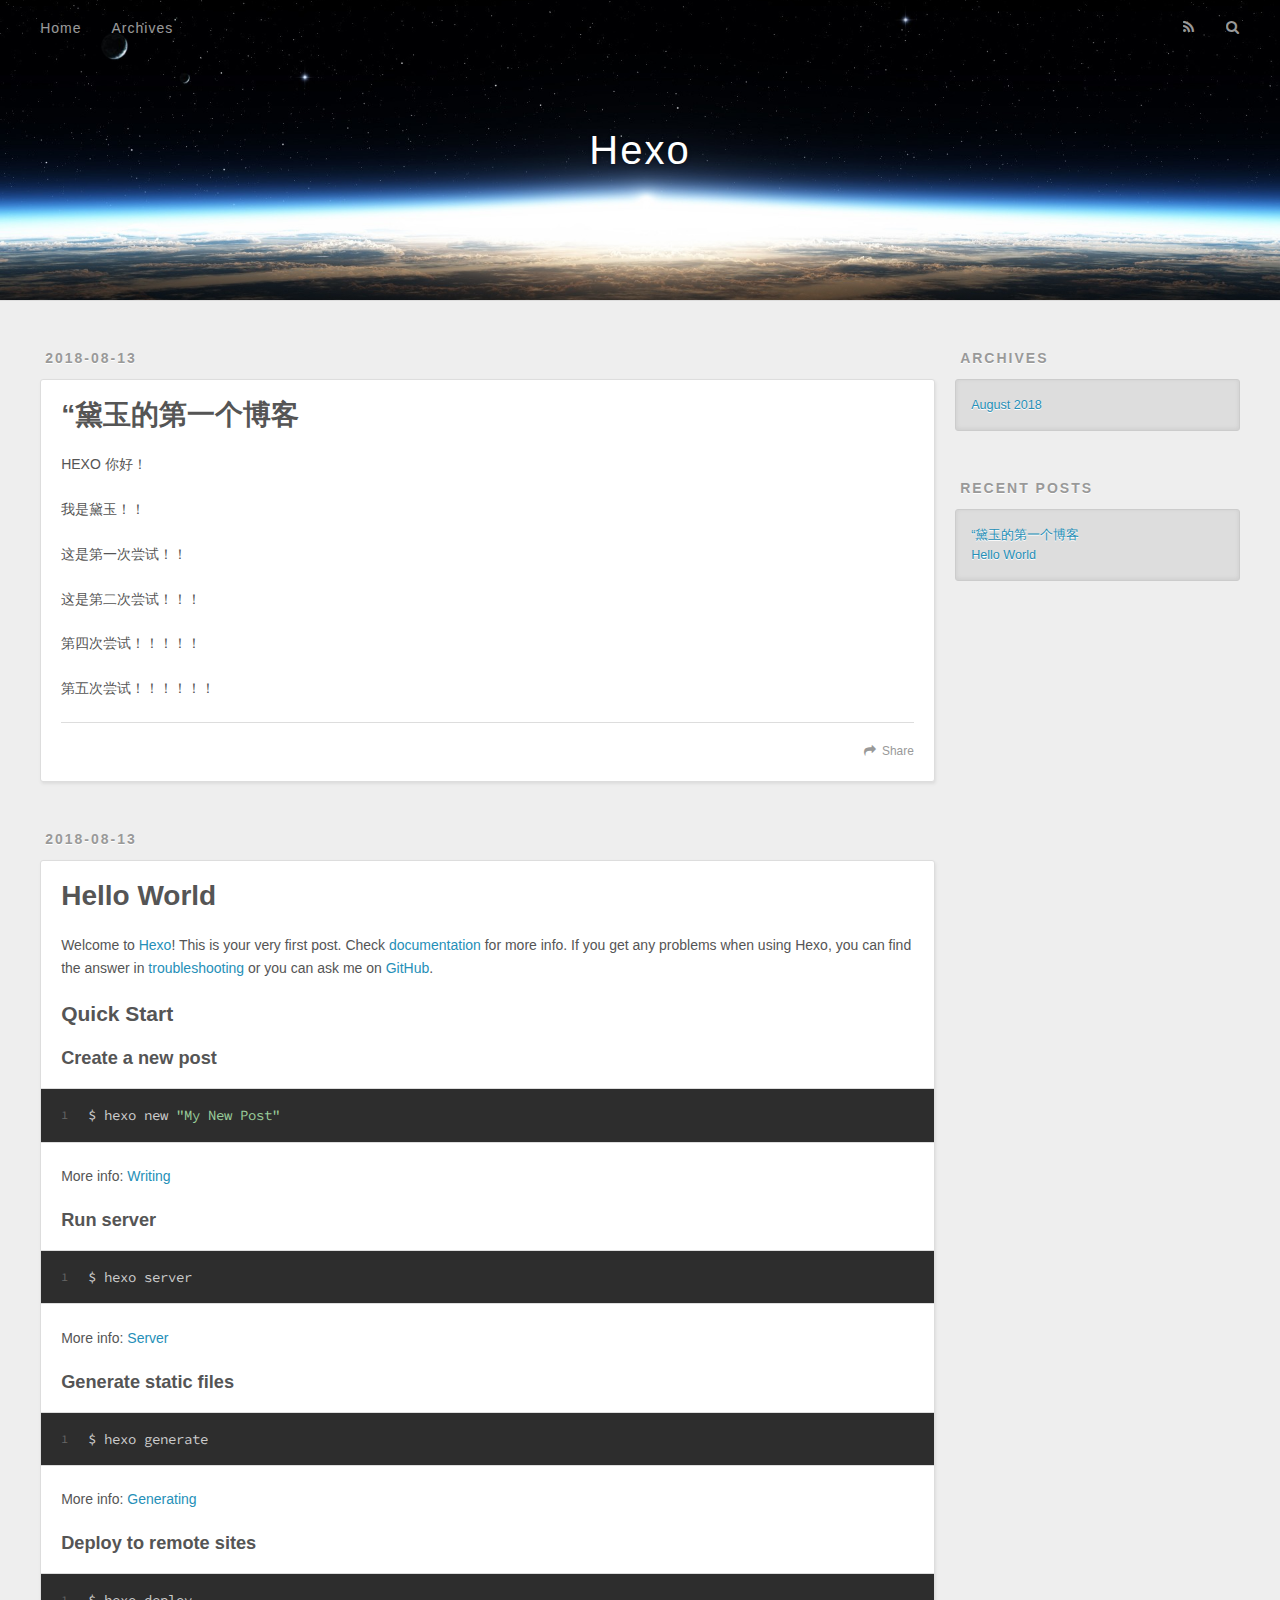
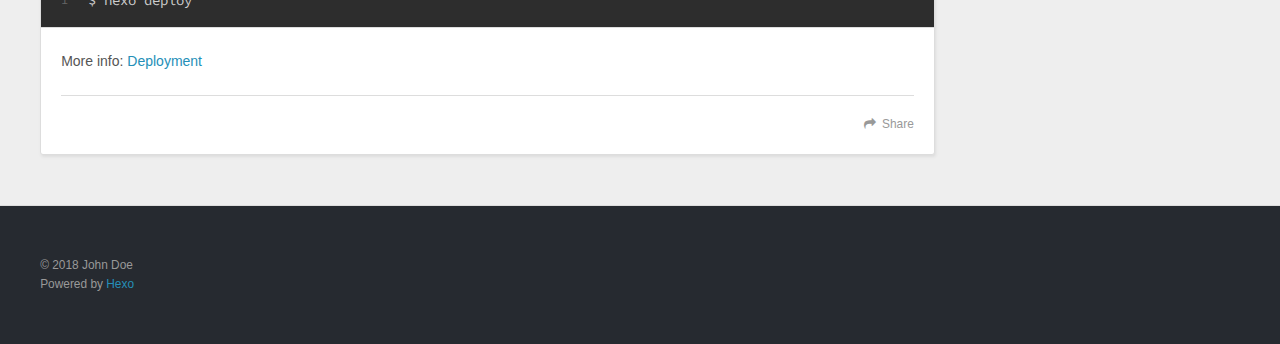
==== index.html @ 3881ad3a "Site updated: 2018-08-13 17:03:12" ====
<!DOCTYPE html>
<html>
<head>
  <meta charset="utf-8">
  

  
  <title>Hexo</title>
  <meta name="viewport" content="width=device-width, initial-scale=1, maximum-scale=1">
  <meta property="og:type" content="website">
<meta property="og:title" content="Hexo">
<meta property="og:url" content="http://yoursite.com/index.html">
<meta property="og:site_name" content="Hexo">
<meta property="og:locale" content="default">
<meta name="twitter:card" content="summary">
<meta name="twitter:title" content="Hexo">
  
    <link rel="alternate" href="/atom.xml" title="Hexo" type="application/atom+xml">
  
  
    <link rel="icon" href="/favicon.png">
  
  
    <link href="//fonts.googleapis.com/css?family=Source+Code+Pro" rel="stylesheet" type="text/css">
  
  <link rel="stylesheet" href="/css/style.css">
</head>

<body>
  <div id="container">
    <div id="wrap">
      <header id="header">
  <div id="banner"></div>
  <div id="header-outer" class="outer">
    <div id="header-title" class="inner">
      <h1 id="logo-wrap">
        <a href="/" id="logo">Hexo</a>
      </h1>
      
    </div>
    <div id="header-inner" class="inner">
      <nav id="main-nav">
        <a id="main-nav-toggle" class="nav-icon"></a>
        
          <a class="main-nav-link" href="/">Home</a>
        
          <a class="main-nav-link" href="/archives">Archives</a>
        
      </nav>
      <nav id="sub-nav">
        
          <a id="nav-rss-link" class="nav-icon" href="/atom.xml" title="RSS Feed"></a>
        
        <a id="nav-search-btn" class="nav-icon" title="Search"></a>
      </nav>
      <div id="search-form-wrap">
        <form action="//google.com/search" method="get" accept-charset="UTF-8" class="search-form"><input type="search" name="q" class="search-form-input" placeholder="Search"><button type="submit" class="search-form-submit">&#xF002;</button><input type="hidden" name="sitesearch" value="http://yoursite.com"></form>
      </div>
    </div>
  </div>
</header>
      <div class="outer">
        <section id="main">
  
    <article id="post-“黛玉的第一个博客" class="article article-type-post" itemscope itemprop="blogPost">
  <div class="article-meta">
    <a href="/2018/08/13/“黛玉的第一个博客/" class="article-date">
  <time datetime="2018-08-13T08:39:53.000Z" itemprop="datePublished">2018-08-13</time>
</a>
    
  </div>
  <div class="article-inner">
    
    
      <header class="article-header">
        
  
    <h1 itemprop="name">
      <a class="article-title" href="/2018/08/13/“黛玉的第一个博客/">“黛玉的第一个博客</a>
    </h1>
  

      </header>
    
    <div class="article-entry" itemprop="articleBody">
      
        <p>HEXO 你好！</p>
<p>我是黛玉！！</p>
<p>这是第一次尝试！！</p>
<p>这是第二次尝试！！！</p>
<p>第四次尝试！！！！！</p>
<p>第五次尝试！！！！！！</p>

      
    </div>
    <footer class="article-footer">
      <a data-url="http://yoursite.com/2018/08/13/“黛玉的第一个博客/" data-id="cjks152m0000100qb5z81l6c5" class="article-share-link">Share</a>
      
      
    </footer>
  </div>
  
</article>


  
    <article id="post-hello-world" class="article article-type-post" itemscope itemprop="blogPost">
  <div class="article-meta">
    <a href="/2018/08/13/hello-world/" class="article-date">
  <time datetime="2018-08-13T08:15:56.524Z" itemprop="datePublished">2018-08-13</time>
</a>
    
  </div>
  <div class="article-inner">
    
    
      <header class="article-header">
        
  
    <h1 itemprop="name">
      <a class="article-title" href="/2018/08/13/hello-world/">Hello World</a>
    </h1>
  

      </header>
    
    <div class="article-entry" itemprop="articleBody">
      
        <p>Welcome to <a href="https://hexo.io/" target="_blank" rel="noopener">Hexo</a>! This is your very first post. Check <a href="https://hexo.io/docs/" target="_blank" rel="noopener">documentation</a> for more info. If you get any problems when using Hexo, you can find the answer in <a href="https://hexo.io/docs/troubleshooting.html" target="_blank" rel="noopener">troubleshooting</a> or you can ask me on <a href="https://github.com/hexojs/hexo/issues" target="_blank" rel="noopener">GitHub</a>.</p>
<h2 id="Quick-Start"><a href="#Quick-Start" class="headerlink" title="Quick Start"></a>Quick Start</h2><h3 id="Create-a-new-post"><a href="#Create-a-new-post" class="headerlink" title="Create a new post"></a>Create a new post</h3><figure class="highlight bash"><table><tr><td class="gutter"><pre><span class="line">1</span><br></pre></td><td class="code"><pre><span class="line">$ hexo new <span class="string">"My New Post"</span></span><br></pre></td></tr></table></figure>
<p>More info: <a href="https://hexo.io/docs/writing.html" target="_blank" rel="noopener">Writing</a></p>
<h3 id="Run-server"><a href="#Run-server" class="headerlink" title="Run server"></a>Run server</h3><figure class="highlight bash"><table><tr><td class="gutter"><pre><span class="line">1</span><br></pre></td><td class="code"><pre><span class="line">$ hexo server</span><br></pre></td></tr></table></figure>
<p>More info: <a href="https://hexo.io/docs/server.html" target="_blank" rel="noopener">Server</a></p>
<h3 id="Generate-static-files"><a href="#Generate-static-files" class="headerlink" title="Generate static files"></a>Generate static files</h3><figure class="highlight bash"><table><tr><td class="gutter"><pre><span class="line">1</span><br></pre></td><td class="code"><pre><span class="line">$ hexo generate</span><br></pre></td></tr></table></figure>
<p>More info: <a href="https://hexo.io/docs/generating.html" target="_blank" rel="noopener">Generating</a></p>
<h3 id="Deploy-to-remote-sites"><a href="#Deploy-to-remote-sites" class="headerlink" title="Deploy to remote sites"></a>Deploy to remote sites</h3><figure class="highlight bash"><table><tr><td class="gutter"><pre><span class="line">1</span><br></pre></td><td class="code"><pre><span class="line">$ hexo deploy</span><br></pre></td></tr></table></figure>
<p>More info: <a href="https://hexo.io/docs/deployment.html" target="_blank" rel="noopener">Deployment</a></p>

      
    </div>
    <footer class="article-footer">
      <a data-url="http://yoursite.com/2018/08/13/hello-world/" data-id="cjks152lv000000qbb87ao3fi" class="article-share-link">Share</a>
      
      
    </footer>
  </div>
  
</article>


  


</section>
        
          <aside id="sidebar">
  
    

  
    

  
    
  
    
  <div class="widget-wrap">
    <h3 class="widget-title">Archives</h3>
    <div class="widget">
      <ul class="archive-list"><li class="archive-list-item"><a class="archive-list-link" href="/archives/2018/08/">August 2018</a></li></ul>
    </div>
  </div>


  
    
  <div class="widget-wrap">
    <h3 class="widget-title">Recent Posts</h3>
    <div class="widget">
      <ul>
        
          <li>
            <a href="/2018/08/13/“黛玉的第一个博客/">“黛玉的第一个博客</a>
          </li>
        
          <li>
            <a href="/2018/08/13/hello-world/">Hello World</a>
          </li>
        
      </ul>
    </div>
  </div>

  
</aside>
        
      </div>
      <footer id="footer">
  
  <div class="outer">
    <div id="footer-info" class="inner">
      &copy; 2018 John Doe<br>
      Powered by <a href="http://hexo.io/" target="_blank">Hexo</a>
    </div>
  </div>
</footer>
    </div>
    <nav id="mobile-nav">
  
    <a href="/" class="mobile-nav-link">Home</a>
  
    <a href="/archives" class="mobile-nav-link">Archives</a>
  
</nav>
    

<script src="//ajax.googleapis.com/ajax/libs/jquery/2.0.3/jquery.min.js"></script>


  <link rel="stylesheet" href="/fancybox/jquery.fancybox.css">
  <script src="/fancybox/jquery.fancybox.pack.js"></script>


<script src="/js/script.js"></script>



  </div>
</body>
</html>
---- css/style.css ----
body {
  width: 100%;
}
body:before,
body:after {
  content: "";
  display: table;
}
body:after {
  clear: both;
}
html,
body,
div,
span,
applet,
object,
iframe,
h1,
h2,
h3,
h4,
h5,
h6,
p,
blockquote,
pre,
a,
abbr,
acronym,
address,
big,
cite,
code,
del,
dfn,
em,
img,
ins,
kbd,
q,
s,
samp,
small,
strike,
strong,
sub,
sup,
tt,
var,
dl,
dt,
dd,
ol,
ul,
li,
fieldset,
form,
label,
legend,
table,
caption,
tbody,
tfoot,
thead,
tr,
th,
td {
  margin: 0;
  padding: 0;
  border: 0;
  outline: 0;
  font-weight: inherit;
  font-style: inherit;
  font-family: inherit;
  font-size: 100%;
  vertical-align: baseline;
}
body {
  line-height: 1;
  color: #000;
  background: #fff;
}
ol,
ul {
  list-style: none;
}
table {
  border-collapse: separate;
  border-spacing: 0;
  vertical-align: middle;
}
caption,
th,
td {
  text-align: left;
  font-weight: normal;
  vertical-align: middle;
}
a img {
  border: none;
}
input,
button {
  margin: 0;
  padding: 0;
}
input::-moz-focus-inner,
button::-moz-focus-inner {
  border: 0;
  padding: 0;
}
@font-face {
  font-family: FontAwesome;
  font-style: normal;
  font-weight: normal;
  src: url("fonts/fontawesome-webfont.eot?v=#4.0.3");
  src: url("fonts/fontawesome-webfont.eot?#iefix&v=#4.0.3") format("embedded-opentype"), url("fonts/fontawesome-webfont.woff?v=#4.0.3") format("woff"), url("fonts/fontawesome-webfont.ttf?v=#4.0.3") format("truetype"), url("fonts/fontawesome-webfont.svg#fontawesomeregular?v=#4.0.3") format("svg");
}
html,
body,
#container {
  height: 100%;
}
body {
  background: #eee;
  font: 14px -apple-system, BlinkMacSystemFont, "Segoe UI", "Roboto", "Oxygen", "Ubuntu", "Cantarell", "Fira Sans", "Droid Sans", "Helvetica Neue", sans-serif;
  -webkit-text-size-adjust: 100%;
}
.outer {
  max-width: 1220px;
  margin: 0 auto;
  padding: 0 20px;
}
.outer:before,
.outer:after {
  content: "";
  display: table;
}
.outer:after {
  clear: both;
}
.inner {
  display: inline;
  float: left;
  width: 98.33333333333333%;
  margin: 0 0.833333333333333%;
}
.left,
.alignleft {
  float: left;
}
.right,
.alignright {
  float: right;
}
.clear {
  clear: both;
}
#container {
  position: relative;
}
.mobile-nav-on {
  overflow: hidden;
}
#wrap {
  height: 100%;
  width: 100%;
  position: absolute;
  top: 0;
  left: 0;
  -webkit-transition: 0.2s ease-out;
  -moz-transition: 0.2s ease-out;
  -ms-transition: 0.2s ease-out;
  transition: 0.2s ease-out;
  z-index: 1;
  background: #eee;
}
.mobile-nav-on #wrap {
  left: 280px;
}
@media screen and (min-width: 768px) {
  #main {
    display: inline;
    float: left;
    width: 73.33333333333333%;
    margin: 0 0.833333333333333%;
  }
}
.article-date,
.article-category-link,
.archive-year,
.widget-title {
  text-decoration: none;
  text-transform: uppercase;
  letter-spacing: 2px;
  color: #999;
  margin-bottom: 1em;
  margin-left: 5px;
  line-height: 1em;
  text-shadow: 0 1px #fff;
  font-weight: bold;
}
.article-inner,
.archive-article-inner {
  background: #fff;
  -webkit-box-shadow: 1px 2px 3px #ddd;
  box-shadow: 1px 2px 3px #ddd;
  border: 1px solid #ddd;
  border-radius: 3px;
}
.article-entry h1,
.widget h1 {
  font-size: 2em;
}
.article-entry h2,
.widget h2 {
  font-size: 1.5em;
}
.article-entry h3,
.widget h3 {
  font-size: 1.3em;
}
.article-entry h4,
.widget h4 {
  font-size: 1.2em;
}
.article-entry h5,
.widget h5 {
  font-size: 1em;
}
.article-entry h6,
.widget h6 {
  font-size: 1em;
  color: #999;
}
.article-entry hr,
.widget hr {
  border: 1px dashed #ddd;
}
.article-entry strong,
.widget strong {
  font-weight: bold;
}
.article-entry em,
.widget em,
.article-entry cite,
.widget cite {
  font-style: italic;
}
.article-entry sup,
.widget sup,
.article-entry sub,
.widget sub {
  font-size: 0.75em;
  line-height: 0;
  position: relative;
  vertical-align: baseline;
}
.article-entry sup,
.widget sup {
  top: -0.5em;
}
.article-entry sub,
.widget sub {
  bottom: -0.2em;
}
.article-entry small,
.widget small {
  font-size: 0.85em;
}
.article-entry acronym,
.widget acronym,
.article-entry abbr,
.widget abbr {
  border-bottom: 1px dotted;
}
.article-entry ul,
.widget ul,
.article-entry ol,
.widget ol,
.article-entry dl,
.widget dl {
  margin: 0 20px;
  line-height: 1.6em;
}
.article-entry ul ul,
.widget ul ul,
.article-entry ol ul,
.widget ol ul,
.article-entry ul ol,
.widget ul ol,
.article-entry ol ol,
.widget ol ol {
  margin-top: 0;
  margin-bottom: 0;
}
.article-entry ul,
.widget ul {
  list-style: disc;
}
.article-entry ol,
.widget ol {
  list-style: decimal;
}
.article-entry dt,
.widget dt {
  font-weight: bold;
}
#header {
  height: 300px;
  position: relative;
  border-bottom: 1px solid #ddd;
}
#header:before,
#header:after {
  content: "";
  position: absolute;
  left: 0;
  right: 0;
  height: 40px;
}
#header:before {
  top: 0;
  background: -webkit-linear-gradient(rgba(0,0,0,0.2), transparent);
  background: -moz-linear-gradient(rgba(0,0,0,0.2), transparent);
  background: -ms-linear-gradient(rgba(0,0,0,0.2), transparent);
  background: linear-gradient(rgba(0,0,0,0.2), transparent);
}
#header:after {
  bottom: 0;
  background: -webkit-linear-gradient(transparent, rgba(0,0,0,0.2));
  background: -moz-linear-gradient(transparent, rgba(0,0,0,0.2));
  background: -ms-linear-gradient(transparent, rgba(0,0,0,0.2));
  background: linear-gradient(transparent, rgba(0,0,0,0.2));
}
#header-outer {
  height: 100%;
  position: relative;
}
#header-inner {
  position: relative;
  overflow: hidden;
}
#banner {
  position: absolute;
  top: 0;
  left: 0;
  width: 100%;
  height: 100%;
  background: url("images/banner.jpg") center #000;
  -webkit-background-size: cover;
  -moz-background-size: cover;
  background-size: cover;
  z-index: -1;
}
#header-title {
  text-align: center;
  height: 40px;
  position: absolute;
  top: 50%;
  left: 0;
  margin-top: -20px;
}
#logo,
#subtitle {
  text-decoration: none;
  color: #fff;
  font-weight: 300;
  text-shadow: 0 1px 4px rgba(0,0,0,0.3);
}
#logo {
  font-size: 40px;
  line-height: 40px;
  letter-spacing: 2px;
}
#subtitle {
  font-size: 16px;
  line-height: 16px;
  letter-spacing: 1px;
}
#subtitle-wrap {
  margin-top: 16px;
}
#main-nav {
  float: left;
  margin-left: -15px;
}
.nav-icon,
.main-nav-link {
  float: left;
  color: #fff;
  opacity: 0.6;
  text-decoration: none;
  text-shadow: 0 1px rgba(0,0,0,0.2);
  -webkit-transition: opacity 0.2s;
  -moz-transition: opacity 0.2s;
  -ms-transition: opacity 0.2s;
  transition: opacity 0.2s;
  display: block;
  padding: 20px 15px;
}
.nav-icon:hover,
.main-nav-link:hover {
  opacity: 1;
}
.nav-icon {
  font-family: FontAwesome;
  text-align: center;
  font-size: 14px;
  width: 14px;
  height: 14px;
  padding: 20px 15px;
  position: relative;
  cursor: pointer;
}
.main-nav-link {
  font-weight: 300;
  letter-spacing: 1px;
}
@media screen and (max-width: 479px) {
  .main-nav-link {
    display: none;
  }
}
#main-nav-toggle {
  display: none;
}
#main-nav-toggle:before {
  content: "\f0c9";
}
@media screen and (max-width: 479px) {
  #main-nav-toggle {
    display: block;
  }
}
#sub-nav {
  float: right;
  margin-right: -15px;
}
#nav-rss-link:before {
  content: "\f09e";
}
#nav-search-btn:before {
  content: "\f002";
}
#search-form-wrap {
  position: absolute;
  top: 15px;
  width: 150px;
  height: 30px;
  right: -150px;
  opacity: 0;
  -webkit-transition: 0.2s ease-out;
  -moz-transition: 0.2s ease-out;
  -ms-transition: 0.2s ease-out;
  transition: 0.2s ease-out;
}
#search-form-wrap.on {
  opacity: 1;
  right: 0;
}
@media screen and (max-width: 479px) {
  #search-form-wrap {
    width: 100%;
    right: -100%;
  }
}
.search-form {
  position: absolute;
  top: 0;
  left: 0;
  right: 0;
  background: #fff;
  padding: 5px 15px;
  border-radius: 15px;
  -webkit-box-shadow: 0 0 10px rgba(0,0,0,0.3);
  box-shadow: 0 0 10px rgba(0,0,0,0.3);
}
.search-form-input {
  border: none;
  background: none;
  color: #555;
  width: 100%;
  font: 13px -apple-system, BlinkMacSystemFont, "Segoe UI", "Roboto", "Oxygen", "Ubuntu", "Cantarell", "Fira Sans", "Droid Sans", "Helvetica Neue", sans-serif;
  outline: none;
}
.search-form-input::-webkit-search-results-decoration,
.search-form-input::-webkit-search-cancel-button {
  -webkit-appearance: none;
}
.search-form-submit {
  position: absolute;
  top: 50%;
  right: 10px;
  margin-top: -7px;
  font: 13px FontAwesome;
  border: none;
  background: none;
  color: #bbb;
  cursor: pointer;
}
.search-form-submit:hover,
.search-form-submit:focus {
  color: #777;
}
.article {
  margin: 50px 0;
}
.article-inner {
  overflow: hidden;
}
.article-meta:before,
.article-meta:after {
  content: "";
  display: table;
}
.article-meta:after {
  clear: both;
}
.article-date {
  float: left;
}
.article-category {
  float: left;
  line-height: 1em;
  color: #ccc;
  text-shadow: 0 1px #fff;
  margin-left: 8px;
}
.article-category:before {
  content: "\2022";
}
.article-category-link {
  margin: 0 12px 1em;
}
.article-header {
  padding: 20px 20px 0;
}
.article-title {
  text-decoration: none;
  font-size: 2em;
  font-weight: bold;
  color: #555;
  line-height: 1.1em;
  -webkit-transition: color 0.2s;
  -moz-transition: color 0.2s;
  -ms-transition: color 0.2s;
  transition: color 0.2s;
}
a.article-title:hover {
  color: #258fb8;
}
.article-entry {
  color: #555;
  padding: 0 20px;
}
.article-entry:before,
.article-entry:after {
  content: "";
  display: table;
}
.article-entry:after {
  clear: both;
}
.article-entry p,
.article-entry table {
  line-height: 1.6em;
  margin: 1.6em 0;
}
.article-entry h1,
.article-entry h2,
.article-entry h3,
.article-entry h4,
.article-entry h5,
.article-entry h6 {
  font-weight: bold;
}
.article-entry h1,
.article-entry h2,
.article-entry h3,
.article-entry h4,
.article-entry h5,
.article-entry h6 {
  line-height: 1.1em;
  margin: 1.1em 0;
}
.article-entry a {
  color: #258fb8;
  text-decoration: none;
}
.article-entry a:hover {
  text-decoration: underline;
}
.article-entry ul,
.article-entry ol,
.article-entry dl {
  margin-top: 1.6em;
  margin-bottom: 1.6em;
}
.article-entry img,
.article-entry video {
  max-width: 100%;
  height: auto;
  display: block;
  margin: auto;
}
.article-entry iframe {
  border: none;
}
.article-entry table {
  width: 100%;
  border-collapse: collapse;
  border-spacing: 0;
}
.article-entry th {
  font-weight: bold;
  border-bottom: 3px solid #ddd;
  padding-bottom: 0.5em;
}
.article-entry td {
  border-bottom: 1px solid #ddd;
  padding: 10px 0;
}
.article-entry blockquote {
  font-family: Georgia, "Times New Roman", serif;
  font-size: 1.4em;
  margin: 1.6em 20px;
  text-align: center;
}
.article-entry blockquote footer {
  font-size: 14px;
  margin: 1.6em 0;
  font-family: -apple-system, BlinkMacSystemFont, "Segoe UI", "Roboto", "Oxygen", "Ubuntu", "Cantarell", "Fira Sans", "Droid Sans", "Helvetica Neue", sans-serif;
}
.article-entry blockquote footer cite:before {
  content: "—";
  padding: 0 0.5em;
}
.article-entry .pullquote {
  text-align: left;
  width: 45%;
  margin: 0;
}
.article-entry .pullquote.left {
  margin-left: 0.5em;
  margin-right: 1em;
}
.article-entry .pullquote.right {
  margin-right: 0.5em;
  margin-left: 1em;
}
.article-entry .caption {
  color: #999;
  display: block;
  font-size: 0.9em;
  margin-top: 0.5em;
  position: relative;
  text-align: center;
}
.article-entry .video-container {
  position: relative;
  padding-top: 56.25%;
  height: 0;
  overflow: hidden;
}
.article-entry .video-container iframe,
.article-entry .video-container object,
.article-entry .video-container embed {
  position: absolute;
  top: 0;
  left: 0;
  width: 100%;
  height: 100%;
  margin-top: 0;
}
.article-more-link a {
  display: inline-block;
  line-height: 1em;
  padding: 6px 15px;
  border-radius: 15px;
  background: #eee;
  color: #999;
  text-shadow: 0 1px #fff;
  text-decoration: none;
}
.article-more-link a:hover {
  background: #258fb8;
  color: #fff;
  text-decoration: none;
  text-shadow: 0 1px #1e7293;
}
.article-footer {
  font-size: 0.85em;
  line-height: 1.6em;
  border-top: 1px solid #ddd;
  padding-top: 1.6em;
  margin: 0 20px 20px;
}
.article-footer:before,
.article-footer:after {
  content: "";
  display: table;
}
.article-footer:after {
  clear: both;
}
.article-footer a {
  color: #999;
  text-decoration: none;
}
.article-footer a:hover {
  color: #555;
}
.article-tag-list-item {
  float: left;
  margin-right: 10px;
}
.article-tag-list-link:before {
  content: "#";
}
.article-comment-link {
  float: right;
}
.article-comment-link:before {
  content: "\f075";
  font-family: FontAwesome;
  padding-right: 8px;
}
.article-share-link {
  cursor: pointer;
  float: right;
  margin-left: 20px;
}
.article-share-link:before {
  content: "\f064";
  font-family: FontAwesome;
  padding-right: 6px;
}
#article-nav {
  position: relative;
}
#article-nav:before,
#article-nav:after {
  content: "";
  display: table;
}
#article-nav:after {
  clear: both;
}
@media screen and (min-width: 768px) {
  #article-nav {
    margin: 50px 0;
  }
  #article-nav:before {
    width: 8px;
    height: 8px;
    position: absolute;
    top: 50%;
    left: 50%;
    margin-top: -4px;
    margin-left: -4px;
    content: "";
    border-radius: 50%;
    background: #ddd;
    -webkit-box-shadow: 0 1px 2px #fff;
    box-shadow: 0 1px 2px #fff;
  }
}
.article-nav-link-wrap {
  text-decoration: none;
  text-shadow: 0 1px #fff;
  color: #999;
  -webkit-box-sizing: border-box;
  -moz-box-sizing: border-box;
  box-sizing: border-box;
  margin-top: 50px;
  text-align: center;
  display: block;
}
.article-nav-link-wrap:hover {
  color: #555;
}
@media screen and (min-width: 768px) {
  .article-nav-link-wrap {
    width: 50%;
    margin-top: 0;
  }
}
@media screen and (min-width: 768px) {
  #article-nav-newer {
    float: left;
    text-align: right;
    padding-right: 20px;
  }
}
@media screen and (min-width: 768px) {
  #article-nav-older {
    float: right;
    text-align: left;
    padding-left: 20px;
  }
}
.article-nav-caption {
  text-transform: uppercase;
  letter-spacing: 2px;
  color: #ddd;
  line-height: 1em;
  font-weight: bold;
}
#article-nav-newer .article-nav-caption {
  margin-right: -2px;
}
.article-nav-title {
  font-size: 0.85em;
  line-height: 1.6em;
  margin-top: 0.5em;
}
.article-share-box {
  position: absolute;
  display: none;
  background: #fff;
  -webkit-box-shadow: 1px 2px 10px rgba(0,0,0,0.2);
  box-shadow: 1px 2px 10px rgba(0,0,0,0.2);
  border-radius: 3px;
  margin-left: -145px;
  overflow: hidden;
  z-index: 1;
}
.article-share-box.on {
  display: block;
}
.article-share-input {
  width: 100%;
  background: none;
  -webkit-box-sizing: border-box;
  -moz-box-sizing: border-box;
  box-sizing: border-box;
  font: 14px -apple-system, BlinkMacSystemFont, "Segoe UI", "Roboto", "Oxygen", "Ubuntu", "Cantarell", "Fira Sans", "Droid Sans", "Helvetica Neue", sans-serif;
  padding: 0 15px;
  color: #555;
  outline: none;
  border: 1px solid #ddd;
  border-radius: 3px 3px 0 0;
  height: 36px;
  line-height: 36px;
}
.article-share-links {
  background: #eee;
}
.article-share-links:before,
.article-share-links:after {
  content: "";
  display: table;
}
.article-share-links:after {
  clear: both;
}
.article-share-twitter,
.article-share-facebook,
.article-share-pinterest,
.article-share-google {
  width: 50px;
  height: 36px;
  display: block;
  float: left;
  position: relative;
  color: #999;
  text-shadow: 0 1px #fff;
}
.article-share-twitter:before,
.article-share-facebook:before,
.article-share-pinterest:before,
.article-share-google:before {
  font-size: 20px;
  font-family: FontAwesome;
  width: 20px;
  height: 20px;
  position: absolute;
  top: 50%;
  left: 50%;
  margin-top: -10px;
  margin-left: -10px;
  text-align: center;
}
.article-share-twitter:hover,
.article-share-facebook:hover,
.article-share-pinterest:hover,
.article-share-google:hover {
  color: #fff;
}
.article-share-twitter:before {
  content: "\f099";
}
.article-share-twitter:hover {
  background: #00aced;
  text-shadow: 0 1px #008abe;
}
.article-share-facebook:before {
  content: "\f09a";
}
.article-share-facebook:hover {
  background: #3b5998;
  text-shadow: 0 1px #2f477a;
}
.article-share-pinterest:before {
  content: "\f0d2";
}
.article-share-pinterest:hover {
  background: #cb2027;
  text-shadow: 0 1px #a21a1f;
}
.article-share-google:before {
  content: "\f0d5";
}
.article-share-google:hover {
  background: #dd4b39;
  text-shadow: 0 1px #be3221;
}
.article-gallery {
  background: #000;
  position: relative;
}
.article-gallery-photos {
  position: relative;
  overflow: hidden;
}
.article-gallery-img {
  display: none;
  max-width: 100%;
}
.article-gallery-img:first-child {
  display: block;
}
.article-gallery-img.loaded {
  position: absolute;
  display: block;
}
.article-gallery-img img {
  display: block;
  max-width: 100%;
  margin: 0 auto;
}
#comments {
  background: #fff;
  -webkit-box-shadow: 1px 2px 3px #ddd;
  box-shadow: 1px 2px 3px #ddd;
  padding: 20px;
  border: 1px solid #ddd;
  border-radius: 3px;
  margin: 50px 0;
}
#comments a {
  color: #258fb8;
}
.archives-wrap {
  margin: 50px 0;
}
.archives:before,
.archives:after {
  content: "";
  display: table;
}
.archives:after {
  clear: both;
}
.archive-year-wrap {
  margin-bottom: 1em;
}
.archives {
  -webkit-column-gap: 10px;
  -moz-column-gap: 10px;
  column-gap: 10px;
}
@media screen and (min-width: 480px) and (max-width: 767px) {
  .archives {
    -webkit-column-count: 2;
    -moz-column-count: 2;
    column-count: 2;
  }
}
@media screen and (min-width: 768px) {
  .archives {
    -webkit-column-count: 3;
    -moz-column-count: 3;
    column-count: 3;
  }
}
.archive-article {
  -webkit-column-break-inside: avoid;
  page-break-inside: avoid;
  overflow: hidden;
  break-inside: avoid-column;
}
.archive-article-inner {
  padding: 10px;
  margin-bottom: 15px;
}
.archive-article-title {
  text-decoration: none;
  font-weight: bold;
  color: #555;
  -webkit-transition: color 0.2s;
  -moz-transition: color 0.2s;
  -ms-transition: color 0.2s;
  transition: color 0.2s;
  line-height: 1.6em;
}
.archive-article-title:hover {
  color: #258fb8;
}
.archive-article-footer {
  margin-top: 1em;
}
.archive-article-date {
  color: #999;
  text-decoration: none;
  font-size: 0.85em;
  line-height: 1em;
  margin-bottom: 0.5em;
  display: block;
}
#page-nav {
  margin: 50px auto;
  background: #fff;
  -webkit-box-shadow: 1px 2px 3px #ddd;
  box-shadow: 1px 2px 3px #ddd;
  border: 1px solid #ddd;
  border-radius: 3px;
  text-align: center;
  color: #999;
  overflow: hidden;
}
#page-nav:before,
#page-nav:after {
  content: "";
  display: table;
}
#page-nav:after {
  clear: both;
}
#page-nav a,
#page-nav span {
  padding: 10px 20px;
  line-height: 1;
  height: 2ex;
}
#page-nav a {
  color: #999;
  text-decoration: none;
}
#page-nav a:hover {
  background: #999;
  color: #fff;
}
#page-nav .prev {
  float: left;
}
#page-nav .next {
  float: right;
}
#page-nav .page-number {
  display: inline-block;
}
@media screen and (max-width: 479px) {
  #page-nav .page-number {
    display: none;
  }
}
#page-nav .current {
  color: #555;
  font-weight: bold;
}
#page-nav .space {
  color: #ddd;
}
#footer {
  background: #262a30;
  padding: 50px 0;
  border-top: 1px solid #ddd;
  color: #999;
}
#footer a {
  color: #258fb8;
  text-decoration: none;
}
#footer a:hover {
  text-decoration: underline;
}
#footer-info {
  line-height: 1.6em;
  font-size: 0.85em;
}
.article-entry pre,
.article-entry .highlight {
  background: #2d2d2d;
  margin: 0 -20px;
  padding: 15px 20px;
  border-style: solid;
  border-color: #ddd;
  border-width: 1px 0;
  overflow: auto;
  color: #ccc;
  line-height: 22.400000000000002px;
}
.article-entry .highlight .gutter pre,
.article-entry .gist .gist-file .gist-data .line-numbers {
  color: #666;
  font-size: 0.85em;
}
.article-entry pre,
.article-entry code {
  font-family: "Source Code Pro", Consolas, Monaco, Menlo, Consolas, monospace;
}
.article-entry code {
  background: #eee;
  text-shadow: 0 1px #fff;
  padding: 0 0.3em;
}
.article-entry pre code {
  background: none;
  text-shadow: none;
  padding: 0;
}
.article-entry .highlight pre {
  border: none;
  margin: 0;
  padding: 0;
}
.article-entry .highlight table {
  margin: 0;
  width: auto;
}
.article-entry .highlight td {
  border: none;
  padding: 0;
}
.article-entry .highlight figcaption {
  font-size: 0.85em;
  color: #999;
  line-height: 1em;
  margin-bottom: 1em;
}
.article-entry .highlight figcaption:before,
.article-entry .highlight figcaption:after {
  content: "";
  display: table;
}
.article-entry .highlight figcaption:after {
  clear: both;
}
.article-entry .highlight figcaption a {
  float: right;
}
.article-entry .highlight .gutter pre {
  text-align: right;
  padding-right: 20px;
}
.article-entry .highlight .line {
  height: 22.400000000000002px;
}
.article-entry .highlight .line.marked {
  background: #515151;
}
.article-entry .gist {
  margin: 0 -20px;
  border-style: solid;
  border-color: #ddd;
  border-width: 1px 0;
  background: #2d2d2d;
  padding: 15px 20px 15px 0;
}
.article-entry .gist .gist-file {
  border: none;
  font-family: "Source Code Pro", Consolas, Monaco, Menlo, Consolas, monospace;
  margin: 0;
}
.article-entry .gist .gist-file .gist-data {
  background: none;
  border: none;
}
.article-entry .gist .gist-file .gist-data .line-numbers {
  background: none;
  border: none;
  padding: 0 20px 0 0;
}
.article-entry .gist .gist-file .gist-data .line-data {
  padding: 0 !important;
}
.article-entry .gist .gist-file .highlight {
  margin: 0;
  padding: 0;
  border: none;
}
.article-entry .gist .gist-file .gist-meta {
  background: #2d2d2d;
  color: #999;
  font: 0.85em -apple-system, BlinkMacSystemFont, "Segoe UI", "Roboto", "Oxygen", "Ubuntu", "Cantarell", "Fira Sans", "Droid Sans", "Helvetica Neue", sans-serif;
  text-shadow: 0 0;
  padding: 0;
  margin-top: 1em;
  margin-left: 20px;
}
.article-entry .gist .gist-file .gist-meta a {
  color: #258fb8;
  font-weight: normal;
}
.article-entry .gist .gist-file .gist-meta a:hover {
  text-decoration: underline;
}
pre .comment,
pre .title {
  color: #999;
}
pre .variable,
pre .attribute,
pre .tag,
pre .regexp,
pre .ruby .constant,
pre .xml .tag .title,
pre .xml .pi,
pre .xml .doctype,
pre .html .doctype,
pre .css .id,
pre .css .class,
pre .css .pseudo {
  color: #f2777a;
}
pre .number,
pre .preprocessor,
pre .built_in,
pre .literal,
pre .params,
pre .constant {
  color: #f99157;
}
pre .class,
pre .ruby .class .title,
pre .css .rules .attribute {
  color: #9c9;
}
pre .string,
pre .value,
pre .inheritance,
pre .header,
pre .ruby .symbol,
pre .xml .cdata {
  color: #9c9;
}
pre .css .hexcolor {
  color: #6cc;
}
pre .function,
pre .python .decorator,
pre .python .title,
pre .ruby .function .title,
pre .ruby .title .keyword,
pre .perl .sub,
pre .javascript .title,
pre .coffeescript .title {
  color: #69c;
}
pre .keyword,
pre .javascript .function {
  color: #c9c;
}
@media screen and (max-width: 479px) {
  #mobile-nav {
    position: absolute;
    top: 0;
    left: 0;
    width: 280px;
    height: 100%;
    background: #191919;
    border-right: 1px solid #fff;
  }
}
@media screen and (max-width: 479px) {
  .mobile-nav-link {
    display: block;
    color: #999;
    text-decoration: none;
    padding: 15px 20px;
    font-weight: bold;
  }
  .mobile-nav-link:hover {
    color: #fff;
  }
}
@media screen and (min-width: 768px) {
  #sidebar {
    display: inline;
    float: left;
    width: 23.333333333333332%;
    margin: 0 0.833333333333333%;
  }
}
.widget-wrap {
  margin: 50px 0;
}
.widget {
  color: #777;
  text-shadow: 0 1px #fff;
  background: #ddd;
  -webkit-box-shadow: 0 -1px 4px #ccc inset;
  box-shadow: 0 -1px 4px #ccc inset;
  border: 1px solid #ccc;
  padding: 15px;
  border-radius: 3px;
}
.widget a {
  color: #258fb8;
  text-decoration: none;
}
.widget a:hover {
  text-decoration: underline;
}
.widget ul ul,
.widget ol ul,
.widget dl ul,
.widget ul ol,
.widget ol ol,
.widget dl ol,
.widget ul dl,
.widget ol dl,
.widget dl dl {
  margin-left: 15px;
  list-style: disc;
}
.widget {
  line-height: 1.6em;
  word-wrap: break-word;
  font-size: 0.9em;
}
.widget ul,
.widget ol {
  list-style: none;
  margin: 0;
}
.widget ul ul,
.widget ol ul,
.widget ul ol,
.widget ol ol {
  margin: 0 20px;
}
.widget ul ul,
.widget ol ul {
  list-style: disc;
}
.widget ul ol,
.widget ol ol {
  list-style: decimal;
}
.category-list-count,
.tag-list-count,
.archive-list-count {
  padding-left: 5px;
  color: #999;
  font-size: 0.85em;
}
.category-list-count:before,
.tag-list-count:before,
.archive-list-count:before {
  content: "(";
}
.category-list-count:after,
.tag-list-count:after,
.archive-list-count:after {
  content: ")";
}
.tagcloud a {
  margin-right: 5px;
  display: inline-block;
}
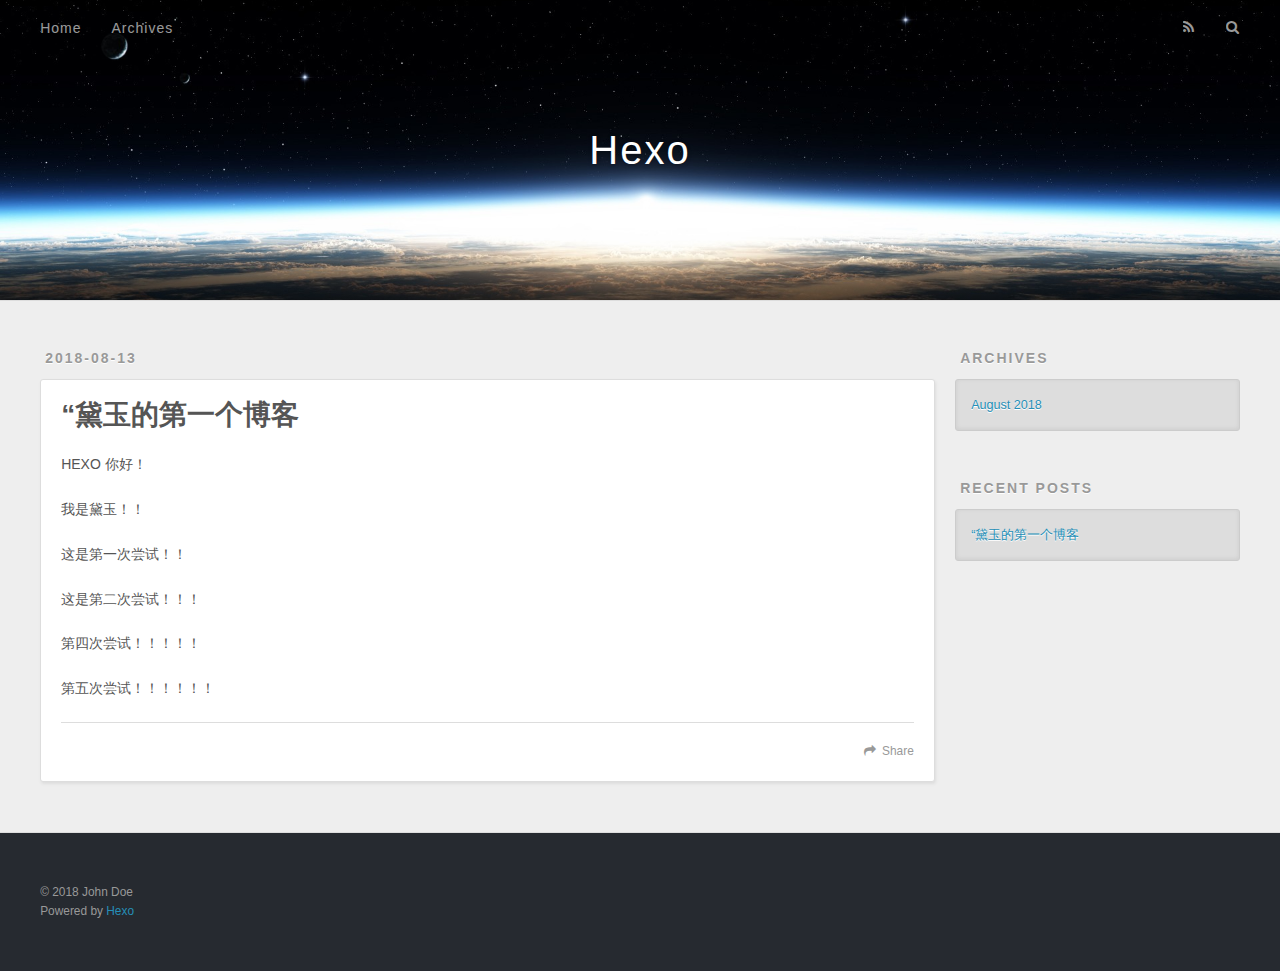
==== commit 9d9326ae: "Site updated: 2018-08-13 17:41:19" ====
--- a/index.html
+++ b/index.html
@@ -62,9 +62,9 @@
       <div class="outer">
         <section id="main">
   
-    <article id="post-“黛玉的第一个博客" class="article article-type-post" itemscope itemprop="blogPost">
+    <article id="post-黛玉的第一个博客" class="article article-type-post" itemscope itemprop="blogPost">
   <div class="article-meta">
-    <a href="/2018/08/13/“黛玉的第一个博客/" class="article-date">
+    <a href="/2018/08/13/黛玉的第一个博客/" class="article-date">
   <time datetime="2018-08-13T08:39:53.000Z" itemprop="datePublished">2018-08-13</time>
 </a>
     
@@ -76,7 +76,7 @@
         
   
     <h1 itemprop="name">
-      <a class="article-title" href="/2018/08/13/“黛玉的第一个博客/">“黛玉的第一个博客</a>
+      <a class="article-title" href="/2018/08/13/黛玉的第一个博客/">“黛玉的第一个博客</a>
     </h1>
   
 
@@ -94,52 +94,7 @@
       
     </div>
     <footer class="article-footer">
-      <a data-url="http://yoursite.com/2018/08/13/“黛玉的第一个博客/" data-id="cjks152m0000100qb5z81l6c5" class="article-share-link">Share</a>
-      
-      
-    </footer>
-  </div>
-  
-</article>
-
-
-  
-    <article id="post-hello-world" class="article article-type-post" itemscope itemprop="blogPost">
-  <div class="article-meta">
-    <a href="/2018/08/13/hello-world/" class="article-date">
-  <time datetime="2018-08-13T08:15:56.524Z" itemprop="datePublished">2018-08-13</time>
-</a>
-    
-  </div>
-  <div class="article-inner">
-    
-    
-      <header class="article-header">
-        
-  
-    <h1 itemprop="name">
-      <a class="article-title" href="/2018/08/13/hello-world/">Hello World</a>
-    </h1>
-  
-
-      </header>
-    
-    <div class="article-entry" itemprop="articleBody">
-      
-        <p>Welcome to <a href="https://hexo.io/" target="_blank" rel="noopener">Hexo</a>! This is your very first post. Check <a href="https://hexo.io/docs/" target="_blank" rel="noopener">documentation</a> for more info. If you get any problems when using Hexo, you can find the answer in <a href="https://hexo.io/docs/troubleshooting.html" target="_blank" rel="noopener">troubleshooting</a> or you can ask me on <a href="https://github.com/hexojs/hexo/issues" target="_blank" rel="noopener">GitHub</a>.</p>
-<h2 id="Quick-Start"><a href="#Quick-Start" class="headerlink" title="Quick Start"></a>Quick Start</h2><h3 id="Create-a-new-post"><a href="#Create-a-new-post" class="headerlink" title="Create a new post"></a>Create a new post</h3><figure class="highlight bash"><table><tr><td class="gutter"><pre><span class="line">1</span><br></pre></td><td class="code"><pre><span class="line">$ hexo new <span class="string">"My New Post"</span></span><br></pre></td></tr></table></figure>
-<p>More info: <a href="https://hexo.io/docs/writing.html" target="_blank" rel="noopener">Writing</a></p>
-<h3 id="Run-server"><a href="#Run-server" class="headerlink" title="Run server"></a>Run server</h3><figure class="highlight bash"><table><tr><td class="gutter"><pre><span class="line">1</span><br></pre></td><td class="code"><pre><span class="line">$ hexo server</span><br></pre></td></tr></table></figure>
-<p>More info: <a href="https://hexo.io/docs/server.html" target="_blank" rel="noopener">Server</a></p>
-<h3 id="Generate-static-files"><a href="#Generate-static-files" class="headerlink" title="Generate static files"></a>Generate static files</h3><figure class="highlight bash"><table><tr><td class="gutter"><pre><span class="line">1</span><br></pre></td><td class="code"><pre><span class="line">$ hexo generate</span><br></pre></td></tr></table></figure>
-<p>More info: <a href="https://hexo.io/docs/generating.html" target="_blank" rel="noopener">Generating</a></p>
-<h3 id="Deploy-to-remote-sites"><a href="#Deploy-to-remote-sites" class="headerlink" title="Deploy to remote sites"></a>Deploy to remote sites</h3><figure class="highlight bash"><table><tr><td class="gutter"><pre><span class="line">1</span><br></pre></td><td class="code"><pre><span class="line">$ hexo deploy</span><br></pre></td></tr></table></figure>
-<p>More info: <a href="https://hexo.io/docs/deployment.html" target="_blank" rel="noopener">Deployment</a></p>
-
-      
-    </div>
-    <footer class="article-footer">
-      <a data-url="http://yoursite.com/2018/08/13/hello-world/" data-id="cjks152lv000000qbb87ao3fi" class="article-share-link">Share</a>
+      <a data-url="http://yoursite.com/2018/08/13/黛玉的第一个博客/" data-id="cjks392lb0000qwqbtvpm1lya" class="article-share-link">Share</a>
       
       
     </footer>
@@ -180,11 +135,7 @@
       <ul>
         
           <li>
-            <a href="/2018/08/13/“黛玉的第一个博客/">“黛玉的第一个博客</a>
-          </li>
-        
-          <li>
-            <a href="/2018/08/13/hello-world/">Hello World</a>
+            <a href="/2018/08/13/黛玉的第一个博客/">“黛玉的第一个博客</a>
           </li>
         
       </ul>
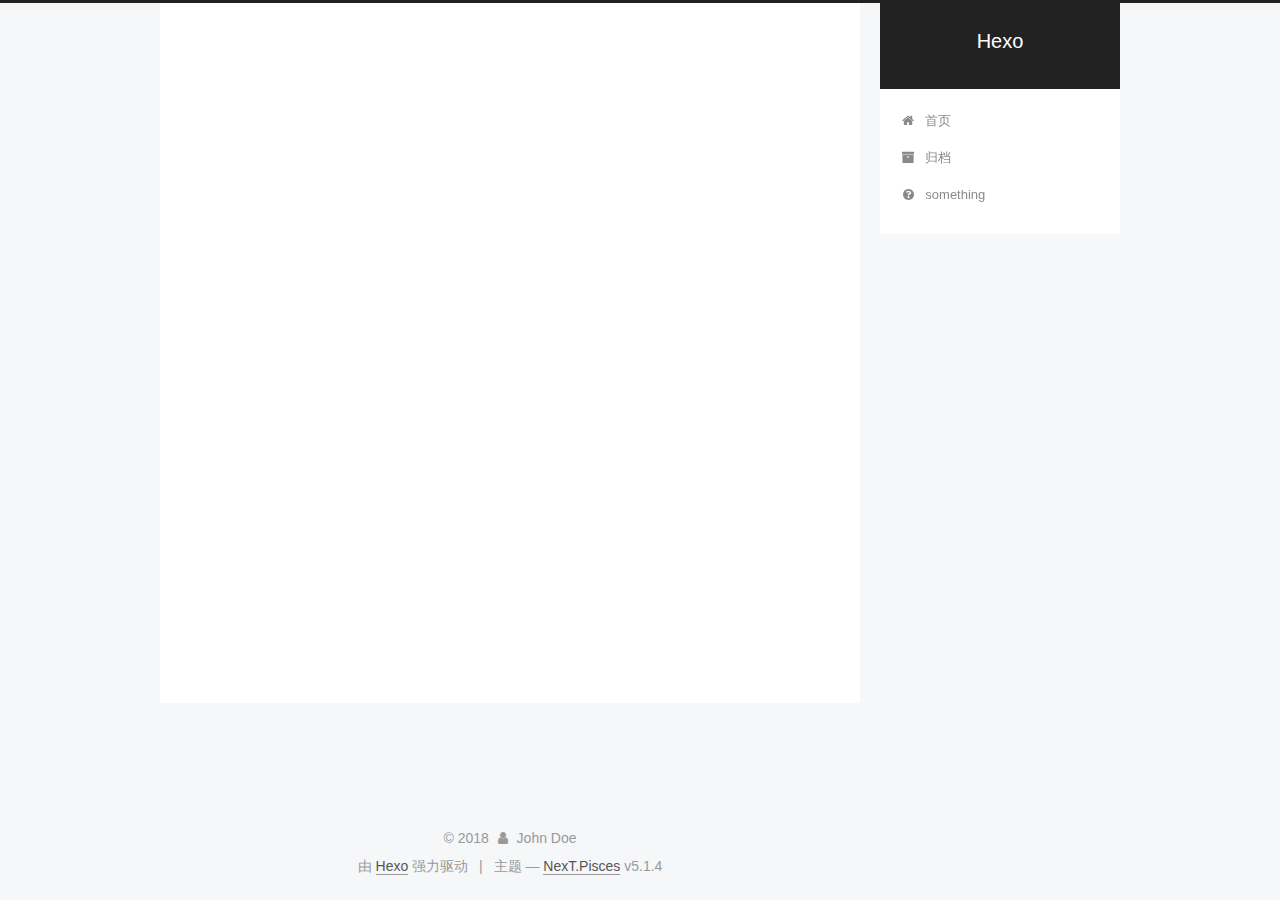
==== commit 972a6005: "Site updated: 2018-08-13 20:31:08" ====
--- a/index.html
+++ b/index.html
@@ -1,181 +1,634 @@
 <!DOCTYPE html>
-<html>
+
+
+
+  
+
+
+<html class="theme-next pisces use-motion" lang="zh-Hans">
 <head>
-  <meta charset="utf-8">
-  
-
-  
-  <title>Hexo</title>
-  <meta name="viewport" content="width=device-width, initial-scale=1, maximum-scale=1">
-  <meta property="og:type" content="website">
+  <meta charset="UTF-8"/>
+<meta http-equiv="X-UA-Compatible" content="IE=edge" />
+<meta name="viewport" content="width=device-width, initial-scale=1, maximum-scale=1"/>
+<meta name="theme-color" content="#222">
+
+
+
+
+
+
+
+
+
+<meta http-equiv="Cache-Control" content="no-transform" />
+<meta http-equiv="Cache-Control" content="no-siteapp" />
+
+
+
+
+
+
+
+
+
+
+
+
+
+
+
+
+  
+  
+  <link href="/lib/fancybox/source/jquery.fancybox.css?v=2.1.5" rel="stylesheet" type="text/css" />
+
+
+
+
+
+
+
+<link href="/lib/font-awesome/css/font-awesome.min.css?v=4.6.2" rel="stylesheet" type="text/css" />
+
+<link href="/css/main.css?v=5.1.4" rel="stylesheet" type="text/css" />
+
+
+  <link rel="apple-touch-icon" sizes="180x180" href="/images/apple-touch-icon-next.png?v=5.1.4">
+
+
+  <link rel="icon" type="image/png" sizes="32x32" href="/images/favicon-32x32-next.png?v=5.1.4">
+
+
+  <link rel="icon" type="image/png" sizes="16x16" href="/images/favicon-16x16-next.png?v=5.1.4">
+
+
+  <link rel="mask-icon" href="/images/logo.svg?v=5.1.4" color="#222">
+
+
+
+
+
+  <meta name="keywords" content="Hexo, NexT" />
+
+
+
+
+
+
+
+
+
+
+<meta property="og:type" content="website">
 <meta property="og:title" content="Hexo">
 <meta property="og:url" content="http://yoursite.com/index.html">
 <meta property="og:site_name" content="Hexo">
-<meta property="og:locale" content="default">
+<meta property="og:locale" content="zh-Hans">
 <meta name="twitter:card" content="summary">
 <meta name="twitter:title" content="Hexo">
-  
-    <link rel="alternate" href="/atom.xml" title="Hexo" type="application/atom+xml">
-  
-  
-    <link rel="icon" href="/favicon.png">
-  
-  
-    <link href="//fonts.googleapis.com/css?family=Source+Code+Pro" rel="stylesheet" type="text/css">
-  
-  <link rel="stylesheet" href="/css/style.css">
+
+
+
+<script type="text/javascript" id="hexo.configurations">
+  var NexT = window.NexT || {};
+  var CONFIG = {
+    root: '/',
+    scheme: 'Pisces',
+    version: '5.1.4',
+    sidebar: {"position":"right","display":"post","offset":12,"b2t":false,"scrollpercent":false,"onmobile":false},
+    fancybox: true,
+    tabs: true,
+    motion: {"enable":true,"async":false,"transition":{"post_block":"fadeIn","post_header":"slideDownIn","post_body":"slideDownIn","coll_header":"slideLeftIn","sidebar":"slideUpIn"}},
+    duoshuo: {
+      userId: '0',
+      author: '博主'
+    },
+    algolia: {
+      applicationID: '',
+      apiKey: '',
+      indexName: '',
+      hits: {"per_page":10},
+      labels: {"input_placeholder":"Search for Posts","hits_empty":"We didn't find any results for the search: ${query}","hits_stats":"${hits} results found in ${time} ms"}
+    }
+  };
+</script>
+
+
+
+  <link rel="canonical" href="http://yoursite.com/"/>
+
+
+
+
+
+  <title>Hexo</title>
+  
+
+
+
+
+
+
+
+
 </head>
 
-<body>
-  <div id="container">
-    <div id="wrap">
-      <header id="header">
-  <div id="banner"></div>
-  <div id="header-outer" class="outer">
-    <div id="header-title" class="inner">
-      <h1 id="logo-wrap">
-        <a href="/" id="logo">Hexo</a>
-      </h1>
-      
+<body itemscope itemtype="http://schema.org/WebPage" lang="zh-Hans">
+
+  
+  
+    
+  
+
+  <div class="container sidebar-position-right 
+  page-home">
+    <div class="headband"></div>
+
+    <header id="header" class="header" itemscope itemtype="http://schema.org/WPHeader">
+      <div class="header-inner"><div class="site-brand-wrapper">
+  <div class="site-meta ">
+    
+
+    <div class="custom-logo-site-title">
+      <a href="/"  class="brand" rel="start">
+        <span class="logo-line-before"><i></i></span>
+        <span class="site-title">Hexo</span>
+        <span class="logo-line-after"><i></i></span>
+      </a>
     </div>
-    <div id="header-inner" class="inner">
-      <nav id="main-nav">
-        <a id="main-nav-toggle" class="nav-icon"></a>
-        
-          <a class="main-nav-link" href="/">Home</a>
-        
-          <a class="main-nav-link" href="/archives">Archives</a>
-        
-      </nav>
-      <nav id="sub-nav">
-        
-          <a id="nav-rss-link" class="nav-icon" href="/atom.xml" title="RSS Feed"></a>
-        
-        <a id="nav-search-btn" class="nav-icon" title="Search"></a>
-      </nav>
-      <div id="search-form-wrap">
-        <form action="//google.com/search" method="get" accept-charset="UTF-8" class="search-form"><input type="search" name="q" class="search-form-input" placeholder="Search"><button type="submit" class="search-form-submit">&#xF002;</button><input type="hidden" name="sitesearch" value="http://yoursite.com"></form>
-      </div>
-    </div>
+      
+        <p class="site-subtitle"></p>
+      
   </div>
-</header>
-      <div class="outer">
-        <section id="main">
-  
-    <article id="post-黛玉的第一个博客" class="article article-type-post" itemscope itemprop="blogPost">
-  <div class="article-meta">
-    <a href="/2018/08/13/黛玉的第一个博客/" class="article-date">
-  <time datetime="2018-08-13T08:39:53.000Z" itemprop="datePublished">2018-08-13</time>
-</a>
-    
+
+  <div class="site-nav-toggle">
+    <button>
+      <span class="btn-bar"></span>
+      <span class="btn-bar"></span>
+      <span class="btn-bar"></span>
+    </button>
   </div>
-  <div class="article-inner">
-    
-    
-      <header class="article-header">
-        
-  
-    <h1 itemprop="name">
-      <a class="article-title" href="/2018/08/13/黛玉的第一个博客/">“黛玉的第一个博客</a>
-    </h1>
-  
-
+</div>
+
+<nav class="site-nav">
+  
+
+  
+    <ul id="menu" class="menu">
+      
+        
+        <li class="menu-item menu-item-home">
+          <a href="/" rel="section">
+            
+              <i class="menu-item-icon fa fa-fw fa-home"></i> <br />
+            
+            首页
+          </a>
+        </li>
+      
+        
+        <li class="menu-item menu-item-archives">
+          <a href="/archives/" rel="section">
+            
+              <i class="menu-item-icon fa fa-fw fa-archive"></i> <br />
+            
+            归档
+          </a>
+        </li>
+      
+        
+        <li class="menu-item menu-item-something">
+          <a href="/something" rel="section">
+            
+              <i class="menu-item-icon fa fa-fw fa-question-circle"></i> <br />
+            
+            something
+          </a>
+        </li>
+      
+
+      
+    </ul>
+  
+
+  
+</nav>
+
+
+
+ </div>
+    </header>
+
+    <main id="main" class="main">
+      <div class="main-inner">
+        <div class="content-wrap">
+          <div id="content" class="content">
+            
+  <section id="posts" class="posts-expand">
+    
+      
+
+  
+
+  
+  
+  
+
+  <article class="post post-type-normal" itemscope itemtype="http://schema.org/Article">
+  
+  
+  
+  <div class="post-block">
+    <link itemprop="mainEntityOfPage" href="http://yoursite.com/2018/08/13/黛玉的第一个博客/">
+
+    <span hidden itemprop="author" itemscope itemtype="http://schema.org/Person">
+      <meta itemprop="name" content="John Doe">
+      <meta itemprop="description" content="">
+      <meta itemprop="image" content="/images/pic.jpg">
+    </span>
+
+    <span hidden itemprop="publisher" itemscope itemtype="http://schema.org/Organization">
+      <meta itemprop="name" content="Hexo">
+    </span>
+
+    
+      <header class="post-header">
+
+        
+        
+          <h1 class="post-title" itemprop="name headline">
+                
+                <a class="post-title-link" href="/2018/08/13/黛玉的第一个博客/" itemprop="url">“黛玉的第一个博客</a></h1>
+        
+
+        <div class="post-meta">
+          <span class="post-time">
+            
+              <span class="post-meta-item-icon">
+                <i class="fa fa-calendar-o"></i>
+              </span>
+              
+                <span class="post-meta-item-text">发表于</span>
+              
+              <time title="创建于" itemprop="dateCreated datePublished" datetime="2018-08-13T16:39:53+08:00">
+                2018-08-13
+              </time>
+            
+
+            
+
+            
+          </span>
+
+          
+
+          
+            
+          
+
+          
+          
+
+          
+
+          
+
+          
+
+        </div>
       </header>
     
-    <div class="article-entry" itemprop="articleBody">
-      
-        <p>HEXO 你好！</p>
+
+    
+    
+    
+    <div class="post-body" itemprop="articleBody">
+
+      
+      
+
+      
+        
+          
+            <p>HEXO 你好！</p>
 <p>我是黛玉！！</p>
 <p>这是第一次尝试！！</p>
 <p>这是第二次尝试！！！</p>
 <p>第四次尝试！！！！！</p>
 <p>第五次尝试！！！！！！</p>
 
+          
+        
       
     </div>
-    <footer class="article-footer">
-      <a data-url="http://yoursite.com/2018/08/13/黛玉的第一个博客/" data-id="cjks392lb0000qwqbtvpm1lya" class="article-share-link">Share</a>
-      
+    
+    
+    
+
+    
+
+    
+
+    
+
+    <footer class="post-footer">
+      
+
+      
+
+      
+
+      
+      
+        <div class="post-eof"></div>
       
     </footer>
   </div>
   
-</article>
-
-
-  
-
-
-</section>
-        
-          <aside id="sidebar">
-  
-    
-
-  
-    
-
-  
-    
-  
-    
-  <div class="widget-wrap">
-    <h3 class="widget-title">Archives</h3>
-    <div class="widget">
-      <ul class="archive-list"><li class="archive-list-item"><a class="archive-list-link" href="/archives/2018/08/">August 2018</a></li></ul>
+  
+  
+  </article>
+
+
+    
+  </section>
+
+  
+
+
+          </div>
+          
+
+
+          
+
+        </div>
+        
+          
+  
+  <div class="sidebar-toggle">
+    <div class="sidebar-toggle-line-wrap">
+      <span class="sidebar-toggle-line sidebar-toggle-line-first"></span>
+      <span class="sidebar-toggle-line sidebar-toggle-line-middle"></span>
+      <span class="sidebar-toggle-line sidebar-toggle-line-last"></span>
     </div>
   </div>
 
-
-  
-    
-  <div class="widget-wrap">
-    <h3 class="widget-title">Recent Posts</h3>
-    <div class="widget">
-      <ul>
-        
-          <li>
-            <a href="/2018/08/13/黛玉的第一个博客/">“黛玉的第一个博客</a>
-          </li>
-        
-      </ul>
+  <aside id="sidebar" class="sidebar">
+    
+    <div class="sidebar-inner">
+
+      
+
+      
+
+      <section class="site-overview-wrap sidebar-panel sidebar-panel-active">
+        <div class="site-overview">
+          <div class="site-author motion-element" itemprop="author" itemscope itemtype="http://schema.org/Person">
+            
+              <img class="site-author-image" itemprop="image"
+                src="/images/pic.jpg"
+                alt="John Doe" />
+            
+              <p class="site-author-name" itemprop="name">John Doe</p>
+              <p class="site-description motion-element" itemprop="description"></p>
+          </div>
+
+          <nav class="site-state motion-element">
+
+            
+              <div class="site-state-item site-state-posts">
+              
+                <a href="/archives/">
+              
+                  <span class="site-state-item-count">1</span>
+                  <span class="site-state-item-name">日志</span>
+                </a>
+              </div>
+            
+
+            
+
+            
+
+          </nav>
+
+          
+
+          
+
+          
+          
+
+          
+          
+
+          
+
+        </div>
+      </section>
+
+      
+
+      
+
     </div>
+  </aside>
+
+
+        
+      </div>
+    </main>
+
+    <footer id="footer" class="footer">
+      <div class="footer-inner">
+        <div class="copyright">&copy; <span itemprop="copyrightYear">2018</span>
+  <span class="with-love">
+    <i class="fa fa-user"></i>
+  </span>
+  <span class="author" itemprop="copyrightHolder">John Doe</span>
+
+  
+</div>
+
+
+  <div class="powered-by">由 <a class="theme-link" target="_blank" href="https://hexo.io">Hexo</a> 强力驱动</div>
+
+
+
+  <span class="post-meta-divider">|</span>
+
+
+
+  <div class="theme-info">主题 &mdash; <a class="theme-link" target="_blank" href="https://github.com/iissnan/hexo-theme-next">NexT.Pisces</a> v5.1.4</div>
+
+
+
+
+        
+
+
+
+
+
+
+
+        
+      </div>
+    </footer>
+
+    
+      <div class="back-to-top">
+        <i class="fa fa-arrow-up"></i>
+        
+      </div>
+    
+
+    
+
   </div>
 
   
-</aside>
-        
-      </div>
-      <footer id="footer">
-  
-  <div class="outer">
-    <div id="footer-info" class="inner">
-      &copy; 2018 John Doe<br>
-      Powered by <a href="http://hexo.io/" target="_blank">Hexo</a>
-    </div>
-  </div>
-</footer>
-    </div>
-    <nav id="mobile-nav">
-  
-    <a href="/" class="mobile-nav-link">Home</a>
-  
-    <a href="/archives" class="mobile-nav-link">Archives</a>
-  
-</nav>
-    
-
-<script src="//ajax.googleapis.com/ajax/libs/jquery/2.0.3/jquery.min.js"></script>
-
-
-  <link rel="stylesheet" href="/fancybox/jquery.fancybox.css">
-  <script src="/fancybox/jquery.fancybox.pack.js"></script>
-
-
-<script src="/js/script.js"></script>
-
-
-
-  </div>
+
+<script type="text/javascript">
+  if (Object.prototype.toString.call(window.Promise) !== '[object Function]') {
+    window.Promise = null;
+  }
+</script>
+
+
+
+
+
+
+
+
+
+  
+
+
+
+
+
+
+
+
+
+
+
+
+  
+  
+    <script type="text/javascript" src="/lib/jquery/index.js?v=2.1.3"></script>
+  
+
+  
+  
+    <script type="text/javascript" src="/lib/fastclick/lib/fastclick.min.js?v=1.0.6"></script>
+  
+
+  
+  
+    <script type="text/javascript" src="/lib/jquery_lazyload/jquery.lazyload.js?v=1.9.7"></script>
+  
+
+  
+  
+    <script type="text/javascript" src="/lib/velocity/velocity.min.js?v=1.2.1"></script>
+  
+
+  
+  
+    <script type="text/javascript" src="/lib/velocity/velocity.ui.min.js?v=1.2.1"></script>
+  
+
+  
+  
+    <script type="text/javascript" src="/lib/fancybox/source/jquery.fancybox.pack.js?v=2.1.5"></script>
+  
+
+
+  
+
+
+  <script type="text/javascript" src="/js/src/utils.js?v=5.1.4"></script>
+
+  <script type="text/javascript" src="/js/src/motion.js?v=5.1.4"></script>
+
+
+
+  
+  
+
+
+  <script type="text/javascript" src="/js/src/affix.js?v=5.1.4"></script>
+
+  <script type="text/javascript" src="/js/src/schemes/pisces.js?v=5.1.4"></script>
+
+
+
+  
+
+  
+
+
+  <script type="text/javascript" src="/js/src/bootstrap.js?v=5.1.4"></script>
+
+
+
+  
+
+
+  
+
+
+
+
+	
+
+
+
+
+
+  
+
+
+
+
+
+  
+
+
+
+
+
+
+
+
+
+
+
+
+  
+
+
+
+
+
+  
+
+  
+
+  
+
+  
+  
+
+  
+
+  
+
+  
+
 </body>
-</html>+</html>
--- a/css/main.css
+++ b/css/main.css
@@ -0,0 +1,2993 @@
+/* normalize.css v3.0.2 | MIT License | git.io/normalize */
+html {
+  font-family: sans-serif; /* 1 */
+  -ms-text-size-adjust: 100%; /* 2 */
+  -webkit-text-size-adjust: 100%; /* 2 */
+}
+body {
+  margin: 0;
+}
+article,
+aside,
+details,
+figcaption,
+figure,
+footer,
+header,
+hgroup,
+main,
+menu,
+nav,
+section,
+summary {
+  display: block;
+}
+audio,
+canvas,
+progress,
+video {
+  display: inline-block; /* 1 */
+  vertical-align: baseline; /* 2 */
+}
+audio:not([controls]) {
+  display: none;
+  height: 0;
+}
+[hidden],
+template {
+  display: none;
+}
+a {
+  background-color: transparent;
+}
+a:active,
+a:hover {
+  outline: 0;
+}
+abbr[title] {
+  border-bottom: 1px dotted;
+}
+b,
+strong {
+  font-weight: bold;
+}
+dfn {
+  font-style: italic;
+}
+h1 {
+  font-size: 2em;
+  margin: 0.67em 0;
+}
+mark {
+  background: #ff0;
+  color: #000;
+}
+small {
+  font-size: 80%;
+}
+sub,
+sup {
+  font-size: 75%;
+  line-height: 0;
+  position: relative;
+  vertical-align: baseline;
+}
+sup {
+  top: -0.5em;
+}
+sub {
+  bottom: -0.25em;
+}
+img {
+  border: 0;
+}
+svg:not(:root) {
+  overflow: hidden;
+}
+figure {
+  margin: 1em 40px;
+}
+hr {
+  -moz-box-sizing: content-box;
+  box-sizing: content-box;
+  height: 0;
+}
+pre {
+  overflow: auto;
+}
+code,
+kbd,
+pre,
+samp {
+  font-family: monospace, monospace;
+  font-size: 1em;
+}
+button,
+input,
+optgroup,
+select,
+textarea {
+  color: inherit; /* 1 */
+  font: inherit; /* 2 */
+  margin: 0; /* 3 */
+}
+button {
+  overflow: visible;
+}
+button,
+select {
+  text-transform: none;
+}
+button,
+html input[type="button"],
+input[type="reset"],
+input[type="submit"] {
+  -webkit-appearance: button; /* 2 */
+  cursor: pointer; /* 3 */
+}
+button[disabled],
+html input[disabled] {
+  cursor: default;
+}
+button::-moz-focus-inner,
+input::-moz-focus-inner {
+  border: 0;
+  padding: 0;
+}
+input {
+  line-height: normal;
+}
+input[type="checkbox"],
+input[type="radio"] {
+  box-sizing: border-box; /* 1 */
+  padding: 0; /* 2 */
+}
+input[type="number"]::-webkit-inner-spin-button,
+input[type="number"]::-webkit-outer-spin-button {
+  height: auto;
+}
+input[type="search"] {
+  -webkit-appearance: textfield; /* 1 */
+  -moz-box-sizing: content-box;
+  -webkit-box-sizing: content-box; /* 2 */
+  box-sizing: content-box;
+}
+input[type="search"]::-webkit-search-cancel-button,
+input[type="search"]::-webkit-search-decoration {
+  -webkit-appearance: none;
+}
+fieldset {
+  border: 1px solid #c0c0c0;
+  margin: 0 2px;
+  padding: 0.35em 0.625em 0.75em;
+}
+legend {
+  border: 0; /* 1 */
+  padding: 0; /* 2 */
+}
+textarea {
+  overflow: auto;
+}
+optgroup {
+  font-weight: bold;
+}
+table {
+  border-collapse: collapse;
+  border-spacing: 0;
+}
+td,
+th {
+  padding: 0;
+}
+::selection {
+  background: #262a30;
+  color: #fff;
+}
+body {
+  position: relative;
+  font-family: 'Lato', "PingFang SC", "Microsoft YaHei", sans-serif;
+  font-size: 14px;
+  line-height: 2;
+  color: #555;
+  background: #f5f7f9;
+}
+@media (max-width: 767px) {
+  body {
+    padding-right: 0 !important;
+  }
+}
+@media (min-width: 768px) and (max-width: 991px) {
+  body {
+    padding-right: 0 !important;
+  }
+}
+@media (min-width: 1600px) {
+  body {
+    font-size: 16px;
+  }
+}
+h1,
+h2,
+h3,
+h4,
+h5,
+h6 {
+  margin: 0;
+  padding: 0;
+  font-weight: bold;
+  line-height: 1.5;
+  font-family: 'Lato', "PingFang SC", "Microsoft YaHei", sans-serif;
+}
+h2,
+h3,
+h4,
+h5,
+h6 {
+  margin: 20px 0 15px;
+}
+h1 {
+  font-size: 22px;
+}
+@media (max-width: 767px) {
+  h1 {
+    font-size: 18px;
+  }
+}
+h2 {
+  font-size: 20px;
+}
+@media (max-width: 767px) {
+  h2 {
+    font-size: 16px;
+  }
+}
+h3 {
+  font-size: 18px;
+}
+@media (max-width: 767px) {
+  h3 {
+    font-size: 14px;
+  }
+}
+h4 {
+  font-size: 16px;
+}
+@media (max-width: 767px) {
+  h4 {
+    font-size: 12px;
+  }
+}
+h5 {
+  font-size: 14px;
+}
+@media (max-width: 767px) {
+  h5 {
+    font-size: 10px;
+  }
+}
+h6 {
+  font-size: 12px;
+}
+@media (max-width: 767px) {
+  h6 {
+    font-size: 8px;
+  }
+}
+p {
+  margin: 0 0 20px 0;
+}
+a {
+  color: #555;
+  text-decoration: none;
+  outline: none;
+  border-bottom: 1px solid #999;
+  word-wrap: break-word;
+}
+a:hover {
+  color: #222;
+  border-bottom-color: #222;
+}
+blockquote {
+  margin: 0;
+  padding: 0;
+}
+img {
+  display: block;
+  margin: auto;
+  max-width: 100%;
+  height: auto;
+}
+hr {
+  margin: 40px 0;
+  height: 3px;
+  border: none;
+  background-color: #ddd;
+  background-image: repeating-linear-gradient(-45deg, #fff, #fff 4px, transparent 4px, transparent 8px);
+}
+blockquote {
+  padding: 0 15px;
+  color: #666;
+  border-left: 4px solid #ddd;
+}
+blockquote cite::before {
+  content: "-";
+  padding: 0 5px;
+}
+dt {
+  font-weight: 700;
+}
+dd {
+  margin: 0;
+  padding: 0;
+}
+kbd {
+  border: 1px solid #ccc;
+  border-radius: 0.2em;
+  box-shadow: 0.1em 0.1em 0.2em rgba(0,0,0,0.1);
+  background-color: #f9f9f9;
+  font-family: inherit;
+  background-image: -webkit-linear-gradient(top, #eee, #fff, #eee);
+  padding: 0.1em 0.3em;
+  white-space: nowrap;
+}
+.text-left {
+  text-align: left;
+}
+.text-center {
+  text-align: center;
+}
+.text-right {
+  text-align: right;
+}
+.text-justify {
+  text-align: justify;
+}
+.text-nowrap {
+  white-space: nowrap;
+}
+.text-lowercase {
+  text-transform: lowercase;
+}
+.text-uppercase {
+  text-transform: uppercase;
+}
+.text-capitalize {
+  text-transform: capitalize;
+}
+.center-block {
+  display: block;
+  margin-left: auto;
+  margin-right: auto;
+}
+.clearfix:before,
+.clearfix:after {
+  content: " ";
+  display: table;
+}
+.clearfix:after {
+  clear: both;
+}
+.pullquote {
+  width: 45%;
+}
+.pullquote.left {
+  float: left;
+  margin-left: 5px;
+  margin-right: 10px;
+}
+.pullquote.right {
+  float: right;
+  margin-left: 10px;
+  margin-right: 5px;
+}
+.affix.affix.affix {
+  position: fixed;
+}
+.translation {
+  margin-top: -20px;
+  font-size: 14px;
+  color: #999;
+}
+.scrollbar-measure {
+  width: 100px;
+  height: 100px;
+  overflow: scroll;
+  position: absolute;
+  top: -9999px;
+}
+.use-motion .motion-element {
+  opacity: 0;
+}
+table {
+  margin: 20px 0;
+  width: 100%;
+  border-collapse: collapse;
+  border-spacing: 0;
+  border: 1px solid #ddd;
+  font-size: 14px;
+  table-layout: fixed;
+  word-wrap: break-all;
+}
+table>tbody>tr:nth-of-type(odd) {
+  background-color: #f9f9f9;
+}
+table>tbody>tr:hover {
+  background-color: #f5f5f5;
+}
+caption,
+th,
+td {
+  padding: 8px;
+  text-align: left;
+  vertical-align: middle;
+  font-weight: normal;
+}
+th,
+td {
+  border-bottom: 3px solid #ddd;
+  border-right: 1px solid #eee;
+}
+th {
+  padding-bottom: 10px;
+  font-weight: 700;
+}
+td {
+  border-bottom-width: 1px;
+}
+html,
+body {
+  height: 100%;
+}
+.container {
+  position: relative;
+  min-height: 100%;
+}
+.header-inner {
+  margin: 0 auto;
+  padding: 100px 0 70px;
+  width: 700px;
+}
+@media (min-width: 1600px) {
+  .container .header-inner {
+    width: 900px;
+  }
+}
+.main {
+  padding-bottom: 150px;
+}
+.main-inner {
+  margin: 0 auto;
+  width: 700px;
+}
+@media (min-width: 1600px) {
+  .container .main-inner {
+    width: 900px;
+  }
+}
+.footer {
+  position: absolute;
+  left: 0;
+  bottom: 0;
+  width: 100%;
+  min-height: 50px;
+}
+.footer-inner {
+  box-sizing: border-box;
+  margin: 20px auto;
+  width: 700px;
+}
+@media (min-width: 1600px) {
+  .container .footer-inner {
+    width: 900px;
+  }
+}
+pre,
+.highlight {
+  overflow: auto;
+  margin: 20px 0;
+  padding: 0;
+  font-size: 13px;
+  color: #c5c8c6;
+  background: #1d1f21;
+  line-height: 1.6;
+}
+pre,
+code {
+  font-family: consolas, Menlo, "PingFang SC", "Microsoft YaHei", monospace;
+}
+code {
+  padding: 2px 4px;
+  word-wrap: break-word;
+  color: #555;
+  background: #eee;
+  border-radius: 3px;
+  font-size: 13px;
+}
+pre {
+  padding: 10px;
+}
+pre code {
+  padding: 0;
+  color: #c5c8c6;
+  background: none;
+  text-shadow: none;
+}
+.highlight {
+  border-radius: 1px;
+}
+.highlight pre {
+  border: none;
+  margin: 0;
+  padding: 10px 0;
+}
+.highlight table {
+  margin: 0;
+  width: auto;
+  border: none;
+}
+.highlight td {
+  border: none;
+  padding: 0;
+}
+.highlight figcaption {
+  font-size: 1em;
+  color: #c5c8c6;
+  line-height: 1em;
+  margin-bottom: 1em;
+}
+.highlight figcaption:before,
+.highlight figcaption:after {
+  content: " ";
+  display: table;
+}
+.highlight figcaption:after {
+  clear: both;
+}
+.highlight figcaption a {
+  float: right;
+  color: #c5c8c6;
+}
+.highlight figcaption a:hover {
+  border-bottom-color: #c5c8c6;
+}
+.highlight .gutter pre {
+  padding-left: 10px;
+  padding-right: 10px;
+  color: #888f96;
+  text-align: right;
+  background-color: #000;
+}
+.highlight .code pre {
+  width: 100%;
+  padding-left: 10px;
+  padding-right: 10px;
+  background-color: #1d1f21;
+}
+.highlight .line {
+  height: 20px;
+}
+.gutter {
+  -webkit-user-select: none;
+  -moz-user-select: none;
+  -ms-user-select: none;
+  user-select: none;
+}
+.gist table {
+  width: auto;
+}
+.gist table td {
+  border: none;
+}
+pre .deletion {
+  background: #008000;
+}
+pre .addition {
+  background: #800000;
+}
+pre .meta {
+  color: #b294bb;
+}
+pre .comment {
+  color: #969896;
+}
+pre .variable,
+pre .attribute,
+pre .tag,
+pre .regexp,
+pre .ruby .constant,
+pre .xml .tag .title,
+pre .xml .pi,
+pre .xml .doctype,
+pre .html .doctype,
+pre .css .id,
+pre .css .class,
+pre .css .pseudo {
+  color: #c66;
+}
+pre .number,
+pre .preprocessor,
+pre .built_in,
+pre .literal,
+pre .params,
+pre .constant,
+pre .command {
+  color: #de935f;
+}
+pre .ruby .class .title,
+pre .css .rules .attribute,
+pre .string,
+pre .value,
+pre .inheritance,
+pre .header,
+pre .ruby .symbol,
+pre .xml .cdata,
+pre .special,
+pre .number,
+pre .formula {
+  color: #b5bd68;
+}
+pre .title,
+pre .css .hexcolor {
+  color: #8abeb7;
+}
+pre .function,
+pre .python .decorator,
+pre .python .title,
+pre .ruby .function .title,
+pre .ruby .title .keyword,
+pre .perl .sub,
+pre .javascript .title,
+pre .coffeescript .title {
+  color: #81a2be;
+}
+pre .keyword,
+pre .javascript .function {
+  color: #b294bb;
+}
+.full-image.full-image.full-image.full-image {
+  border: none;
+  max-width: 100%;
+  width: auto;
+  margin: 20px auto 25px;
+}
+@media (min-width: 992px) {
+  .full-image.full-image.full-image.full-image {
+    max-width: none;
+    width: 118%;
+    margin: 0 -9%;
+  }
+}
+.blockquote-center,
+.page-home .post-type-quote blockquote,
+.page-post-detail .post-type-quote blockquote {
+  position: relative;
+  margin: 40px 0;
+  padding: 0;
+  border-left: none;
+  text-align: center;
+}
+.blockquote-center::before,
+.page-home .post-type-quote blockquote::before,
+.page-post-detail .post-type-quote blockquote::before,
+.blockquote-center::after,
+.page-home .post-type-quote blockquote::after,
+.page-post-detail .post-type-quote blockquote::after {
+  position: absolute;
+  content: ' ';
+  display: block;
+  width: 100%;
+  height: 24px;
+  opacity: 0.2;
+  background-repeat: no-repeat;
+  background-position: 0 -6px;
+  background-size: 22px 22px;
+}
+.blockquote-center::before,
+.page-home .post-type-quote blockquote::before,
+.page-post-detail .post-type-quote blockquote::before {
+  top: -20px;
+  background-image: url("../images/quote-l.svg");
+  border-top: 1px solid #ccc;
+}
+.blockquote-center::after,
+.page-home .post-type-quote blockquote::after,
+.page-post-detail .post-type-quote blockquote::after {
+  bottom: -20px;
+  background-image: url("../images/quote-r.svg");
+  border-bottom: 1px solid #ccc;
+  background-position: 100% 8px;
+}
+.blockquote-center p,
+.page-home .post-type-quote blockquote p,
+.page-post-detail .post-type-quote blockquote p,
+.blockquote-center div,
+.page-home .post-type-quote blockquote div,
+.page-post-detail .post-type-quote blockquote div {
+  text-align: center;
+}
+.post .post-body .group-picture img {
+  box-sizing: border-box;
+  padding: 0 3px;
+  border: none;
+}
+.post .group-picture-row {
+  overflow: hidden;
+  margin-top: 6px;
+}
+.post .group-picture-row:first-child {
+  margin-top: 0;
+}
+.post .group-picture-column {
+  float: left;
+}
+.page-post-detail .post-body .group-picture-column {
+  float: none;
+  margin-top: 10px;
+  width: auto !important;
+}
+.page-post-detail .post-body .group-picture-column img {
+  margin: 0 auto;
+}
+.page-archive .group-picture-container {
+  overflow: hidden;
+}
+.page-archive .group-picture-row {
+  float: left;
+}
+.page-archive .group-picture-row:first-child {
+  margin-top: 6px;
+}
+.page-archive .group-picture-column {
+  max-width: 150px;
+  max-height: 150px;
+}
+.post-body .note {
+  position: relative;
+  padding: 15px;
+  margin-bottom: 20px;
+  border: 1px solid #eee;
+  border-left-width: 5px;
+  border-radius: 3px;
+}
+.post-body .note h2,
+.post-body .note h3,
+.post-body .note h4,
+.post-body .note h5,
+.post-body .note h6 {
+  margin-top: 0;
+  margin-bottom: 0;
+  border-bottom: initial;
+  padding-top: 0 !important;
+}
+.post-body .note p:first-child,
+.post-body .note ul:first-child,
+.post-body .note ol:first-child,
+.post-body .note table:first-child,
+.post-body .note pre:first-child,
+.post-body .note blockquote:first-child {
+  margin-top: 0;
+}
+.post-body .note p:last-child,
+.post-body .note ul:last-child,
+.post-body .note ol:last-child,
+.post-body .note table:last-child,
+.post-body .note pre:last-child,
+.post-body .note blockquote:last-child {
+  margin-bottom: 0;
+}
+.post-body .note.default {
+  border-left-color: #777;
+}
+.post-body .note.default h2,
+.post-body .note.default h3,
+.post-body .note.default h4,
+.post-body .note.default h5,
+.post-body .note.default h6 {
+  color: #777;
+}
+.post-body .note.primary {
+  border-left-color: #6f42c1;
+}
+.post-body .note.primary h2,
+.post-body .note.primary h3,
+.post-body .note.primary h4,
+.post-body .note.primary h5,
+.post-body .note.primary h6 {
+  color: #6f42c1;
+}
+.post-body .note.info {
+  border-left-color: #428bca;
+}
+.post-body .note.info h2,
+.post-body .note.info h3,
+.post-body .note.info h4,
+.post-body .note.info h5,
+.post-body .note.info h6 {
+  color: #428bca;
+}
+.post-body .note.success {
+  border-left-color: #5cb85c;
+}
+.post-body .note.success h2,
+.post-body .note.success h3,
+.post-body .note.success h4,
+.post-body .note.success h5,
+.post-body .note.success h6 {
+  color: #5cb85c;
+}
+.post-body .note.warning {
+  border-left-color: #f0ad4e;
+}
+.post-body .note.warning h2,
+.post-body .note.warning h3,
+.post-body .note.warning h4,
+.post-body .note.warning h5,
+.post-body .note.warning h6 {
+  color: #f0ad4e;
+}
+.post-body .note.danger {
+  border-left-color: #d9534f;
+}
+.post-body .note.danger h2,
+.post-body .note.danger h3,
+.post-body .note.danger h4,
+.post-body .note.danger h5,
+.post-body .note.danger h6 {
+  color: #d9534f;
+}
+.post-body .label {
+  display: inline;
+  padding: 0 2px;
+  white-space: nowrap;
+}
+.post-body .label.default {
+  background-color: #f0f0f0;
+}
+.post-body .label.primary {
+  background-color: #efe6f7;
+}
+.post-body .label.info {
+  background-color: #e5f2f8;
+}
+.post-body .label.success {
+  background-color: #e7f4e9;
+}
+.post-body .label.warning {
+  background-color: #fcf6e1;
+}
+.post-body .label.danger {
+  background-color: #fae8eb;
+}
+.post-body .tabs {
+  position: relative;
+  display: block;
+  margin-bottom: 20px;
+  padding-top: 10px;
+}
+.post-body .tabs ul.nav-tabs {
+  margin: 0;
+  padding: 0;
+  display: flex;
+  margin-bottom: -1px;
+}
+@media (max-width: 413px) {
+  .post-body .tabs ul.nav-tabs {
+    display: block;
+    margin-bottom: 5px;
+  }
+}
+.post-body .tabs ul.nav-tabs li.tab {
+  list-style-type: none !important;
+  margin: 0 0.25em 0 0;
+  border-top: 3px solid transparent;
+  border-left: 1px solid transparent;
+  border-right: 1px solid transparent;
+}
+@media (max-width: 413px) {
+  .post-body .tabs ul.nav-tabs li.tab {
+    margin: initial;
+    border-top: 1px solid transparent;
+    border-left: 3px solid transparent;
+    border-right: 1px solid transparent;
+    border-bottom: 1px solid transparent;
+  }
+}
+.post-body .tabs ul.nav-tabs li.tab a {
+  outline: 0;
+  border-bottom: initial;
+  display: block;
+  line-height: 1.8em;
+  padding: 0.25em 0.75em;
+  transition-duration: 0.2s;
+  transition-timing-function: ease-out;
+  transition-delay: 0s;
+}
+.post-body .tabs ul.nav-tabs li.tab a i {
+  width: 1.285714285714286em;
+}
+.post-body .tabs ul.nav-tabs li.tab.active {
+  border-top: 3px solid #fc6423;
+  border-left: 1px solid #ddd;
+  border-right: 1px solid #ddd;
+  background-color: #fff;
+}
+@media (max-width: 413px) {
+  .post-body .tabs ul.nav-tabs li.tab.active {
+    border-top: 1px solid #ddd;
+    border-left: 3px solid #fc6423;
+    border-right: 1px solid #ddd;
+    border-bottom: 1px solid #ddd;
+  }
+}
+.post-body .tabs ul.nav-tabs li.tab.active a {
+  cursor: default;
+  color: #555;
+}
+.post-body .tabs .tab-content {
+  background-color: #fff;
+}
+.post-body .tabs .tab-content .tab-pane {
+  border: 1px solid #ddd;
+  padding: 20px 20px 0 20px;
+}
+.post-body .tabs .tab-content .tab-pane:not(.active) {
+  display: none !important;
+}
+.post-body .tabs .tab-content .tab-pane.active {
+  display: block !important;
+}
+.btn {
+  display: inline-block;
+  padding: 0 20px;
+  font-size: 14px;
+  color: #555;
+  background: #fff;
+  border: 2px solid #555;
+  text-decoration: none;
+  border-radius: 2px;
+  transition-property: background-color;
+  transition-duration: 0.2s;
+  transition-timing-function: ease-in-out;
+  transition-delay: 0s;
+  line-height: 2;
+}
+.btn:hover {
+  border-color: #222;
+  color: #fff;
+  background: #222;
+}
+.btn +.btn {
+  margin: 0 0 8px 8px;
+}
+.btn .fa-fw {
+  width: 1.285714285714286em;
+  text-align: left;
+}
+.btn-bar {
+  display: block;
+  width: 22px;
+  height: 2px;
+  background: #555;
+  border-radius: 1px;
+}
+.btn-bar+.btn-bar {
+  margin-top: 4px;
+}
+.pagination {
+  margin: 120px 0 40px;
+  text-align: center;
+  border-top: 1px solid #eee;
+}
+.page-number-basic,
+.pagination .prev,
+.pagination .next,
+.pagination .page-number,
+.pagination .space {
+  display: inline-block;
+  position: relative;
+  top: -1px;
+  margin: 0 10px;
+  padding: 0 11px;
+}
+@media (max-width: 767px) {
+  .page-number-basic,
+  .pagination .prev,
+  .pagination .next,
+  .pagination .page-number,
+  .pagination .space {
+    margin: 0 5px;
+  }
+}
+.pagination .prev,
+.pagination .next,
+.pagination .page-number {
+  border-bottom: 0;
+  border-top: 1px solid #eee;
+  transition-property: border-color;
+  transition-duration: 0.2s;
+  transition-timing-function: ease-in-out;
+  transition-delay: 0s;
+}
+.pagination .prev:hover,
+.pagination .next:hover,
+.pagination .page-number:hover {
+  border-top-color: #222;
+}
+.pagination .space {
+  padding: 0;
+  margin: 0;
+}
+.pagination .prev {
+  margin-left: 0;
+}
+.pagination .next {
+  margin-right: 0;
+}
+.pagination .page-number.current {
+  color: #fff;
+  background: #ccc;
+  border-top-color: #ccc;
+}
+@media (max-width: 767px) {
+  .pagination {
+    border-top: none;
+  }
+  .pagination .prev,
+  .pagination .next,
+  .pagination .page-number {
+    margin-bottom: 10px;
+    border-top: 0;
+    border-bottom: 1px solid #eee;
+    padding: 0 10px;
+  }
+  .pagination .prev:hover,
+  .pagination .next:hover,
+  .pagination .page-number:hover {
+    border-bottom-color: #222;
+  }
+}
+.comments {
+  margin: 60px 20px 0;
+}
+.tag-cloud {
+  text-align: center;
+}
+.tag-cloud a {
+  display: inline-block;
+  margin: 10px;
+}
+.back-to-top {
+  box-sizing: border-box;
+  position: fixed;
+  bottom: -100px;
+  right: 30px;
+  z-index: 1050;
+  padding: 0 6px;
+  width: 24px;
+  background: #222;
+  font-size: 12px;
+  opacity: 0.6;
+  color: #fff;
+  cursor: pointer;
+  text-align: center;
+  -webkit-transform: translateZ(0);
+  transition-property: bottom;
+  transition-duration: 0.2s;
+  transition-timing-function: ease-in-out;
+  transition-delay: 0s;
+}
+@media (min-width: 768px) and (max-width: 991px) {
+  .back-to-top {
+    display: none !important;
+  }
+}
+@media (max-width: 767px) {
+  .back-to-top {
+    display: none !important;
+  }
+}
+.back-to-top.back-to-top-on {
+  bottom: 30px;
+}
+.header {
+  background: transparent;
+}
+.header-inner {
+  position: relative;
+}
+.headband {
+  height: 3px;
+  background: #222;
+}
+.site-meta {
+  margin: 0;
+  text-align: center;
+}
+@media (max-width: 767px) {
+  .site-meta {
+    text-align: center;
+  }
+}
+.brand {
+  position: relative;
+  display: inline-block;
+  padding: 0 40px;
+  color: #fff;
+  background: #222;
+  border-bottom: none;
+}
+.brand:hover {
+  color: #fff;
+}
+.logo {
+  display: inline-block;
+  margin-right: 5px;
+  line-height: 36px;
+  vertical-align: top;
+}
+.site-title {
+  display: inline-block;
+  vertical-align: top;
+  line-height: 36px;
+  font-size: 20px;
+  font-weight: normal;
+  font-family: 'Lato', "PingFang SC", "Microsoft YaHei", sans-serif;
+}
+.site-subtitle {
+  margin-top: 10px;
+  font-size: 13px;
+  color: #ddd;
+}
+.use-motion .brand {
+  opacity: 0;
+}
+.use-motion .logo,
+.use-motion .site-title,
+.use-motion .site-subtitle {
+  opacity: 0;
+  position: relative;
+  top: -10px;
+}
+.site-nav-toggle {
+  display: none;
+  position: absolute;
+  top: 10px;
+  left: 10px;
+}
+@media (max-width: 767px) {
+  .site-nav-toggle {
+    display: block;
+  }
+}
+.site-nav-toggle button {
+  margin-top: 2px;
+  padding: 9px 10px;
+  background: transparent;
+  border: none;
+}
+@media (max-width: 767px) {
+  .site-nav {
+    display: none;
+    margin: 0 -10px;
+    padding: 0 10px;
+    clear: both;
+    border-top: 1px solid #ddd;
+  }
+}
+@media (min-width: 768px) and (max-width: 991px) {
+  .site-nav {
+    display: block !important;
+  }
+}
+@media (min-width: 992px) {
+  .site-nav {
+    display: block !important;
+  }
+}
+.menu {
+  margin-top: 20px;
+  padding-left: 0;
+  text-align: center;
+}
+.menu .menu-item {
+  display: inline-block;
+  margin: 0 10px;
+  list-style: none;
+}
+@media screen and (max-width: 767px) {
+  .menu .menu-item {
+    margin-top: 10px;
+  }
+}
+.menu .menu-item a {
+  display: block;
+  font-size: 13px;
+  line-height: inherit;
+  border-bottom: 1px solid transparent;
+  transition-property: border-color;
+  transition-duration: 0.2s;
+  transition-timing-function: ease-in-out;
+  transition-delay: 0s;
+}
+.menu .menu-item a:hover,
+.menu-item-active a {
+  border-bottom-color: #222;
+}
+.menu .menu-item .fa {
+  margin-right: 5px;
+}
+.use-motion .menu-item {
+  opacity: 0;
+}
+.post-body {
+  font-family: 'Lato', "PingFang SC", "Microsoft YaHei", sans-serif;
+}
+@media (max-width: 767px) {
+  .post-body {
+    word-break: break-word;
+  }
+}
+.post-body .fancybox img {
+  display: block !important;
+  margin: 0 auto;
+  cursor: pointer;
+  cursor: zoom-in;
+  cursor: -webkit-zoom-in;
+}
+.post-body .image-caption,
+.post-body .figure .caption {
+  margin: -20px auto 15px;
+  text-align: center;
+  font-size: 14px;
+  color: #999;
+  font-weight: bold;
+  line-height: 1;
+}
+.post-sticky-flag {
+  display: inline-block;
+  font-size: 16px;
+  -ms-transform: rotate(30deg);
+  -webkit-transform: rotate(30deg);
+  -moz-transform: rotate(30deg);
+  -ms-transform: rotate(30deg);
+  -o-transform: rotate(30deg);
+  transform: rotate(30deg);
+}
+.use-motion .post-block,
+.use-motion .pagination,
+.use-motion .comments {
+  opacity: 0;
+}
+.use-motion .post-header {
+  opacity: 0;
+}
+.use-motion .post-body {
+  opacity: 0;
+}
+.use-motion .collection-title {
+  opacity: 0;
+}
+.posts-expand {
+  padding-top: 40px;
+}
+@media (max-width: 767px) {
+  .posts-expand {
+    margin: 0 20px;
+  }
+  .post-body pre .gutter pre {
+    padding-right: 10px;
+  }
+  .post-body .highlight {
+    margin-left: 0px;
+    margin-right: 0px;
+    padding: 0;
+  }
+  .post-body .highlight .gutter pre {
+    padding-right: 10px;
+  }
+}
+@media (min-width: 992px) {
+  .posts-expand .post-body {
+    text-align: justify;
+  }
+}
+.posts-expand .post-body h2,
+.posts-expand .post-body h3,
+.posts-expand .post-body h4,
+.posts-expand .post-body h5,
+.posts-expand .post-body h6 {
+  padding-top: 10px;
+}
+.posts-expand .post-body h2 .header-anchor,
+.posts-expand .post-body h3 .header-anchor,
+.posts-expand .post-body h4 .header-anchor,
+.posts-expand .post-body h5 .header-anchor,
+.posts-expand .post-body h6 .header-anchor {
+  float: right;
+  margin-left: 10px;
+  color: #ccc;
+  border-bottom-style: none;
+  visibility: hidden;
+}
+.posts-expand .post-body h2 .header-anchor:hover,
+.posts-expand .post-body h3 .header-anchor:hover,
+.posts-expand .post-body h4 .header-anchor:hover,
+.posts-expand .post-body h5 .header-anchor:hover,
+.posts-expand .post-body h6 .header-anchor:hover {
+  color: inherit;
+}
+.posts-expand .post-body h2:hover .header-anchor,
+.posts-expand .post-body h3:hover .header-anchor,
+.posts-expand .post-body h4:hover .header-anchor,
+.posts-expand .post-body h5:hover .header-anchor,
+.posts-expand .post-body h6:hover .header-anchor {
+  visibility: visible;
+}
+.posts-expand .post-body ul li {
+  list-style: circle;
+}
+.posts-expand .post-body img {
+  box-sizing: border-box;
+  margin: auto;
+  padding: 3px;
+  border: 1px solid #ddd;
+}
+.posts-expand .post-body .fancybox img {
+  margin: 0 auto 25px;
+}
+@media (max-width: 767px) {
+  .posts-collapse {
+    margin: 0 20px;
+  }
+  .posts-collapse .post-title,
+  .posts-collapse .post-meta {
+    display: block;
+    width: auto;
+    text-align: left;
+  }
+}
+.posts-collapse {
+  position: relative;
+  z-index: 1010;
+  margin-left: 55px;
+}
+.posts-collapse::after {
+  content: " ";
+  position: absolute;
+  top: 20px;
+  left: 0;
+  margin-left: -2px;
+  width: 4px;
+  height: 100%;
+  background: #f5f5f5;
+  z-index: -1;
+}
+@media (max-width: 767px) {
+  .posts-collapse {
+    margin: 0 20px;
+  }
+}
+.posts-collapse .collection-title {
+  position: relative;
+  margin: 60px 0;
+}
+.posts-collapse .collection-title h1,
+.posts-collapse .collection-title h2 {
+  margin-left: 20px;
+}
+.posts-collapse .collection-title small {
+  color: #bbb;
+  margin-left: 5px;
+}
+.posts-collapse .collection-title::before {
+  content: " ";
+  position: absolute;
+  left: 0;
+  top: 50%;
+  margin-left: -4px;
+  margin-top: -4px;
+  width: 8px;
+  height: 8px;
+  background: #bbb;
+  border-radius: 50%;
+}
+.posts-collapse .post {
+  margin: 30px 0;
+}
+.posts-collapse .post-header {
+  position: relative;
+  transition-duration: 0.2s;
+  transition-timing-function: ease-in-out;
+  transition-delay: 0s;
+  transition-property: border;
+  border-bottom: 1px dashed #ccc;
+}
+.posts-collapse .post-header::before {
+  content: " ";
+  position: absolute;
+  left: 0;
+  top: 12px;
+  width: 6px;
+  height: 6px;
+  margin-left: -4px;
+  background: #bbb;
+  border-radius: 50%;
+  border: 1px solid #fff;
+  transition-duration: 0.2s;
+  transition-timing-function: ease-in-out;
+  transition-delay: 0s;
+  transition-property: background;
+}
+.posts-collapse .post-header:hover {
+  border-bottom-color: #666;
+}
+.posts-collapse .post-header:hover::before {
+  background: #222;
+}
+.posts-collapse .post-meta {
+  position: absolute;
+  font-size: 12px;
+  left: 20px;
+  top: 5px;
+}
+.posts-collapse .post-comments-count {
+  display: none;
+}
+.posts-collapse .post-title {
+  margin-left: 60px;
+  font-size: 16px;
+  font-weight: normal;
+  line-height: inherit;
+}
+.posts-collapse .post-title::after {
+  margin-left: 3px;
+  opacity: 0.6;
+}
+.posts-collapse .post-title a {
+  color: #666;
+  border-bottom: none;
+}
+.page-home .post-type-quote .post-header,
+.page-post-detail .post-type-quote .post-header,
+.page-home .post-type-quote .post-tags,
+.page-post-detail .post-type-quote .post-tags {
+  display: none;
+}
+.posts-expand .post-title {
+  text-align: center;
+  word-break: break-word;
+  font-weight: 400;
+}
+.posts-expand .post-title-link {
+  display: inline-block;
+  position: relative;
+  color: #555;
+  border-bottom: none;
+  line-height: 1.2;
+  vertical-align: top;
+}
+.posts-expand .post-title-link::before {
+  content: "";
+  position: absolute;
+  width: 100%;
+  height: 2px;
+  bottom: 0;
+  left: 0;
+  background-color: #000;
+  visibility: hidden;
+  -webkit-transform: scaleX(0);
+  -moz-transform: scaleX(0);
+  -ms-transform: scaleX(0);
+  -o-transform: scaleX(0);
+  transform: scaleX(0);
+  transition-duration: 0.2s;
+  transition-timing-function: ease-in-out;
+  transition-delay: 0s;
+}
+.posts-expand .post-title-link:hover::before {
+  visibility: visible;
+  -webkit-transform: scaleX(1);
+  -moz-transform: scaleX(1);
+  -ms-transform: scaleX(1);
+  -o-transform: scaleX(1);
+  transform: scaleX(1);
+}
+.posts-expand .post-title-link .fa {
+  font-size: 16px;
+}
+.posts-expand .post-meta {
+  margin: 3px 0 60px 0;
+  color: #999;
+  font-family: 'Lato', "PingFang SC", "Microsoft YaHei", sans-serif;
+  font-size: 12px;
+  text-align: center;
+}
+.posts-expand .post-meta .post-category-list {
+  display: inline-block;
+  margin: 0;
+  padding: 3px;
+}
+.posts-expand .post-meta .post-category-list-link {
+  color: #999;
+}
+.posts-expand .post-meta .post-description {
+  font-size: 14px;
+  margin-top: 2px;
+}
+.post-meta-divider {
+  margin: 0 0.5em;
+}
+.post-meta-item-icon {
+  margin-right: 3px;
+}
+@media (min-width: 768px) and (max-width: 991px) {
+  .post-meta-item-icon {
+    display: inline-block;
+  }
+}
+@media (max-width: 767px) {
+  .post-meta-item-icon {
+    display: inline-block;
+  }
+}
+@media (min-width: 768px) and (max-width: 991px) {
+  .post-meta-item-text {
+    display: none;
+  }
+}
+@media (max-width: 767px) {
+  .post-meta-item-text {
+    display: none;
+  }
+}
+@media (max-width: 767px) {
+  .posts-expand .post-comments-count {
+    display: none;
+  }
+}
+.post-button {
+  margin-top: 40px;
+}
+.posts-expand .post-tags {
+  margin-top: 40px;
+  text-align: center;
+}
+.posts-expand .post-tags a {
+  display: inline-block;
+  margin-right: 10px;
+  font-size: 13px;
+}
+.post-nav {
+  display: table;
+  margin-top: 15px;
+  width: 100%;
+  border-top: 1px solid #eee;
+}
+.post-nav-divider {
+  display: table-cell;
+  width: 10%;
+}
+.post-nav-item {
+  display: table-cell;
+  padding: 10px 0 0 0;
+  width: 45%;
+  vertical-align: top;
+}
+.post-nav-item a {
+  position: relative;
+  display: block;
+  line-height: 25px;
+  font-size: 14px;
+  color: #555;
+  border-bottom: none;
+}
+.post-nav-item a:hover {
+  color: #222;
+  border-bottom: none;
+}
+.post-nav-item a:active {
+  top: 2px;
+}
+.post-nav-item .fa {
+  position: absolute;
+  top: 8px;
+  left: 0;
+  font-size: 12px;
+}
+.post-nav-next a {
+  padding-left: 15px;
+}
+.post-nav-prev {
+  text-align: right;
+}
+.post-nav-prev a {
+  padding-right: 15px;
+}
+.post-nav-prev .fa {
+  right: 0;
+  left: auto;
+}
+.posts-expand .post-eof {
+  display: block;
+  margin: 80px auto 60px;
+  width: 8%;
+  height: 1px;
+  background: #ccc;
+  text-align: center;
+}
+.post:last-child .post-eof.post-eof.post-eof {
+  display: none;
+}
+.post-gallery {
+  display: table;
+  table-layout: fixed;
+  width: 100%;
+  border-collapse: separate;
+}
+.post-gallery-row {
+  display: table-row;
+}
+.post-gallery .post-gallery-img {
+  display: table-cell;
+  text-align: center;
+  vertical-align: middle;
+  border: none;
+}
+.post-gallery .post-gallery-img img {
+  max-width: 100%;
+  max-height: 100%;
+  border: none;
+}
+.fancybox-close,
+.fancybox-close:hover {
+  border: none;
+}
+.rtl.post-body p,
+.rtl.post-body a,
+.rtl.post-body h1,
+.rtl.post-body h2,
+.rtl.post-body h3,
+.rtl.post-body h4,
+.rtl.post-body h5,
+.rtl.post-body h6,
+.rtl.post-body li,
+.rtl.post-body ul,
+.rtl.post-body ol {
+  direction: rtl;
+  font-family: UKIJ Ekran;
+}
+.rtl.post-title {
+  font-family: UKIJ Ekran;
+}
+.sidebar {
+  position: fixed;
+  right: 0;
+  top: 0;
+  bottom: 0;
+  width: 0;
+  z-index: 1040;
+  box-shadow: inset 0 2px 6px #000;
+  background: #222;
+  -webkit-transform: translateZ(0);
+}
+.sidebar a {
+  color: #999;
+  border-bottom-color: #555;
+}
+.sidebar a:hover {
+  color: #eee;
+}
+@media (min-width: 768px) and (max-width: 991px) {
+  .sidebar {
+    display: none !important;
+  }
+}
+@media (max-width: 767px) {
+  .sidebar {
+    display: none !important;
+  }
+}
+.sidebar-inner {
+  position: relative;
+  padding: 20px 10px;
+  color: #999;
+  text-align: center;
+}
+.site-overview-wrap {
+  overflow: hidden;
+}
+.site-overview {
+  overflow-y: auto;
+  overflow-x: hidden;
+}
+.sidebar-toggle {
+  position: fixed;
+  right: 30px;
+  bottom: 45px;
+  width: 14px;
+  height: 14px;
+  padding: 5px;
+  background: #222;
+  line-height: 0;
+  z-index: 1050;
+  cursor: pointer;
+  -webkit-transform: translateZ(0);
+}
+@media (min-width: 768px) and (max-width: 991px) {
+  .sidebar-toggle {
+    display: none !important;
+  }
+}
+@media (max-width: 767px) {
+  .sidebar-toggle {
+    display: none !important;
+  }
+}
+.sidebar-toggle-line {
+  position: relative;
+  display: inline-block;
+  vertical-align: top;
+  height: 2px;
+  width: 100%;
+  background: #fff;
+  margin-top: 3px;
+}
+.sidebar-toggle-line:first-child {
+  margin-top: 0;
+}
+.site-author-image {
+  display: block;
+  margin: 0 auto;
+  padding: 2px;
+  max-width: 120px;
+  height: auto;
+  border: 1px solid #eee;
+}
+.site-author-name {
+  margin: 0;
+  text-align: center;
+  color: #222;
+  font-weight: 600;
+}
+.site-description {
+  margin-top: 0;
+  text-align: center;
+  font-size: 13px;
+  color: #999;
+}
+.site-state {
+  overflow: hidden;
+  line-height: 1.4;
+  white-space: nowrap;
+  text-align: center;
+}
+.site-state-item {
+  display: inline-block;
+  padding: 0 15px;
+  border-left: 1px solid #eee;
+}
+.site-state-item:first-child {
+  border-left: none;
+}
+.site-state-item a {
+  border-bottom: none;
+}
+.site-state-item-count {
+  display: block;
+  text-align: center;
+  color: inherit;
+  font-weight: 600;
+  font-size: 16px;
+}
+.site-state-item-name {
+  font-size: 13px;
+  color: #999;
+}
+.feed-link {
+  margin-top: 20px;
+}
+.feed-link a {
+  display: inline-block;
+  padding: 0 15px;
+  color: #fc6423;
+  border: 1px solid #fc6423;
+  border-radius: 4px;
+}
+.feed-link a i {
+  color: #fc6423;
+  font-size: 14px;
+}
+.feed-link a:hover {
+  color: #fff;
+  background: #fc6423;
+}
+.feed-link a:hover i {
+  color: #fff;
+}
+.links-of-author {
+  margin-top: 20px;
+}
+.links-of-author a {
+  display: inline-block;
+  vertical-align: middle;
+  margin-right: 10px;
+  margin-bottom: 10px;
+  border-bottom-color: #555;
+  font-size: 13px;
+}
+.links-of-author a:before {
+  display: inline-block;
+  vertical-align: middle;
+  margin-right: 3px;
+  content: " ";
+  width: 4px;
+  height: 4px;
+  border-radius: 50%;
+  background: #fcb92f;
+}
+.links-of-blogroll {
+  font-size: 13px;
+}
+.links-of-blogroll-title {
+  margin-top: 20px;
+  font-size: 14px;
+  font-weight: 600;
+}
+.links-of-blogroll-list {
+  margin: 0;
+  padding: 0;
+  list-style: none;
+}
+.links-of-blogroll-item {
+  padding: 2px 10px;
+}
+.links-of-blogroll-item a {
+  max-width: 280px;
+  box-sizing: border-box;
+  display: inline-block;
+  overflow: hidden;
+  white-space: nowrap;
+  text-overflow: ellipsis;
+}
+.sidebar-nav {
+  margin: 0 0 20px;
+  padding-left: 0;
+}
+.sidebar-nav li {
+  display: inline-block;
+  cursor: pointer;
+  border-bottom: 1px solid transparent;
+  font-size: 14px;
+  color: #555;
+}
+.sidebar-nav li:hover {
+  color: #fc6423;
+}
+.page-post-detail .sidebar-nav-toc {
+  padding: 0 5px;
+}
+.page-post-detail .sidebar-nav-overview {
+  margin-left: 10px;
+}
+.sidebar-nav .sidebar-nav-active {
+  color: #fc6423;
+  border-bottom-color: #fc6423;
+}
+.sidebar-nav .sidebar-nav-active:hover {
+  color: #fc6423;
+}
+.sidebar-panel {
+  display: none;
+}
+.sidebar-panel-active {
+  display: block;
+}
+.post-toc-empty {
+  font-size: 14px;
+  color: #666;
+}
+.post-toc-wrap {
+  overflow: hidden;
+}
+.post-toc {
+  overflow: auto;
+}
+.post-toc ol {
+  margin: 0;
+  padding: 0 2px 5px 10px;
+  text-align: left;
+  list-style: none;
+  font-size: 14px;
+}
+.post-toc ol > ol {
+  padding-left: 0;
+}
+.post-toc ol a {
+  transition-duration: 0.2s;
+  transition-timing-function: ease-in-out;
+  transition-delay: 0s;
+  transition-property: all;
+  color: #666;
+  border-bottom-color: #ccc;
+}
+.post-toc ol a:hover {
+  color: #000;
+  border-bottom-color: #000;
+}
+.post-toc .nav-item {
+  overflow: hidden;
+  text-overflow: ellipsis;
+  text-align: justify;
+  white-space: nowrap;
+  line-height: 1.8;
+}
+.post-toc .nav .nav-child {
+  display: none;
+}
+.post-toc .nav .active > .nav-child {
+  display: block;
+}
+.post-toc .nav .active-current > .nav-child {
+  display: block;
+}
+.post-toc .nav .active-current > .nav-child > .nav-item {
+  display: block;
+}
+.post-toc .nav .active > a {
+  color: #fc6423;
+  border-bottom-color: #fc6423;
+}
+.post-toc .nav .active-current > a {
+  color: #fc6423;
+}
+.post-toc .nav .active-current > a:hover {
+  color: #fc6423;
+}
+.footer {
+  font-size: 14px;
+  color: #999;
+}
+.footer img {
+  border: none;
+}
+.footer-inner {
+  text-align: center;
+}
+.with-love {
+  display: inline-block;
+  margin: 0 5px;
+}
+.powered-by,
+.theme-info {
+  display: inline-block;
+}
+.cc-license {
+  margin-top: 10px;
+  text-align: center;
+}
+.cc-license .cc-opacity {
+  opacity: 0.7;
+  border-bottom: none;
+}
+.cc-license .cc-opacity:hover {
+  opacity: 0.9;
+}
+.cc-license img {
+  display: inline-block;
+}
+.theme-next #ds-thread #ds-reset {
+  color: #555;
+}
+.theme-next #ds-thread #ds-reset .ds-replybox {
+  margin-bottom: 30px;
+}
+.theme-next #ds-thread #ds-reset .ds-replybox .ds-avatar,
+.theme-next #ds-reset .ds-avatar img {
+  box-shadow: none;
+}
+.theme-next #ds-thread #ds-reset .ds-textarea-wrapper {
+  border-color: #c7d4e1;
+  background: none;
+  border-top-right-radius: 3px;
+  border-top-left-radius: 3px;
+}
+.theme-next #ds-thread #ds-reset .ds-textarea-wrapper textarea {
+  height: 60px;
+}
+.theme-next #ds-reset .ds-rounded-top {
+  border-radius: 0;
+}
+.theme-next #ds-thread #ds-reset .ds-post-toolbar {
+  box-sizing: border-box;
+  border: 1px solid #c7d4e1;
+  background: #f6f8fa;
+}
+.theme-next #ds-thread #ds-reset .ds-post-options {
+  height: 40px;
+  border: none;
+  background: none;
+}
+.theme-next #ds-thread #ds-reset .ds-toolbar-buttons {
+  top: 11px;
+}
+.theme-next #ds-thread #ds-reset .ds-sync {
+  top: 5px;
+}
+.theme-next #ds-thread #ds-reset .ds-post-button {
+  top: 4px;
+  right: 5px;
+  width: 90px;
+  height: 30px;
+  border: 1px solid #c5ced7;
+  border-radius: 3px;
+  background-image: linear-gradient(#fbfbfc, #f5f7f9);
+  color: #60676d;
+}
+.theme-next #ds-thread #ds-reset .ds-post-button:hover {
+  background-position: 0 -30px;
+  color: #60676d;
+}
+.theme-next #ds-thread #ds-reset .ds-comments-info {
+  padding: 10px 0;
+}
+.theme-next #ds-thread #ds-reset .ds-sort {
+  display: none;
+}
+.theme-next #ds-thread #ds-reset li.ds-tab a.ds-current {
+  border: none;
+  background: #f6f8fa;
+  color: #60676d;
+}
+.theme-next #ds-thread #ds-reset li.ds-tab a.ds-current:hover {
+  background-color: #e9f0f7;
+  color: #60676d;
+}
+.theme-next #ds-thread #ds-reset li.ds-tab a {
+  border-radius: 2px;
+  padding: 5px;
+}
+.theme-next #ds-thread #ds-reset .ds-login-buttons p {
+  color: #999;
+  line-height: 36px;
+}
+.theme-next #ds-thread #ds-reset .ds-login-buttons .ds-service-list li {
+  height: 28px;
+}
+.theme-next #ds-thread #ds-reset .ds-service-list a {
+  background: none;
+  padding: 5px;
+  border: 1px solid;
+  border-radius: 3px;
+  text-align: center;
+}
+.theme-next #ds-thread #ds-reset .ds-service-list a:hover {
+  color: #fff;
+  background: #666;
+}
+.theme-next #ds-thread #ds-reset .ds-service-list .ds-weibo {
+  color: #fc9b00;
+  border-color: #fc9b00;
+}
+.theme-next #ds-thread #ds-reset .ds-service-list .ds-weibo:hover {
+  background: #fc9b00;
+}
+.theme-next #ds-thread #ds-reset .ds-service-list .ds-qq {
+  color: #60a3ec;
+  border-color: #60a3ec;
+}
+.theme-next #ds-thread #ds-reset .ds-service-list .ds-qq:hover {
+  background: #60a3ec;
+}
+.theme-next #ds-thread #ds-reset .ds-service-list .ds-renren {
+  color: #2e7ac4;
+  border-color: #2e7ac4;
+}
+.theme-next #ds-thread #ds-reset .ds-service-list .ds-renren:hover {
+  background: #2e7ac4;
+}
+.theme-next #ds-thread #ds-reset .ds-service-list .ds-douban {
+  color: #37994c;
+  border-color: #37994c;
+}
+.theme-next #ds-thread #ds-reset .ds-service-list .ds-douban:hover {
+  background: #37994c;
+}
+.theme-next #ds-thread #ds-reset .ds-service-list .ds-kaixin {
+  color: #fef20d;
+  border-color: #fef20d;
+}
+.theme-next #ds-thread #ds-reset .ds-service-list .ds-kaixin:hover {
+  background: #fef20d;
+}
+.theme-next #ds-thread #ds-reset .ds-service-list .ds-netease {
+  color: #f00;
+  border-color: #f00;
+}
+.theme-next #ds-thread #ds-reset .ds-service-list .ds-netease:hover {
+  background: #f00;
+}
+.theme-next #ds-thread #ds-reset .ds-service-list .ds-sohu {
+  color: #ffcb05;
+  border-color: #ffcb05;
+}
+.theme-next #ds-thread #ds-reset .ds-service-list .ds-sohu:hover {
+  background: #ffcb05;
+}
+.theme-next #ds-thread #ds-reset .ds-service-list .ds-baidu {
+  color: #2831e0;
+  border-color: #2831e0;
+}
+.theme-next #ds-thread #ds-reset .ds-service-list .ds-baidu:hover {
+  background: #2831e0;
+}
+.theme-next #ds-thread #ds-reset .ds-service-list .ds-google {
+  color: #166bec;
+  border-color: #166bec;
+}
+.theme-next #ds-thread #ds-reset .ds-service-list .ds-google:hover {
+  background: #166bec;
+}
+.theme-next #ds-thread #ds-reset .ds-service-list .ds-weixin {
+  color: #00ce0d;
+  border-color: #00ce0d;
+}
+.theme-next #ds-thread #ds-reset .ds-service-list .ds-weixin:hover {
+  background: #00ce0d;
+}
+.theme-next #ds-thread #ds-reset .ds-service-list .ds-more-services {
+  border: none;
+}
+.theme-next #ds-thread #ds-reset .ds-service-list .ds-more-services:hover {
+  background: none;
+}
+.theme-next #ds-reset .duoshuo-ua-admin {
+  display: inline-block;
+  color: #f00;
+}
+.theme-next #ds-reset .duoshuo-ua-platform,
+.theme-next #ds-reset .duoshuo-ua-browser {
+  color: #ccc;
+}
+.theme-next #ds-reset .duoshuo-ua-platform .fa,
+.theme-next #ds-reset .duoshuo-ua-browser .fa {
+  display: inline-block;
+  margin-right: 3px;
+}
+.theme-next #ds-reset .duoshuo-ua-separator {
+  display: inline-block;
+  margin-left: 5px;
+}
+.theme-next .this_ua {
+  background-color: #ccc !important;
+  border-radius: 4px;
+  padding: 0 5px !important;
+  margin: 1px 1px !important;
+  border: 1px solid #bbb !important;
+  color: #fff;
+  display: inline-block !important;
+}
+.theme-next .this_ua.admin {
+  background-color: #d9534f !important;
+  border-color: #d9534f !important;
+}
+.theme-next .this_ua.platform.iOS,
+.theme-next .this_ua.platform.Mac,
+.theme-next .this_ua.platform.Windows {
+  background-color: #39b3d7 !important;
+  border-color: #46b8da !important;
+}
+.theme-next .this_ua.platform.Linux {
+  background-color: #3a3a3a !important;
+  border-color: #1f1f1f !important;
+}
+.theme-next .this_ua.platform.Android {
+  background-color: #00c47d !important;
+  border-color: #01b171 !important;
+}
+.theme-next .this_ua.browser.Mobile,
+.theme-next .this_ua.browser.Chrome {
+  background-color: #5cb85c !important;
+  border-color: #4cae4c !important;
+}
+.theme-next .this_ua.browser.Firefox {
+  background-color: #f0ad4e !important;
+  border-color: #eea236 !important;
+}
+.theme-next .this_ua.browser.Maxthon,
+.theme-next .this_ua.browser.IE {
+  background-color: #428bca !important;
+  border-color: #357ebd !important;
+}
+.theme-next .this_ua.browser.baidu,
+.theme-next .this_ua.browser.UCBrowser,
+.theme-next .this_ua.browser.Opera {
+  background-color: #d9534f !important;
+  border-color: #d43f3a !important;
+}
+.theme-next .this_ua.browser.Android,
+.theme-next .this_ua.browser.QQBrowser {
+  background-color: #78ace9 !important;
+  border-color: #4cae4c !important;
+}
+.post-spread {
+  margin-top: 20px;
+  text-align: center;
+}
+.jiathis_style {
+  display: inline-block;
+}
+.jiathis_style a {
+  border: none;
+}
+.fa {
+  font-family: FontAwesome !important;
+}
+.post-spread {
+  margin-top: 20px;
+  text-align: center;
+}
+.bdshare-slide-button-box a {
+  border: none;
+}
+.bdsharebuttonbox {
+  display: inline-block;
+}
+.bdsharebuttonbox a {
+  border: none;
+}
+.local-search-pop-overlay {
+  position: fixed;
+  width: 100%;
+  height: 100%;
+  top: 0;
+  left: 0;
+  z-index: 2080;
+  background-color: rgba(0,0,0,0.3);
+}
+.local-search-popup {
+  display: none;
+  position: fixed;
+  top: 10%;
+  left: 50%;
+  margin-left: -350px;
+  width: 700px;
+  height: 80%;
+  padding: 0;
+  background: #fff;
+  color: #333;
+  z-index: 9999;
+  border-radius: 5px;
+}
+@media (max-width: 767px) {
+  .local-search-popup {
+    padding: 0;
+    top: 0;
+    left: 0;
+    margin: 0;
+    width: 100%;
+    height: 100%;
+    border-radius: 0;
+  }
+}
+.local-search-popup ul.search-result-list {
+  padding: 0;
+  margin: 0 5px;
+}
+.local-search-popup p.search-result {
+  border-bottom: 1px dashed #ccc;
+  padding: 5px 0;
+}
+.local-search-popup a.search-result-title {
+  font-weight: bold;
+  font-size: 16px;
+}
+.local-search-popup .search-keyword {
+  border-bottom: 1px dashed #f00;
+  font-weight: bold;
+  color: #f00;
+}
+.local-search-popup .local-search-header {
+  padding: 5px;
+  height: 36px;
+  background: #f5f5f5;
+  border-top-left-radius: 5px;
+  border-top-right-radius: 5px;
+}
+.local-search-popup #local-search-result {
+  overflow: auto;
+  position: relative;
+  padding: 5px 25px;
+  height: calc(100% - 55px);
+}
+.local-search-popup .local-search-input-wrapper {
+  display: inline-block;
+  width: calc(100% - 90px);
+  height: 36px;
+  line-height: 36px;
+  padding: 0 5px;
+}
+.local-search-popup .local-search-input-wrapper input {
+  padding: 8px 0;
+  height: 20px;
+  display: block;
+  width: 100%;
+  outline: none;
+  border: none;
+  background: transparent;
+  vertical-align: middle;
+}
+.local-search-popup .search-icon,
+.local-search-popup .popup-btn-close {
+  display: inline-block;
+  font-size: 18px;
+  color: #999;
+  height: 36px;
+  width: 18px;
+  padding-left: 10px;
+  padding-right: 10px;
+}
+.local-search-popup .search-icon {
+  float: left;
+}
+.local-search-popup .popup-btn-close {
+  border-left: 1px solid #eee;
+  float: right;
+  cursor: pointer;
+}
+.local-search-popup #no-result {
+  position: absolute;
+  left: 50%;
+  top: 50%;
+  -webkit-transform: translate(-50%, -50%);
+  -webkit-transform: translate(-50%, -50%);
+  -moz-transform: translate(-50%, -50%);
+  -ms-transform: translate(-50%, -50%);
+  -o-transform: translate(-50%, -50%);
+  transform: translate(-50%, -50%);
+  color: #ccc;
+}
+@media (min-width: 768px) and (max-width: 991px) {
+  .busuanzi-count {
+    width: auto;
+  }
+}
+@media (max-width: 767px) {
+  .busuanzi-count {
+    width: auto;
+  }
+}
+.site-uv,
+.site-pv,
+.page-pv {
+  display: inline-block;
+}
+.site-uv .busuanzi-value,
+.site-pv .busuanzi-value,
+.page-pv .busuanzi-value {
+  margin: 0 5px;
+}
+.site-uv {
+  margin-right: 10px;
+}
+.site-uv::after {
+  content: "|";
+  padding-left: 10px;
+}
+.page-archive .archive-page-counter {
+  position: relative;
+  top: 3px;
+  left: 20px;
+}
+@media (max-width: 767px) {
+  .page-archive .archive-page-counter {
+    top: 5px;
+  }
+}
+.page-archive .posts-collapse .archive-move-on {
+  position: absolute;
+  top: 11px;
+  left: 0;
+  margin-left: -6px;
+  width: 10px;
+  height: 10px;
+  opacity: 0.5;
+  background: #555;
+  border: 1px solid #fff;
+  border-radius: 50%;
+}
+.category-all-page .category-all-title {
+  text-align: center;
+}
+.category-all-page .category-all {
+  margin-top: 20px;
+}
+.category-all-page .category-list {
+  margin: 0;
+  padding: 0;
+  list-style: none;
+}
+.category-all-page .category-list-item {
+  margin: 5px 10px;
+}
+.category-all-page .category-list-count {
+  color: #bbb;
+}
+.category-all-page .category-list-count:before {
+  display: inline;
+  content: " (";
+}
+.category-all-page .category-list-count:after {
+  display: inline;
+  content: ") ";
+}
+.category-all-page .category-list-child {
+  padding-left: 10px;
+}
+#schedule ul#event-list {
+  padding-left: 30px;
+}
+#schedule ul#event-list hr {
+  margin: 20px 0 45px 0 !important;
+  background: #222;
+}
+#schedule ul#event-list hr:after {
+  display: inline-block;
+  content: 'NOW';
+  background: #222;
+  color: #fff;
+  font-weight: bold;
+  text-align: right;
+  padding: 0 5px;
+}
+#schedule ul#event-list li.event {
+  margin: 20px 0px;
+  background: #f9f9f9;
+  padding-left: 10px;
+  min-height: 40px;
+}
+#schedule ul#event-list li.event h2.event-summary {
+  margin: 0;
+  padding-bottom: 3px;
+}
+#schedule ul#event-list li.event h2.event-summary:before {
+  display: inline-block;
+  font-family: FontAwesome;
+  font-size: 8px;
+  content: '\f111';
+  vertical-align: middle;
+  margin-right: 25px;
+  color: #bbb;
+}
+#schedule ul#event-list li.event span.event-relative-time {
+  display: inline-block;
+  font-size: 12px;
+  font-weight: 400;
+  padding-left: 12px;
+  color: #bbb;
+}
+#schedule ul#event-list li.event span.event-details {
+  display: block;
+  color: #bbb;
+  margin-left: 56px;
+  padding-top: 3px;
+  padding-bottom: 6px;
+  text-indent: -24px;
+  line-height: 18px;
+}
+#schedule ul#event-list li.event span.event-details:before {
+  text-indent: 0;
+  display: inline-block;
+  width: 14px;
+  font-family: FontAwesome;
+  text-align: center;
+  margin-right: 9px;
+  color: #bbb;
+}
+#schedule ul#event-list li.event span.event-details.event-location:before {
+  content: '\f041';
+}
+#schedule ul#event-list li.event span.event-details.event-duration:before {
+  content: '\f017';
+}
+#schedule ul#event-list li.event-past {
+  background: #fcfcfc;
+}
+#schedule ul#event-list li.event-past > * {
+  opacity: 0.6;
+}
+#schedule ul#event-list li.event-past h2.event-summary {
+  color: #bbb;
+}
+#schedule ul#event-list li.event-past h2.event-summary:before {
+  color: #dfdfdf;
+}
+#schedule ul#event-list li.event-now {
+  background: #222;
+  color: #fff;
+  padding: 15px 0 15px 10px;
+}
+#schedule ul#event-list li.event-now h2.event-summary:before {
+  -webkit-transform: scale(1.2);
+  -moz-transform: scale(1.2);
+  -ms-transform: scale(1.2);
+  -o-transform: scale(1.2);
+  transform: scale(1.2);
+  color: #fff;
+  animation: dot-flash 1s alternate infinite ease-in-out;
+}
+#schedule ul#event-list li.event-now * {
+  color: #fff !important;
+}
+@-moz-keyframes dot-flash {
+  from {
+    opacity: 1;
+    -webkit-transform: scale(1.1);
+    -moz-transform: scale(1.1);
+    -ms-transform: scale(1.1);
+    -o-transform: scale(1.1);
+    transform: scale(1.1);
+  }
+  to {
+    opacity: 0;
+    -webkit-transform: scale(1);
+    -moz-transform: scale(1);
+    -ms-transform: scale(1);
+    -o-transform: scale(1);
+    transform: scale(1);
+  }
+}
+@-webkit-keyframes dot-flash {
+  from {
+    opacity: 1;
+    -webkit-transform: scale(1.1);
+    -moz-transform: scale(1.1);
+    -ms-transform: scale(1.1);
+    -o-transform: scale(1.1);
+    transform: scale(1.1);
+  }
+  to {
+    opacity: 0;
+    -webkit-transform: scale(1);
+    -moz-transform: scale(1);
+    -ms-transform: scale(1);
+    -o-transform: scale(1);
+    transform: scale(1);
+  }
+}
+@-o-keyframes dot-flash {
+  from {
+    opacity: 1;
+    -webkit-transform: scale(1.1);
+    -moz-transform: scale(1.1);
+    -ms-transform: scale(1.1);
+    -o-transform: scale(1.1);
+    transform: scale(1.1);
+  }
+  to {
+    opacity: 0;
+    -webkit-transform: scale(1);
+    -moz-transform: scale(1);
+    -ms-transform: scale(1);
+    -o-transform: scale(1);
+    transform: scale(1);
+  }
+}
+@keyframes dot-flash {
+  from {
+    opacity: 1;
+    -webkit-transform: scale(1.1);
+    -moz-transform: scale(1.1);
+    -ms-transform: scale(1.1);
+    -o-transform: scale(1.1);
+    transform: scale(1.1);
+  }
+  to {
+    opacity: 0;
+    -webkit-transform: scale(1);
+    -moz-transform: scale(1);
+    -ms-transform: scale(1);
+    -o-transform: scale(1);
+    transform: scale(1);
+  }
+}
+.page-post-detail .sidebar-toggle-line {
+  background: #fc6423;
+}
+.page-post-detail .comments {
+  overflow: hidden;
+}
+.header {
+  position: relative;
+  margin: 0 auto;
+  width: 960px;
+}
+@media (min-width: 768px) and (max-width: 991px) {
+  .header {
+    width: auto;
+  }
+}
+@media (max-width: 767px) {
+  .header {
+    width: auto;
+  }
+}
+.header-inner {
+  position: absolute;
+  top: 0;
+  overflow: hidden;
+  padding: 0;
+  width: 240px;
+  background: #fff;
+  box-shadow: initial;
+  border-radius: initial;
+}
+@media (min-width: 1600px) {
+  .container .header-inner {
+    width: 240px;
+  }
+}
+@media (min-width: 768px) and (max-width: 991px) {
+  .header-inner {
+    position: relative;
+    width: auto;
+    border-radius: initial;
+  }
+}
+@media (max-width: 767px) {
+  .header-inner {
+    position: relative;
+    width: auto;
+    border-radius: initial;
+  }
+}
+.main:before,
+.main:after {
+  content: " ";
+  display: table;
+}
+.main:after {
+  clear: both;
+}
+@media (min-width: 768px) and (max-width: 991px) {
+  .main {
+    padding-bottom: 100px;
+  }
+}
+@media (max-width: 767px) {
+  .main {
+    padding-bottom: 100px;
+  }
+}
+.container .main-inner {
+  width: 960px;
+}
+@media (min-width: 768px) and (max-width: 991px) {
+  .container .main-inner {
+    width: auto;
+  }
+}
+@media (max-width: 767px) {
+  .container .main-inner {
+    width: auto;
+  }
+}
+.content-wrap {
+  float: right;
+  box-sizing: border-box;
+  padding: 40px;
+  width: 700px;
+  background: #fff;
+  min-height: 700px;
+  box-shadow: initial;
+  border-radius: initial;
+}
+@media (min-width: 768px) and (max-width: 991px) {
+  .content-wrap {
+    width: 100%;
+    padding: 20px;
+    border-radius: initial;
+  }
+}
+@media (max-width: 767px) {
+  .content-wrap {
+    width: 100%;
+    padding: 20px;
+    min-height: auto;
+    border-radius: initial;
+  }
+}
+.sidebar {
+  position: static;
+  float: left;
+  margin-top: 300px;
+  width: 240px;
+  background: #f5f7f9;
+  box-shadow: none;
+}
+@media (min-width: 768px) and (max-width: 991px) {
+  .sidebar {
+    display: none;
+  }
+}
+@media (max-width: 767px) {
+  .sidebar {
+    display: none;
+  }
+}
+.sidebar-toggle {
+  display: none;
+}
+.footer-inner {
+  width: 960px;
+  padding-left: 260px;
+}
+@media (min-width: 768px) and (max-width: 991px) {
+  .footer-inner {
+    width: auto;
+    padding-left: 0 !important;
+    padding-right: 0 !important;
+  }
+}
+@media (max-width: 767px) {
+  .footer-inner {
+    width: auto;
+    padding-left: 0 !important;
+    padding-right: 0 !important;
+  }
+}
+.sidebar-position-right .header-inner {
+  right: 0;
+}
+.sidebar-position-right .content-wrap {
+  float: left;
+}
+.sidebar-position-right .sidebar {
+  float: right;
+}
+.sidebar-position-right .footer-inner {
+  padding-left: 0;
+  padding-right: 260px;
+}
+.site-brand-wrapper {
+  position: relative;
+}
+.site-meta {
+  padding: 20px 0;
+  color: #fff;
+  background: #222;
+}
+@media (min-width: 768px) and (max-width: 991px) {
+  .site-meta {
+    box-shadow: 0 0 16px rgba(0,0,0,0.5);
+  }
+}
+@media (max-width: 767px) {
+  .site-meta {
+    box-shadow: 0 0 16px rgba(0,0,0,0.5);
+  }
+}
+.brand {
+  padding: 0;
+  background: none;
+}
+.brand:hover {
+  color: #fff;
+}
+.site-subtitle {
+  margin: 10px 10px 0;
+  font-weight: initial;
+}
+.site-search form {
+  display: none;
+}
+.site-nav {
+  border-top: none;
+}
+@media (min-width: 768px) and (max-width: 991px) {
+  .site-nav {
+    display: none !important;
+  }
+}
+@media (min-width: 768px) and (max-width: 991px) {
+  .site-nav-on {
+    display: block !important;
+  }
+}
+.menu .menu-item {
+  display: block;
+  margin: 0;
+}
+.menu .menu-item a {
+  position: relative;
+  box-sizing: border-box;
+  padding: 5px 20px;
+  text-align: left;
+  line-height: inherit;
+  transition-property: background-color;
+  transition-duration: 0.2s;
+  transition-timing-function: ease-in-out;
+  transition-delay: 0s;
+}
+.menu .menu-item a:hover,
+.menu-item-active a {
+  background: #f9f9f9;
+  border-bottom-color: #fff;
+}
+.menu .menu-item br {
+  display: none;
+}
+.menu-item-active a:after {
+  content: " ";
+  position: absolute;
+  top: 50%;
+  margin-top: -3px;
+  right: 15px;
+  width: 6px;
+  height: 6px;
+  border-radius: 50%;
+  background-color: #bbb;
+}
+.btn-bar {
+  background-color: #fff;
+}
+.site-nav-toggle {
+  left: 20px;
+  top: 50%;
+  -webkit-transform: translateY(-50%);
+  -webkit-transform: translateY(-50%);
+  -moz-transform: translateY(-50%);
+  -ms-transform: translateY(-50%);
+  -o-transform: translateY(-50%);
+  transform: translateY(-50%);
+}
+@media (min-width: 768px) and (max-width: 991px) {
+  .site-nav-toggle {
+    display: block;
+  }
+}
+.use-motion .sidebar .motion-element {
+  opacity: 1;
+}
+.sidebar {
+  margin-left: -100%;
+  right: auto;
+  bottom: auto;
+  -webkit-transform: none;
+}
+.sidebar-inner {
+  box-sizing: border-box;
+  width: 240px;
+  color: #555;
+  background: #fff;
+  box-shadow: initial;
+  border-radius: initial;
+  opacity: 0;
+}
+.sidebar-inner.affix {
+  position: fixed;
+  top: 12px;
+}
+.sidebar-inner.affix-bottom {
+  position: absolute;
+}
+.site-overview {
+  text-align: left;
+}
+.site-author:before,
+.site-author:after {
+  content: " ";
+  display: table;
+}
+.site-author:after {
+  clear: both;
+}
+.sidebar a {
+  color: #555;
+}
+.sidebar a:hover {
+  color: #222;
+}
+.site-state-item {
+  padding: 0 10px;
+}
+.links-of-author-item a:before {
+  display: none;
+}
+.links-of-author-item a {
+  border-bottom: none;
+  text-decoration: underline;
+}
+.feed-link {
+  border-top: 1px dotted #ccc;
+  border-bottom: 1px dotted #ccc;
+  text-align: center;
+}
+.feed-link a {
+  display: block;
+  color: #fc6423;
+  border: none;
+}
+.feed-link a:hover {
+  background: none;
+  color: #e34603;
+}
+.feed-link a:hover i {
+  color: #e34603;
+}
+.links-of-author {
+  display: flex;
+  flex-wrap: wrap;
+  justify-content: center;
+}
+.links-of-author-item {
+  margin: 5px 0 0;
+  width: 50%;
+}
+.links-of-author-item a {
+  max-width: 216px;
+  box-sizing: border-box;
+  display: inline-block;
+  margin-right: 0;
+  margin-bottom: 0;
+  padding: 0 5px;
+  overflow: hidden;
+  white-space: nowrap;
+  text-overflow: ellipsis;
+}
+.links-of-author-item a {
+  display: block;
+  text-decoration: none;
+}
+.links-of-author-item a:hover {
+  border-radius: 4px;
+  background: #eee;
+}
+.links-of-author-item .fa {
+  margin-right: 2px;
+  font-size: 16px;
+}
+.links-of-author-item .fa-globe {
+  font-size: 15px;
+}
+.links-of-blogroll {
+  text-align: center;
+  margin-top: 20px;
+  padding: 3px 0 0;
+  border-top: 1px dotted #ccc;
+}
+.links-of-blogroll-title {
+  margin-top: 0;
+}
+.links-of-blogroll-item {
+  padding: 0;
+}
+.links-of-blogroll-inline:before,
+.links-of-blogroll-inline:after {
+  content: " ";
+  display: table;
+}
+.links-of-blogroll-inline:after {
+  clear: both;
+}
+.links-of-blogroll-inline .links-of-blogroll-item {
+  margin: 5px 0 0;
+  width: 50%;
+  display: inline-block;
+  width: unset;
+}
+.links-of-blogroll-inline .links-of-blogroll-item a {
+  max-width: 216px;
+  box-sizing: border-box;
+  display: inline-block;
+  margin-right: 0;
+  margin-bottom: 0;
+  padding: 0 5px;
+  overflow: hidden;
+  white-space: nowrap;
+  text-overflow: ellipsis;
+}
+@media (max-width: 767px) {
+  .post-body {
+    text-align: justify;
+  }
+}
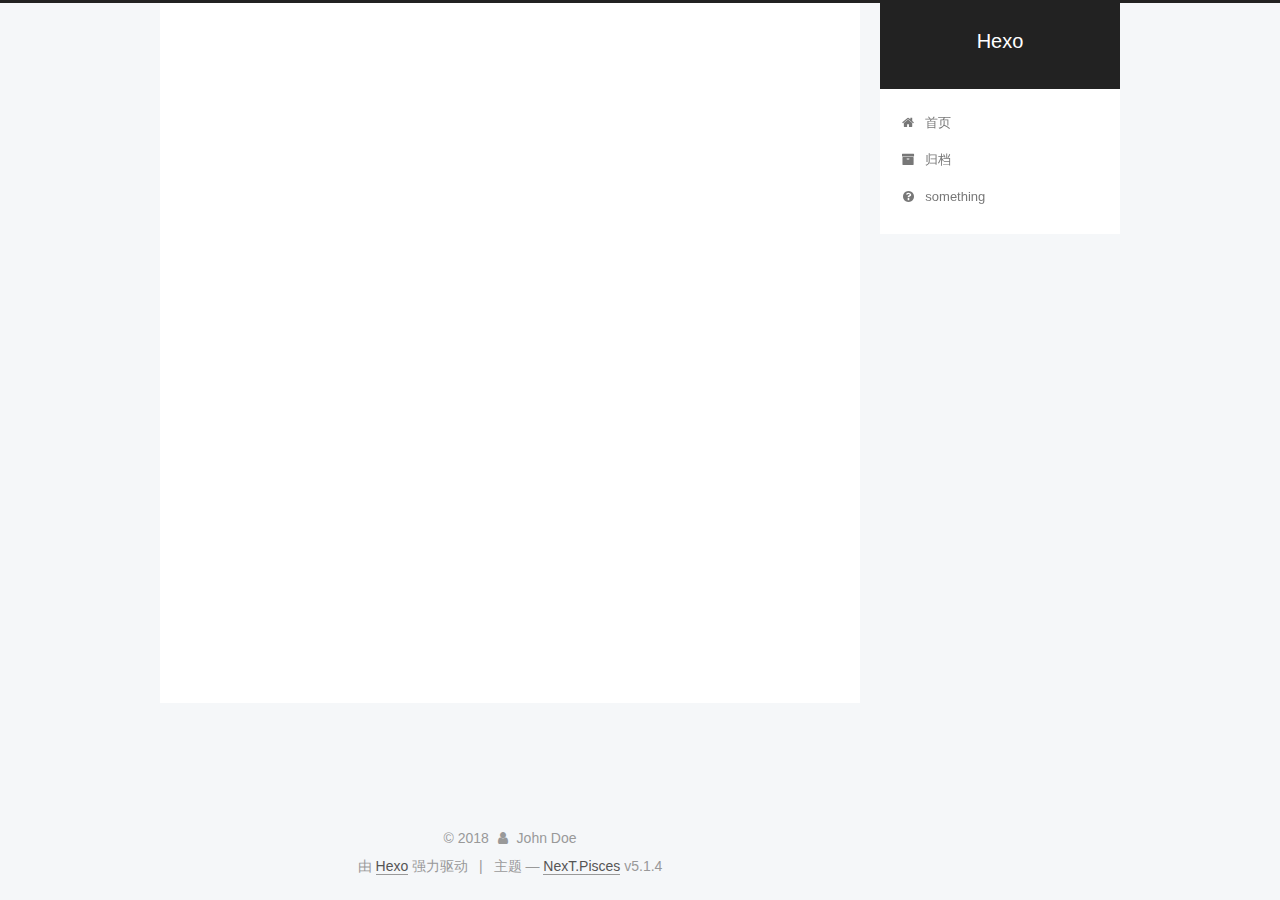
==== commit 8a23c99f: "Site updated: 2018-08-14 15:21:01" ====
--- a/index.html
+++ b/index.html
@@ -258,7 +258,7 @@
         
           <h1 class="post-title" itemprop="name headline">
                 
-                <a class="post-title-link" href="/2018/08/13/黛玉的第一个博客/" itemprop="url">“黛玉的第一个博客</a></h1>
+                <a class="post-title-link" href="/2018/08/13/黛玉的第一个博客/" itemprop="url">黛玉的第一个博客</a></h1>
         
 
         <div class="post-meta">
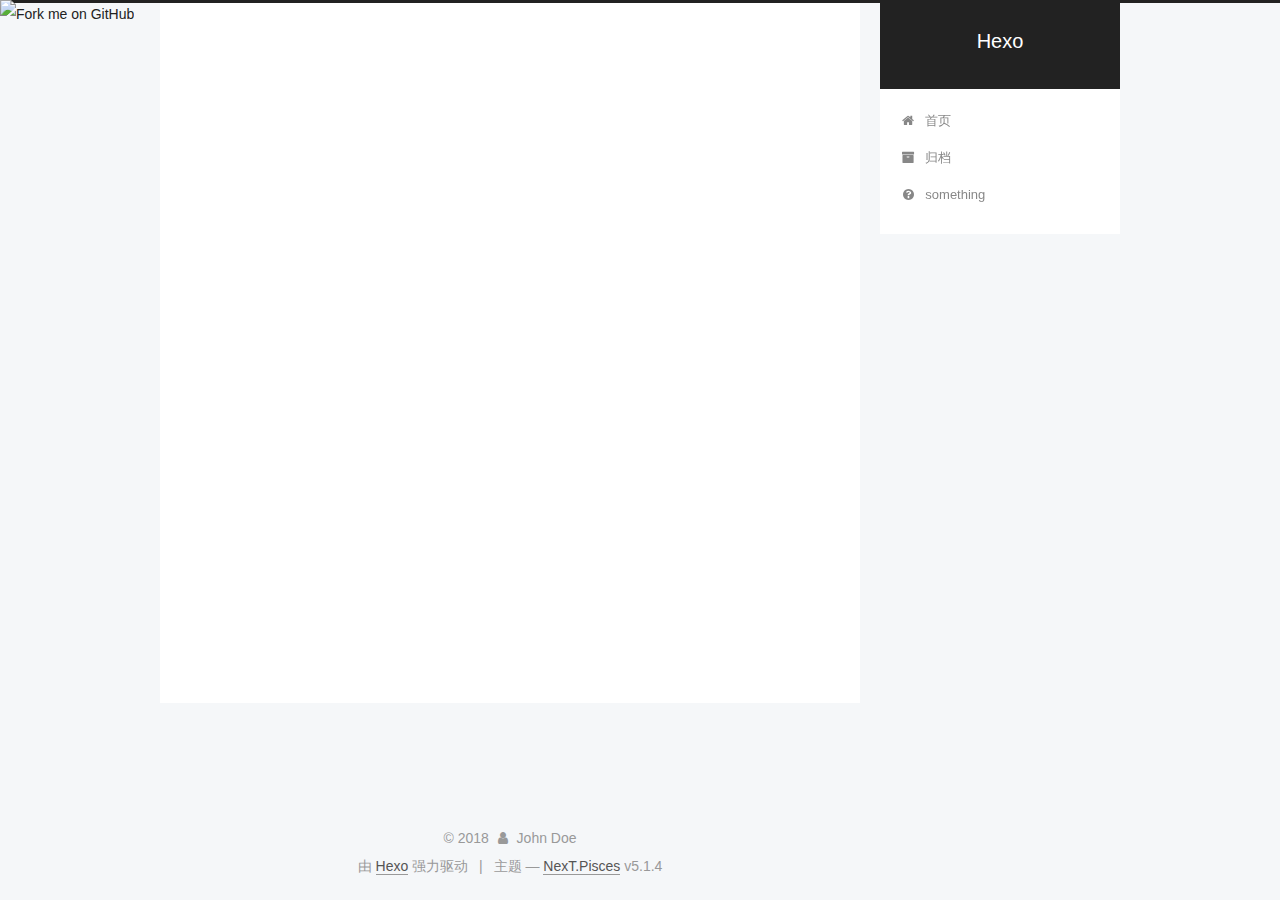
==== commit adc86f26: "Site updated: 2018-08-14 15:42:25" ====
--- a/index.html
+++ b/index.html
@@ -143,6 +143,7 @@
   <div class="container sidebar-position-right 
   page-home">
     <div class="headband"></div>
+    <a href="https://github.com/superdaiyu"><img style="position: absolute; top: 0; left: 0; border: 0;" src="https://s3.amazonaws.com/github/ribbons/forkme_left_darkblue_121621.png" alt="Fork me on GitHub"></a>
 
     <header id="header" class="header" itemscope itemtype="http://schema.org/WPHeader">
       <div class="header-inner"><div class="site-brand-wrapper">
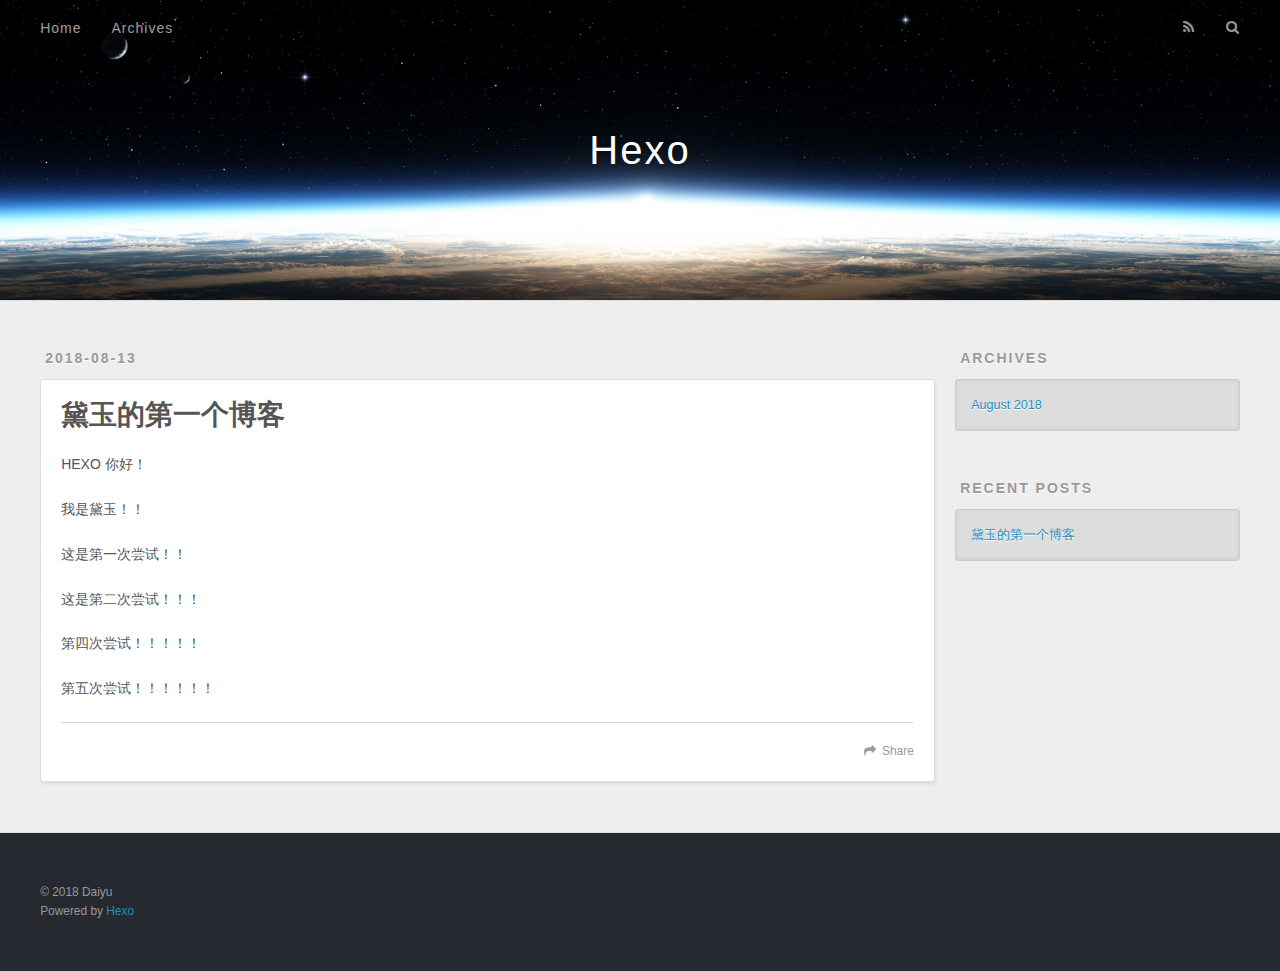
==== commit 455fe68c: "Site updated: 2018-08-14 15:46:31" ====
--- a/index.html
+++ b/index.html
@@ -1,635 +1,181 @@
 <!DOCTYPE html>
-
-
+<html>
+<head>
+  <meta charset="utf-8">
+  
 
   
-
-
-<html class="theme-next pisces use-motion" lang="zh-Hans">
-<head>
-  <meta charset="UTF-8"/>
-<meta http-equiv="X-UA-Compatible" content="IE=edge" />
-<meta name="viewport" content="width=device-width, initial-scale=1, maximum-scale=1"/>
-<meta name="theme-color" content="#222">
-
-
-
-
-
-
-
-
-
-<meta http-equiv="Cache-Control" content="no-transform" />
-<meta http-equiv="Cache-Control" content="no-siteapp" />
-
-
-
-
-
-
-
-
-
-
-
-
-
-
-
-
-  
-  
-  <link href="/lib/fancybox/source/jquery.fancybox.css?v=2.1.5" rel="stylesheet" type="text/css" />
-
-
-
-
-
-
-
-<link href="/lib/font-awesome/css/font-awesome.min.css?v=4.6.2" rel="stylesheet" type="text/css" />
-
-<link href="/css/main.css?v=5.1.4" rel="stylesheet" type="text/css" />
-
-
-  <link rel="apple-touch-icon" sizes="180x180" href="/images/apple-touch-icon-next.png?v=5.1.4">
-
-
-  <link rel="icon" type="image/png" sizes="32x32" href="/images/favicon-32x32-next.png?v=5.1.4">
-
-
-  <link rel="icon" type="image/png" sizes="16x16" href="/images/favicon-16x16-next.png?v=5.1.4">
-
-
-  <link rel="mask-icon" href="/images/logo.svg?v=5.1.4" color="#222">
-
-
-
-
-
-  <meta name="keywords" content="Hexo, NexT" />
-
-
-
-
-
-
-
-
-
-
-<meta property="og:type" content="website">
+  <title>Hexo</title>
+  <meta name="viewport" content="width=device-width, initial-scale=1, maximum-scale=1">
+  <meta property="og:type" content="website">
 <meta property="og:title" content="Hexo">
 <meta property="og:url" content="http://yoursite.com/index.html">
 <meta property="og:site_name" content="Hexo">
 <meta property="og:locale" content="zh-Hans">
 <meta name="twitter:card" content="summary">
 <meta name="twitter:title" content="Hexo">
+  
+    <link rel="alternate" href="/atom.xml" title="Hexo" type="application/atom+xml">
+  
+  
+    <link rel="icon" href="/favicon.png">
+  
+  
+    <link href="//fonts.googleapis.com/css?family=Source+Code+Pro" rel="stylesheet" type="text/css">
+  
+  <link rel="stylesheet" href="/css/style.css">
+</head>
 
-
-
-<script type="text/javascript" id="hexo.configurations">
-  var NexT = window.NexT || {};
-  var CONFIG = {
-    root: '/',
-    scheme: 'Pisces',
-    version: '5.1.4',
-    sidebar: {"position":"right","display":"post","offset":12,"b2t":false,"scrollpercent":false,"onmobile":false},
-    fancybox: true,
-    tabs: true,
-    motion: {"enable":true,"async":false,"transition":{"post_block":"fadeIn","post_header":"slideDownIn","post_body":"slideDownIn","coll_header":"slideLeftIn","sidebar":"slideUpIn"}},
-    duoshuo: {
-      userId: '0',
-      author: '博主'
-    },
-    algolia: {
-      applicationID: '',
-      apiKey: '',
-      indexName: '',
-      hits: {"per_page":10},
-      labels: {"input_placeholder":"Search for Posts","hits_empty":"We didn't find any results for the search: ${query}","hits_stats":"${hits} results found in ${time} ms"}
-    }
-  };
-</script>
-
-
-
-  <link rel="canonical" href="http://yoursite.com/"/>
-
-
-
-
-
-  <title>Hexo</title>
+<body>
+  <div id="container">
+    <div id="wrap">
+      <header id="header">
+  <div id="banner"></div>
+  <div id="header-outer" class="outer">
+    <div id="header-title" class="inner">
+      <h1 id="logo-wrap">
+        <a href="/" id="logo">Hexo</a>
+      </h1>
+      
+    </div>
+    <div id="header-inner" class="inner">
+      <nav id="main-nav">
+        <a id="main-nav-toggle" class="nav-icon"></a>
+        
+          <a class="main-nav-link" href="/">Home</a>
+        
+          <a class="main-nav-link" href="/archives">Archives</a>
+        
+      </nav>
+      <nav id="sub-nav">
+        
+          <a id="nav-rss-link" class="nav-icon" href="/atom.xml" title="RSS Feed"></a>
+        
+        <a id="nav-search-btn" class="nav-icon" title="Search"></a>
+      </nav>
+      <div id="search-form-wrap">
+        <form action="//google.com/search" method="get" accept-charset="UTF-8" class="search-form"><input type="search" name="q" class="search-form-input" placeholder="Search"><button type="submit" class="search-form-submit">&#xF002;</button><input type="hidden" name="sitesearch" value="http://yoursite.com"></form>
+      </div>
+    </div>
+  </div>
+</header>
+      <div class="outer">
+        <section id="main">
+  
+    <article id="post-黛玉的第一个博客" class="article article-type-post" itemscope itemprop="blogPost">
+  <div class="article-meta">
+    <a href="/2018/08/13/黛玉的第一个博客/" class="article-date">
+  <time datetime="2018-08-13T08:39:53.000Z" itemprop="datePublished">2018-08-13</time>
+</a>
+    
+  </div>
+  <div class="article-inner">
+    
+    
+      <header class="article-header">
+        
+  
+    <h1 itemprop="name">
+      <a class="article-title" href="/2018/08/13/黛玉的第一个博客/">黛玉的第一个博客</a>
+    </h1>
   
 
-
-
-
-
-
-
-
-</head>
-
-<body itemscope itemtype="http://schema.org/WebPage" lang="zh-Hans">
-
-  
-  
-    
-  
-
-  <div class="container sidebar-position-right 
-  page-home">
-    <div class="headband"></div>
-    <a href="https://github.com/superdaiyu"><img style="position: absolute; top: 0; left: 0; border: 0;" src="https://s3.amazonaws.com/github/ribbons/forkme_left_darkblue_121621.png" alt="Fork me on GitHub"></a>
-
-    <header id="header" class="header" itemscope itemtype="http://schema.org/WPHeader">
-      <div class="header-inner"><div class="site-brand-wrapper">
-  <div class="site-meta ">
-    
-
-    <div class="custom-logo-site-title">
-      <a href="/"  class="brand" rel="start">
-        <span class="logo-line-before"><i></i></span>
-        <span class="site-title">Hexo</span>
-        <span class="logo-line-after"><i></i></span>
-      </a>
-    </div>
-      
-        <p class="site-subtitle"></p>
-      
-  </div>
-
-  <div class="site-nav-toggle">
-    <button>
-      <span class="btn-bar"></span>
-      <span class="btn-bar"></span>
-      <span class="btn-bar"></span>
-    </button>
-  </div>
-</div>
-
-<nav class="site-nav">
-  
-
-  
-    <ul id="menu" class="menu">
-      
-        
-        <li class="menu-item menu-item-home">
-          <a href="/" rel="section">
-            
-              <i class="menu-item-icon fa fa-fw fa-home"></i> <br />
-            
-            首页
-          </a>
-        </li>
-      
-        
-        <li class="menu-item menu-item-archives">
-          <a href="/archives/" rel="section">
-            
-              <i class="menu-item-icon fa fa-fw fa-archive"></i> <br />
-            
-            归档
-          </a>
-        </li>
-      
-        
-        <li class="menu-item menu-item-something">
-          <a href="/something" rel="section">
-            
-              <i class="menu-item-icon fa fa-fw fa-question-circle"></i> <br />
-            
-            something
-          </a>
-        </li>
-      
-
-      
-    </ul>
-  
-
-  
-</nav>
-
-
-
- </div>
-    </header>
-
-    <main id="main" class="main">
-      <div class="main-inner">
-        <div class="content-wrap">
-          <div id="content" class="content">
-            
-  <section id="posts" class="posts-expand">
-    
-      
-
-  
-
-  
-  
-  
-
-  <article class="post post-type-normal" itemscope itemtype="http://schema.org/Article">
-  
-  
-  
-  <div class="post-block">
-    <link itemprop="mainEntityOfPage" href="http://yoursite.com/2018/08/13/黛玉的第一个博客/">
-
-    <span hidden itemprop="author" itemscope itemtype="http://schema.org/Person">
-      <meta itemprop="name" content="John Doe">
-      <meta itemprop="description" content="">
-      <meta itemprop="image" content="/images/pic.jpg">
-    </span>
-
-    <span hidden itemprop="publisher" itemscope itemtype="http://schema.org/Organization">
-      <meta itemprop="name" content="Hexo">
-    </span>
-
-    
-      <header class="post-header">
-
-        
-        
-          <h1 class="post-title" itemprop="name headline">
-                
-                <a class="post-title-link" href="/2018/08/13/黛玉的第一个博客/" itemprop="url">黛玉的第一个博客</a></h1>
-        
-
-        <div class="post-meta">
-          <span class="post-time">
-            
-              <span class="post-meta-item-icon">
-                <i class="fa fa-calendar-o"></i>
-              </span>
-              
-                <span class="post-meta-item-text">发表于</span>
-              
-              <time title="创建于" itemprop="dateCreated datePublished" datetime="2018-08-13T16:39:53+08:00">
-                2018-08-13
-              </time>
-            
-
-            
-
-            
-          </span>
-
-          
-
-          
-            
-          
-
-          
-          
-
-          
-
-          
-
-          
-
-        </div>
       </header>
     
-
-    
-    
-    
-    <div class="post-body" itemprop="articleBody">
-
+    <div class="article-entry" itemprop="articleBody">
       
-      
-
-      
-        
-          
-            <p>HEXO 你好！</p>
+        <p>HEXO 你好！</p>
 <p>我是黛玉！！</p>
 <p>这是第一次尝试！！</p>
 <p>这是第二次尝试！！！</p>
 <p>第四次尝试！！！！！</p>
 <p>第五次尝试！！！！！！</p>
 
-          
-        
       
     </div>
-    
-    
-    
-
-    
-
-    
-
-    
-
-    <footer class="post-footer">
+    <footer class="article-footer">
+      <a data-url="http://yoursite.com/2018/08/13/黛玉的第一个博客/" data-id="cjks99u9f00017oqb7miccnwg" class="article-share-link">Share</a>
       
-
-      
-
-      
-
-      
-      
-        <div class="post-eof"></div>
       
     </footer>
   </div>
   
-  
-  
-  </article>
-
-
-    
-  </section>
-
-  
-
-
-          </div>
-          
-
-
-          
-
-        </div>
-        
-          
-  
-  <div class="sidebar-toggle">
-    <div class="sidebar-toggle-line-wrap">
-      <span class="sidebar-toggle-line sidebar-toggle-line-first"></span>
-      <span class="sidebar-toggle-line sidebar-toggle-line-middle"></span>
-      <span class="sidebar-toggle-line sidebar-toggle-line-last"></span>
-    </div>
-  </div>
-
-  <aside id="sidebar" class="sidebar">
-    
-    <div class="sidebar-inner">
-
-      
-
-      
-
-      <section class="site-overview-wrap sidebar-panel sidebar-panel-active">
-        <div class="site-overview">
-          <div class="site-author motion-element" itemprop="author" itemscope itemtype="http://schema.org/Person">
-            
-              <img class="site-author-image" itemprop="image"
-                src="/images/pic.jpg"
-                alt="John Doe" />
-            
-              <p class="site-author-name" itemprop="name">John Doe</p>
-              <p class="site-description motion-element" itemprop="description"></p>
-          </div>
-
-          <nav class="site-state motion-element">
-
-            
-              <div class="site-state-item site-state-posts">
-              
-                <a href="/archives/">
-              
-                  <span class="site-state-item-count">1</span>
-                  <span class="site-state-item-name">日志</span>
-                </a>
-              </div>
-            
-
-            
-
-            
-
-          </nav>
-
-          
-
-          
-
-          
-          
-
-          
-          
-
-          
-
-        </div>
-      </section>
-
-      
-
-      
-
-    </div>
-  </aside>
-
-
-        
-      </div>
-    </main>
-
-    <footer id="footer" class="footer">
-      <div class="footer-inner">
-        <div class="copyright">&copy; <span itemprop="copyrightYear">2018</span>
-  <span class="with-love">
-    <i class="fa fa-user"></i>
-  </span>
-  <span class="author" itemprop="copyrightHolder">John Doe</span>
-
-  
-</div>
-
-
-  <div class="powered-by">由 <a class="theme-link" target="_blank" href="https://hexo.io">Hexo</a> 强力驱动</div>
-
-
-
-  <span class="post-meta-divider">|</span>
-
-
-
-  <div class="theme-info">主题 &mdash; <a class="theme-link" target="_blank" href="https://github.com/iissnan/hexo-theme-next">NexT.Pisces</a> v5.1.4</div>
-
-
-
-
-        
-
-
-
-
-
-
-
-        
-      </div>
-    </footer>
-
-    
-      <div class="back-to-top">
-        <i class="fa fa-arrow-up"></i>
-        
-      </div>
-    
-
-    
-
-  </div>
-
-  
-
-<script type="text/javascript">
-  if (Object.prototype.toString.call(window.Promise) !== '[object Function]') {
-    window.Promise = null;
-  }
-</script>
-
-
-
-
-
-
-
+</article>
 
 
   
 
 
+</section>
+        
+          <aside id="sidebar">
+  
+    
+
+  
+    
+
+  
+    
+  
+    
+  <div class="widget-wrap">
+    <h3 class="widget-title">Archives</h3>
+    <div class="widget">
+      <ul class="archive-list"><li class="archive-list-item"><a class="archive-list-link" href="/archives/2018/08/">August 2018</a></li></ul>
+    </div>
+  </div>
+
+
+  
+    
+  <div class="widget-wrap">
+    <h3 class="widget-title">Recent Posts</h3>
+    <div class="widget">
+      <ul>
+        
+          <li>
+            <a href="/2018/08/13/黛玉的第一个博客/">黛玉的第一个博客</a>
+          </li>
+        
+      </ul>
+    </div>
+  </div>
+
+  
+</aside>
+        
+      </div>
+      <footer id="footer">
+  
+  <div class="outer">
+    <div id="footer-info" class="inner">
+      &copy; 2018 Daiyu<br>
+      Powered by <a href="http://hexo.io/" target="_blank">Hexo</a>
+    </div>
+  </div>
+</footer>
+    </div>
+    <nav id="mobile-nav">
+  
+    <a href="/" class="mobile-nav-link">Home</a>
+  
+    <a href="/archives" class="mobile-nav-link">Archives</a>
+  
+</nav>
+    
+
+<script src="//ajax.googleapis.com/ajax/libs/jquery/2.0.3/jquery.min.js"></script>
+
+
+  <link rel="stylesheet" href="/fancybox/jquery.fancybox.css">
+  <script src="/fancybox/jquery.fancybox.pack.js"></script>
+
+
+<script src="/js/script.js"></script>
 
 
 
-
-
-
-
-
-
-
-  
-  
-    <script type="text/javascript" src="/lib/jquery/index.js?v=2.1.3"></script>
-  
-
-  
-  
-    <script type="text/javascript" src="/lib/fastclick/lib/fastclick.min.js?v=1.0.6"></script>
-  
-
-  
-  
-    <script type="text/javascript" src="/lib/jquery_lazyload/jquery.lazyload.js?v=1.9.7"></script>
-  
-
-  
-  
-    <script type="text/javascript" src="/lib/velocity/velocity.min.js?v=1.2.1"></script>
-  
-
-  
-  
-    <script type="text/javascript" src="/lib/velocity/velocity.ui.min.js?v=1.2.1"></script>
-  
-
-  
-  
-    <script type="text/javascript" src="/lib/fancybox/source/jquery.fancybox.pack.js?v=2.1.5"></script>
-  
-
-
-  
-
-
-  <script type="text/javascript" src="/js/src/utils.js?v=5.1.4"></script>
-
-  <script type="text/javascript" src="/js/src/motion.js?v=5.1.4"></script>
-
-
-
-  
-  
-
-
-  <script type="text/javascript" src="/js/src/affix.js?v=5.1.4"></script>
-
-  <script type="text/javascript" src="/js/src/schemes/pisces.js?v=5.1.4"></script>
-
-
-
-  
-
-  
-
-
-  <script type="text/javascript" src="/js/src/bootstrap.js?v=5.1.4"></script>
-
-
-
-  
-
-
-  
-
-
-
-
-	
-
-
-
-
-
-  
-
-
-
-
-
-  
-
-
-
-
-
-
-
-
-
-
-
-
-  
-
-
-
-
-
-  
-
-  
-
-  
-
-  
-  
-
-  
-
-  
-
-  
-
+  </div>
 </body>
-</html>
+</html>--- a/css/style.css
+++ b/css/style.css
@@ -0,0 +1,1374 @@
+body {
+  width: 100%;
+}
+body:before,
+body:after {
+  content: "";
+  display: table;
+}
+body:after {
+  clear: both;
+}
+html,
+body,
+div,
+span,
+applet,
+object,
+iframe,
+h1,
+h2,
+h3,
+h4,
+h5,
+h6,
+p,
+blockquote,
+pre,
+a,
+abbr,
+acronym,
+address,
+big,
+cite,
+code,
+del,
+dfn,
+em,
+img,
+ins,
+kbd,
+q,
+s,
+samp,
+small,
+strike,
+strong,
+sub,
+sup,
+tt,
+var,
+dl,
+dt,
+dd,
+ol,
+ul,
+li,
+fieldset,
+form,
+label,
+legend,
+table,
+caption,
+tbody,
+tfoot,
+thead,
+tr,
+th,
+td {
+  margin: 0;
+  padding: 0;
+  border: 0;
+  outline: 0;
+  font-weight: inherit;
+  font-style: inherit;
+  font-family: inherit;
+  font-size: 100%;
+  vertical-align: baseline;
+}
+body {
+  line-height: 1;
+  color: #000;
+  background: #fff;
+}
+ol,
+ul {
+  list-style: none;
+}
+table {
+  border-collapse: separate;
+  border-spacing: 0;
+  vertical-align: middle;
+}
+caption,
+th,
+td {
+  text-align: left;
+  font-weight: normal;
+  vertical-align: middle;
+}
+a img {
+  border: none;
+}
+input,
+button {
+  margin: 0;
+  padding: 0;
+}
+input::-moz-focus-inner,
+button::-moz-focus-inner {
+  border: 0;
+  padding: 0;
+}
+@font-face {
+  font-family: FontAwesome;
+  font-style: normal;
+  font-weight: normal;
+  src: url("fonts/fontawesome-webfont.eot?v=#4.0.3");
+  src: url("fonts/fontawesome-webfont.eot?#iefix&v=#4.0.3") format("embedded-opentype"), url("fonts/fontawesome-webfont.woff?v=#4.0.3") format("woff"), url("fonts/fontawesome-webfont.ttf?v=#4.0.3") format("truetype"), url("fonts/fontawesome-webfont.svg#fontawesomeregular?v=#4.0.3") format("svg");
+}
+html,
+body,
+#container {
+  height: 100%;
+}
+body {
+  background: #eee;
+  font: 14px -apple-system, BlinkMacSystemFont, "Segoe UI", "Roboto", "Oxygen", "Ubuntu", "Cantarell", "Fira Sans", "Droid Sans", "Helvetica Neue", sans-serif;
+  -webkit-text-size-adjust: 100%;
+}
+.outer {
+  max-width: 1220px;
+  margin: 0 auto;
+  padding: 0 20px;
+}
+.outer:before,
+.outer:after {
+  content: "";
+  display: table;
+}
+.outer:after {
+  clear: both;
+}
+.inner {
+  display: inline;
+  float: left;
+  width: 98.33333333333333%;
+  margin: 0 0.833333333333333%;
+}
+.left,
+.alignleft {
+  float: left;
+}
+.right,
+.alignright {
+  float: right;
+}
+.clear {
+  clear: both;
+}
+#container {
+  position: relative;
+}
+.mobile-nav-on {
+  overflow: hidden;
+}
+#wrap {
+  height: 100%;
+  width: 100%;
+  position: absolute;
+  top: 0;
+  left: 0;
+  -webkit-transition: 0.2s ease-out;
+  -moz-transition: 0.2s ease-out;
+  -ms-transition: 0.2s ease-out;
+  transition: 0.2s ease-out;
+  z-index: 1;
+  background: #eee;
+}
+.mobile-nav-on #wrap {
+  left: 280px;
+}
+@media screen and (min-width: 768px) {
+  #main {
+    display: inline;
+    float: left;
+    width: 73.33333333333333%;
+    margin: 0 0.833333333333333%;
+  }
+}
+.article-date,
+.article-category-link,
+.archive-year,
+.widget-title {
+  text-decoration: none;
+  text-transform: uppercase;
+  letter-spacing: 2px;
+  color: #999;
+  margin-bottom: 1em;
+  margin-left: 5px;
+  line-height: 1em;
+  text-shadow: 0 1px #fff;
+  font-weight: bold;
+}
+.article-inner,
+.archive-article-inner {
+  background: #fff;
+  -webkit-box-shadow: 1px 2px 3px #ddd;
+  box-shadow: 1px 2px 3px #ddd;
+  border: 1px solid #ddd;
+  border-radius: 3px;
+}
+.article-entry h1,
+.widget h1 {
+  font-size: 2em;
+}
+.article-entry h2,
+.widget h2 {
+  font-size: 1.5em;
+}
+.article-entry h3,
+.widget h3 {
+  font-size: 1.3em;
+}
+.article-entry h4,
+.widget h4 {
+  font-size: 1.2em;
+}
+.article-entry h5,
+.widget h5 {
+  font-size: 1em;
+}
+.article-entry h6,
+.widget h6 {
+  font-size: 1em;
+  color: #999;
+}
+.article-entry hr,
+.widget hr {
+  border: 1px dashed #ddd;
+}
+.article-entry strong,
+.widget strong {
+  font-weight: bold;
+}
+.article-entry em,
+.widget em,
+.article-entry cite,
+.widget cite {
+  font-style: italic;
+}
+.article-entry sup,
+.widget sup,
+.article-entry sub,
+.widget sub {
+  font-size: 0.75em;
+  line-height: 0;
+  position: relative;
+  vertical-align: baseline;
+}
+.article-entry sup,
+.widget sup {
+  top: -0.5em;
+}
+.article-entry sub,
+.widget sub {
+  bottom: -0.2em;
+}
+.article-entry small,
+.widget small {
+  font-size: 0.85em;
+}
+.article-entry acronym,
+.widget acronym,
+.article-entry abbr,
+.widget abbr {
+  border-bottom: 1px dotted;
+}
+.article-entry ul,
+.widget ul,
+.article-entry ol,
+.widget ol,
+.article-entry dl,
+.widget dl {
+  margin: 0 20px;
+  line-height: 1.6em;
+}
+.article-entry ul ul,
+.widget ul ul,
+.article-entry ol ul,
+.widget ol ul,
+.article-entry ul ol,
+.widget ul ol,
+.article-entry ol ol,
+.widget ol ol {
+  margin-top: 0;
+  margin-bottom: 0;
+}
+.article-entry ul,
+.widget ul {
+  list-style: disc;
+}
+.article-entry ol,
+.widget ol {
+  list-style: decimal;
+}
+.article-entry dt,
+.widget dt {
+  font-weight: bold;
+}
+#header {
+  height: 300px;
+  position: relative;
+  border-bottom: 1px solid #ddd;
+}
+#header:before,
+#header:after {
+  content: "";
+  position: absolute;
+  left: 0;
+  right: 0;
+  height: 40px;
+}
+#header:before {
+  top: 0;
+  background: -webkit-linear-gradient(rgba(0,0,0,0.2), transparent);
+  background: -moz-linear-gradient(rgba(0,0,0,0.2), transparent);
+  background: -ms-linear-gradient(rgba(0,0,0,0.2), transparent);
+  background: linear-gradient(rgba(0,0,0,0.2), transparent);
+}
+#header:after {
+  bottom: 0;
+  background: -webkit-linear-gradient(transparent, rgba(0,0,0,0.2));
+  background: -moz-linear-gradient(transparent, rgba(0,0,0,0.2));
+  background: -ms-linear-gradient(transparent, rgba(0,0,0,0.2));
+  background: linear-gradient(transparent, rgba(0,0,0,0.2));
+}
+#header-outer {
+  height: 100%;
+  position: relative;
+}
+#header-inner {
+  position: relative;
+  overflow: hidden;
+}
+#banner {
+  position: absolute;
+  top: 0;
+  left: 0;
+  width: 100%;
+  height: 100%;
+  background: url("images/banner.jpg") center #000;
+  -webkit-background-size: cover;
+  -moz-background-size: cover;
+  background-size: cover;
+  z-index: -1;
+}
+#header-title {
+  text-align: center;
+  height: 40px;
+  position: absolute;
+  top: 50%;
+  left: 0;
+  margin-top: -20px;
+}
+#logo,
+#subtitle {
+  text-decoration: none;
+  color: #fff;
+  font-weight: 300;
+  text-shadow: 0 1px 4px rgba(0,0,0,0.3);
+}
+#logo {
+  font-size: 40px;
+  line-height: 40px;
+  letter-spacing: 2px;
+}
+#subtitle {
+  font-size: 16px;
+  line-height: 16px;
+  letter-spacing: 1px;
+}
+#subtitle-wrap {
+  margin-top: 16px;
+}
+#main-nav {
+  float: left;
+  margin-left: -15px;
+}
+.nav-icon,
+.main-nav-link {
+  float: left;
+  color: #fff;
+  opacity: 0.6;
+  text-decoration: none;
+  text-shadow: 0 1px rgba(0,0,0,0.2);
+  -webkit-transition: opacity 0.2s;
+  -moz-transition: opacity 0.2s;
+  -ms-transition: opacity 0.2s;
+  transition: opacity 0.2s;
+  display: block;
+  padding: 20px 15px;
+}
+.nav-icon:hover,
+.main-nav-link:hover {
+  opacity: 1;
+}
+.nav-icon {
+  font-family: FontAwesome;
+  text-align: center;
+  font-size: 14px;
+  width: 14px;
+  height: 14px;
+  padding: 20px 15px;
+  position: relative;
+  cursor: pointer;
+}
+.main-nav-link {
+  font-weight: 300;
+  letter-spacing: 1px;
+}
+@media screen and (max-width: 479px) {
+  .main-nav-link {
+    display: none;
+  }
+}
+#main-nav-toggle {
+  display: none;
+}
+#main-nav-toggle:before {
+  content: "\f0c9";
+}
+@media screen and (max-width: 479px) {
+  #main-nav-toggle {
+    display: block;
+  }
+}
+#sub-nav {
+  float: right;
+  margin-right: -15px;
+}
+#nav-rss-link:before {
+  content: "\f09e";
+}
+#nav-search-btn:before {
+  content: "\f002";
+}
+#search-form-wrap {
+  position: absolute;
+  top: 15px;
+  width: 150px;
+  height: 30px;
+  right: -150px;
+  opacity: 0;
+  -webkit-transition: 0.2s ease-out;
+  -moz-transition: 0.2s ease-out;
+  -ms-transition: 0.2s ease-out;
+  transition: 0.2s ease-out;
+}
+#search-form-wrap.on {
+  opacity: 1;
+  right: 0;
+}
+@media screen and (max-width: 479px) {
+  #search-form-wrap {
+    width: 100%;
+    right: -100%;
+  }
+}
+.search-form {
+  position: absolute;
+  top: 0;
+  left: 0;
+  right: 0;
+  background: #fff;
+  padding: 5px 15px;
+  border-radius: 15px;
+  -webkit-box-shadow: 0 0 10px rgba(0,0,0,0.3);
+  box-shadow: 0 0 10px rgba(0,0,0,0.3);
+}
+.search-form-input {
+  border: none;
+  background: none;
+  color: #555;
+  width: 100%;
+  font: 13px -apple-system, BlinkMacSystemFont, "Segoe UI", "Roboto", "Oxygen", "Ubuntu", "Cantarell", "Fira Sans", "Droid Sans", "Helvetica Neue", sans-serif;
+  outline: none;
+}
+.search-form-input::-webkit-search-results-decoration,
+.search-form-input::-webkit-search-cancel-button {
+  -webkit-appearance: none;
+}
+.search-form-submit {
+  position: absolute;
+  top: 50%;
+  right: 10px;
+  margin-top: -7px;
+  font: 13px FontAwesome;
+  border: none;
+  background: none;
+  color: #bbb;
+  cursor: pointer;
+}
+.search-form-submit:hover,
+.search-form-submit:focus {
+  color: #777;
+}
+.article {
+  margin: 50px 0;
+}
+.article-inner {
+  overflow: hidden;
+}
+.article-meta:before,
+.article-meta:after {
+  content: "";
+  display: table;
+}
+.article-meta:after {
+  clear: both;
+}
+.article-date {
+  float: left;
+}
+.article-category {
+  float: left;
+  line-height: 1em;
+  color: #ccc;
+  text-shadow: 0 1px #fff;
+  margin-left: 8px;
+}
+.article-category:before {
+  content: "\2022";
+}
+.article-category-link {
+  margin: 0 12px 1em;
+}
+.article-header {
+  padding: 20px 20px 0;
+}
+.article-title {
+  text-decoration: none;
+  font-size: 2em;
+  font-weight: bold;
+  color: #555;
+  line-height: 1.1em;
+  -webkit-transition: color 0.2s;
+  -moz-transition: color 0.2s;
+  -ms-transition: color 0.2s;
+  transition: color 0.2s;
+}
+a.article-title:hover {
+  color: #258fb8;
+}
+.article-entry {
+  color: #555;
+  padding: 0 20px;
+}
+.article-entry:before,
+.article-entry:after {
+  content: "";
+  display: table;
+}
+.article-entry:after {
+  clear: both;
+}
+.article-entry p,
+.article-entry table {
+  line-height: 1.6em;
+  margin: 1.6em 0;
+}
+.article-entry h1,
+.article-entry h2,
+.article-entry h3,
+.article-entry h4,
+.article-entry h5,
+.article-entry h6 {
+  font-weight: bold;
+}
+.article-entry h1,
+.article-entry h2,
+.article-entry h3,
+.article-entry h4,
+.article-entry h5,
+.article-entry h6 {
+  line-height: 1.1em;
+  margin: 1.1em 0;
+}
+.article-entry a {
+  color: #258fb8;
+  text-decoration: none;
+}
+.article-entry a:hover {
+  text-decoration: underline;
+}
+.article-entry ul,
+.article-entry ol,
+.article-entry dl {
+  margin-top: 1.6em;
+  margin-bottom: 1.6em;
+}
+.article-entry img,
+.article-entry video {
+  max-width: 100%;
+  height: auto;
+  display: block;
+  margin: auto;
+}
+.article-entry iframe {
+  border: none;
+}
+.article-entry table {
+  width: 100%;
+  border-collapse: collapse;
+  border-spacing: 0;
+}
+.article-entry th {
+  font-weight: bold;
+  border-bottom: 3px solid #ddd;
+  padding-bottom: 0.5em;
+}
+.article-entry td {
+  border-bottom: 1px solid #ddd;
+  padding: 10px 0;
+}
+.article-entry blockquote {
+  font-family: Georgia, "Times New Roman", serif;
+  font-size: 1.4em;
+  margin: 1.6em 20px;
+  text-align: center;
+}
+.article-entry blockquote footer {
+  font-size: 14px;
+  margin: 1.6em 0;
+  font-family: -apple-system, BlinkMacSystemFont, "Segoe UI", "Roboto", "Oxygen", "Ubuntu", "Cantarell", "Fira Sans", "Droid Sans", "Helvetica Neue", sans-serif;
+}
+.article-entry blockquote footer cite:before {
+  content: "—";
+  padding: 0 0.5em;
+}
+.article-entry .pullquote {
+  text-align: left;
+  width: 45%;
+  margin: 0;
+}
+.article-entry .pullquote.left {
+  margin-left: 0.5em;
+  margin-right: 1em;
+}
+.article-entry .pullquote.right {
+  margin-right: 0.5em;
+  margin-left: 1em;
+}
+.article-entry .caption {
+  color: #999;
+  display: block;
+  font-size: 0.9em;
+  margin-top: 0.5em;
+  position: relative;
+  text-align: center;
+}
+.article-entry .video-container {
+  position: relative;
+  padding-top: 56.25%;
+  height: 0;
+  overflow: hidden;
+}
+.article-entry .video-container iframe,
+.article-entry .video-container object,
+.article-entry .video-container embed {
+  position: absolute;
+  top: 0;
+  left: 0;
+  width: 100%;
+  height: 100%;
+  margin-top: 0;
+}
+.article-more-link a {
+  display: inline-block;
+  line-height: 1em;
+  padding: 6px 15px;
+  border-radius: 15px;
+  background: #eee;
+  color: #999;
+  text-shadow: 0 1px #fff;
+  text-decoration: none;
+}
+.article-more-link a:hover {
+  background: #258fb8;
+  color: #fff;
+  text-decoration: none;
+  text-shadow: 0 1px #1e7293;
+}
+.article-footer {
+  font-size: 0.85em;
+  line-height: 1.6em;
+  border-top: 1px solid #ddd;
+  padding-top: 1.6em;
+  margin: 0 20px 20px;
+}
+.article-footer:before,
+.article-footer:after {
+  content: "";
+  display: table;
+}
+.article-footer:after {
+  clear: both;
+}
+.article-footer a {
+  color: #999;
+  text-decoration: none;
+}
+.article-footer a:hover {
+  color: #555;
+}
+.article-tag-list-item {
+  float: left;
+  margin-right: 10px;
+}
+.article-tag-list-link:before {
+  content: "#";
+}
+.article-comment-link {
+  float: right;
+}
+.article-comment-link:before {
+  content: "\f075";
+  font-family: FontAwesome;
+  padding-right: 8px;
+}
+.article-share-link {
+  cursor: pointer;
+  float: right;
+  margin-left: 20px;
+}
+.article-share-link:before {
+  content: "\f064";
+  font-family: FontAwesome;
+  padding-right: 6px;
+}
+#article-nav {
+  position: relative;
+}
+#article-nav:before,
+#article-nav:after {
+  content: "";
+  display: table;
+}
+#article-nav:after {
+  clear: both;
+}
+@media screen and (min-width: 768px) {
+  #article-nav {
+    margin: 50px 0;
+  }
+  #article-nav:before {
+    width: 8px;
+    height: 8px;
+    position: absolute;
+    top: 50%;
+    left: 50%;
+    margin-top: -4px;
+    margin-left: -4px;
+    content: "";
+    border-radius: 50%;
+    background: #ddd;
+    -webkit-box-shadow: 0 1px 2px #fff;
+    box-shadow: 0 1px 2px #fff;
+  }
+}
+.article-nav-link-wrap {
+  text-decoration: none;
+  text-shadow: 0 1px #fff;
+  color: #999;
+  -webkit-box-sizing: border-box;
+  -moz-box-sizing: border-box;
+  box-sizing: border-box;
+  margin-top: 50px;
+  text-align: center;
+  display: block;
+}
+.article-nav-link-wrap:hover {
+  color: #555;
+}
+@media screen and (min-width: 768px) {
+  .article-nav-link-wrap {
+    width: 50%;
+    margin-top: 0;
+  }
+}
+@media screen and (min-width: 768px) {
+  #article-nav-newer {
+    float: left;
+    text-align: right;
+    padding-right: 20px;
+  }
+}
+@media screen and (min-width: 768px) {
+  #article-nav-older {
+    float: right;
+    text-align: left;
+    padding-left: 20px;
+  }
+}
+.article-nav-caption {
+  text-transform: uppercase;
+  letter-spacing: 2px;
+  color: #ddd;
+  line-height: 1em;
+  font-weight: bold;
+}
+#article-nav-newer .article-nav-caption {
+  margin-right: -2px;
+}
+.article-nav-title {
+  font-size: 0.85em;
+  line-height: 1.6em;
+  margin-top: 0.5em;
+}
+.article-share-box {
+  position: absolute;
+  display: none;
+  background: #fff;
+  -webkit-box-shadow: 1px 2px 10px rgba(0,0,0,0.2);
+  box-shadow: 1px 2px 10px rgba(0,0,0,0.2);
+  border-radius: 3px;
+  margin-left: -145px;
+  overflow: hidden;
+  z-index: 1;
+}
+.article-share-box.on {
+  display: block;
+}
+.article-share-input {
+  width: 100%;
+  background: none;
+  -webkit-box-sizing: border-box;
+  -moz-box-sizing: border-box;
+  box-sizing: border-box;
+  font: 14px -apple-system, BlinkMacSystemFont, "Segoe UI", "Roboto", "Oxygen", "Ubuntu", "Cantarell", "Fira Sans", "Droid Sans", "Helvetica Neue", sans-serif;
+  padding: 0 15px;
+  color: #555;
+  outline: none;
+  border: 1px solid #ddd;
+  border-radius: 3px 3px 0 0;
+  height: 36px;
+  line-height: 36px;
+}
+.article-share-links {
+  background: #eee;
+}
+.article-share-links:before,
+.article-share-links:after {
+  content: "";
+  display: table;
+}
+.article-share-links:after {
+  clear: both;
+}
+.article-share-twitter,
+.article-share-facebook,
+.article-share-pinterest,
+.article-share-google {
+  width: 50px;
+  height: 36px;
+  display: block;
+  float: left;
+  position: relative;
+  color: #999;
+  text-shadow: 0 1px #fff;
+}
+.article-share-twitter:before,
+.article-share-facebook:before,
+.article-share-pinterest:before,
+.article-share-google:before {
+  font-size: 20px;
+  font-family: FontAwesome;
+  width: 20px;
+  height: 20px;
+  position: absolute;
+  top: 50%;
+  left: 50%;
+  margin-top: -10px;
+  margin-left: -10px;
+  text-align: center;
+}
+.article-share-twitter:hover,
+.article-share-facebook:hover,
+.article-share-pinterest:hover,
+.article-share-google:hover {
+  color: #fff;
+}
+.article-share-twitter:before {
+  content: "\f099";
+}
+.article-share-twitter:hover {
+  background: #00aced;
+  text-shadow: 0 1px #008abe;
+}
+.article-share-facebook:before {
+  content: "\f09a";
+}
+.article-share-facebook:hover {
+  background: #3b5998;
+  text-shadow: 0 1px #2f477a;
+}
+.article-share-pinterest:before {
+  content: "\f0d2";
+}
+.article-share-pinterest:hover {
+  background: #cb2027;
+  text-shadow: 0 1px #a21a1f;
+}
+.article-share-google:before {
+  content: "\f0d5";
+}
+.article-share-google:hover {
+  background: #dd4b39;
+  text-shadow: 0 1px #be3221;
+}
+.article-gallery {
+  background: #000;
+  position: relative;
+}
+.article-gallery-photos {
+  position: relative;
+  overflow: hidden;
+}
+.article-gallery-img {
+  display: none;
+  max-width: 100%;
+}
+.article-gallery-img:first-child {
+  display: block;
+}
+.article-gallery-img.loaded {
+  position: absolute;
+  display: block;
+}
+.article-gallery-img img {
+  display: block;
+  max-width: 100%;
+  margin: 0 auto;
+}
+#comments {
+  background: #fff;
+  -webkit-box-shadow: 1px 2px 3px #ddd;
+  box-shadow: 1px 2px 3px #ddd;
+  padding: 20px;
+  border: 1px solid #ddd;
+  border-radius: 3px;
+  margin: 50px 0;
+}
+#comments a {
+  color: #258fb8;
+}
+.archives-wrap {
+  margin: 50px 0;
+}
+.archives:before,
+.archives:after {
+  content: "";
+  display: table;
+}
+.archives:after {
+  clear: both;
+}
+.archive-year-wrap {
+  margin-bottom: 1em;
+}
+.archives {
+  -webkit-column-gap: 10px;
+  -moz-column-gap: 10px;
+  column-gap: 10px;
+}
+@media screen and (min-width: 480px) and (max-width: 767px) {
+  .archives {
+    -webkit-column-count: 2;
+    -moz-column-count: 2;
+    column-count: 2;
+  }
+}
+@media screen and (min-width: 768px) {
+  .archives {
+    -webkit-column-count: 3;
+    -moz-column-count: 3;
+    column-count: 3;
+  }
+}
+.archive-article {
+  -webkit-column-break-inside: avoid;
+  page-break-inside: avoid;
+  overflow: hidden;
+  break-inside: avoid-column;
+}
+.archive-article-inner {
+  padding: 10px;
+  margin-bottom: 15px;
+}
+.archive-article-title {
+  text-decoration: none;
+  font-weight: bold;
+  color: #555;
+  -webkit-transition: color 0.2s;
+  -moz-transition: color 0.2s;
+  -ms-transition: color 0.2s;
+  transition: color 0.2s;
+  line-height: 1.6em;
+}
+.archive-article-title:hover {
+  color: #258fb8;
+}
+.archive-article-footer {
+  margin-top: 1em;
+}
+.archive-article-date {
+  color: #999;
+  text-decoration: none;
+  font-size: 0.85em;
+  line-height: 1em;
+  margin-bottom: 0.5em;
+  display: block;
+}
+#page-nav {
+  margin: 50px auto;
+  background: #fff;
+  -webkit-box-shadow: 1px 2px 3px #ddd;
+  box-shadow: 1px 2px 3px #ddd;
+  border: 1px solid #ddd;
+  border-radius: 3px;
+  text-align: center;
+  color: #999;
+  overflow: hidden;
+}
+#page-nav:before,
+#page-nav:after {
+  content: "";
+  display: table;
+}
+#page-nav:after {
+  clear: both;
+}
+#page-nav a,
+#page-nav span {
+  padding: 10px 20px;
+  line-height: 1;
+  height: 2ex;
+}
+#page-nav a {
+  color: #999;
+  text-decoration: none;
+}
+#page-nav a:hover {
+  background: #999;
+  color: #fff;
+}
+#page-nav .prev {
+  float: left;
+}
+#page-nav .next {
+  float: right;
+}
+#page-nav .page-number {
+  display: inline-block;
+}
+@media screen and (max-width: 479px) {
+  #page-nav .page-number {
+    display: none;
+  }
+}
+#page-nav .current {
+  color: #555;
+  font-weight: bold;
+}
+#page-nav .space {
+  color: #ddd;
+}
+#footer {
+  background: #262a30;
+  padding: 50px 0;
+  border-top: 1px solid #ddd;
+  color: #999;
+}
+#footer a {
+  color: #258fb8;
+  text-decoration: none;
+}
+#footer a:hover {
+  text-decoration: underline;
+}
+#footer-info {
+  line-height: 1.6em;
+  font-size: 0.85em;
+}
+.article-entry pre,
+.article-entry .highlight {
+  background: #2d2d2d;
+  margin: 0 -20px;
+  padding: 15px 20px;
+  border-style: solid;
+  border-color: #ddd;
+  border-width: 1px 0;
+  overflow: auto;
+  color: #ccc;
+  line-height: 22.400000000000002px;
+}
+.article-entry .highlight .gutter pre,
+.article-entry .gist .gist-file .gist-data .line-numbers {
+  color: #666;
+  font-size: 0.85em;
+}
+.article-entry pre,
+.article-entry code {
+  font-family: "Source Code Pro", Consolas, Monaco, Menlo, Consolas, monospace;
+}
+.article-entry code {
+  background: #eee;
+  text-shadow: 0 1px #fff;
+  padding: 0 0.3em;
+}
+.article-entry pre code {
+  background: none;
+  text-shadow: none;
+  padding: 0;
+}
+.article-entry .highlight pre {
+  border: none;
+  margin: 0;
+  padding: 0;
+}
+.article-entry .highlight table {
+  margin: 0;
+  width: auto;
+}
+.article-entry .highlight td {
+  border: none;
+  padding: 0;
+}
+.article-entry .highlight figcaption {
+  font-size: 0.85em;
+  color: #999;
+  line-height: 1em;
+  margin-bottom: 1em;
+}
+.article-entry .highlight figcaption:before,
+.article-entry .highlight figcaption:after {
+  content: "";
+  display: table;
+}
+.article-entry .highlight figcaption:after {
+  clear: both;
+}
+.article-entry .highlight figcaption a {
+  float: right;
+}
+.article-entry .highlight .gutter pre {
+  text-align: right;
+  padding-right: 20px;
+}
+.article-entry .highlight .line {
+  height: 22.400000000000002px;
+}
+.article-entry .highlight .line.marked {
+  background: #515151;
+}
+.article-entry .gist {
+  margin: 0 -20px;
+  border-style: solid;
+  border-color: #ddd;
+  border-width: 1px 0;
+  background: #2d2d2d;
+  padding: 15px 20px 15px 0;
+}
+.article-entry .gist .gist-file {
+  border: none;
+  font-family: "Source Code Pro", Consolas, Monaco, Menlo, Consolas, monospace;
+  margin: 0;
+}
+.article-entry .gist .gist-file .gist-data {
+  background: none;
+  border: none;
+}
+.article-entry .gist .gist-file .gist-data .line-numbers {
+  background: none;
+  border: none;
+  padding: 0 20px 0 0;
+}
+.article-entry .gist .gist-file .gist-data .line-data {
+  padding: 0 !important;
+}
+.article-entry .gist .gist-file .highlight {
+  margin: 0;
+  padding: 0;
+  border: none;
+}
+.article-entry .gist .gist-file .gist-meta {
+  background: #2d2d2d;
+  color: #999;
+  font: 0.85em -apple-system, BlinkMacSystemFont, "Segoe UI", "Roboto", "Oxygen", "Ubuntu", "Cantarell", "Fira Sans", "Droid Sans", "Helvetica Neue", sans-serif;
+  text-shadow: 0 0;
+  padding: 0;
+  margin-top: 1em;
+  margin-left: 20px;
+}
+.article-entry .gist .gist-file .gist-meta a {
+  color: #258fb8;
+  font-weight: normal;
+}
+.article-entry .gist .gist-file .gist-meta a:hover {
+  text-decoration: underline;
+}
+pre .comment,
+pre .title {
+  color: #999;
+}
+pre .variable,
+pre .attribute,
+pre .tag,
+pre .regexp,
+pre .ruby .constant,
+pre .xml .tag .title,
+pre .xml .pi,
+pre .xml .doctype,
+pre .html .doctype,
+pre .css .id,
+pre .css .class,
+pre .css .pseudo {
+  color: #f2777a;
+}
+pre .number,
+pre .preprocessor,
+pre .built_in,
+pre .literal,
+pre .params,
+pre .constant {
+  color: #f99157;
+}
+pre .class,
+pre .ruby .class .title,
+pre .css .rules .attribute {
+  color: #9c9;
+}
+pre .string,
+pre .value,
+pre .inheritance,
+pre .header,
+pre .ruby .symbol,
+pre .xml .cdata {
+  color: #9c9;
+}
+pre .css .hexcolor {
+  color: #6cc;
+}
+pre .function,
+pre .python .decorator,
+pre .python .title,
+pre .ruby .function .title,
+pre .ruby .title .keyword,
+pre .perl .sub,
+pre .javascript .title,
+pre .coffeescript .title {
+  color: #69c;
+}
+pre .keyword,
+pre .javascript .function {
+  color: #c9c;
+}
+@media screen and (max-width: 479px) {
+  #mobile-nav {
+    position: absolute;
+    top: 0;
+    left: 0;
+    width: 280px;
+    height: 100%;
+    background: #191919;
+    border-right: 1px solid #fff;
+  }
+}
+@media screen and (max-width: 479px) {
+  .mobile-nav-link {
+    display: block;
+    color: #999;
+    text-decoration: none;
+    padding: 15px 20px;
+    font-weight: bold;
+  }
+  .mobile-nav-link:hover {
+    color: #fff;
+  }
+}
+@media screen and (min-width: 768px) {
+  #sidebar {
+    display: inline;
+    float: left;
+    width: 23.333333333333332%;
+    margin: 0 0.833333333333333%;
+  }
+}
+.widget-wrap {
+  margin: 50px 0;
+}
+.widget {
+  color: #777;
+  text-shadow: 0 1px #fff;
+  background: #ddd;
+  -webkit-box-shadow: 0 -1px 4px #ccc inset;
+  box-shadow: 0 -1px 4px #ccc inset;
+  border: 1px solid #ccc;
+  padding: 15px;
+  border-radius: 3px;
+}
+.widget a {
+  color: #258fb8;
+  text-decoration: none;
+}
+.widget a:hover {
+  text-decoration: underline;
+}
+.widget ul ul,
+.widget ol ul,
+.widget dl ul,
+.widget ul ol,
+.widget ol ol,
+.widget dl ol,
+.widget ul dl,
+.widget ol dl,
+.widget dl dl {
+  margin-left: 15px;
+  list-style: disc;
+}
+.widget {
+  line-height: 1.6em;
+  word-wrap: break-word;
+  font-size: 0.9em;
+}
+.widget ul,
+.widget ol {
+  list-style: none;
+  margin: 0;
+}
+.widget ul ul,
+.widget ol ul,
+.widget ul ol,
+.widget ol ol {
+  margin: 0 20px;
+}
+.widget ul ul,
+.widget ol ul {
+  list-style: disc;
+}
+.widget ul ol,
+.widget ol ol {
+  list-style: decimal;
+}
+.category-list-count,
+.tag-list-count,
+.archive-list-count {
+  padding-left: 5px;
+  color: #999;
+  font-size: 0.85em;
+}
+.category-list-count:before,
+.tag-list-count:before,
+.archive-list-count:before {
+  content: "(";
+}
+.category-list-count:after,
+.tag-list-count:after,
+.archive-list-count:after {
+  content: ")";
+}
+.tagcloud a {
+  margin-right: 5px;
+  display: inline-block;
+}
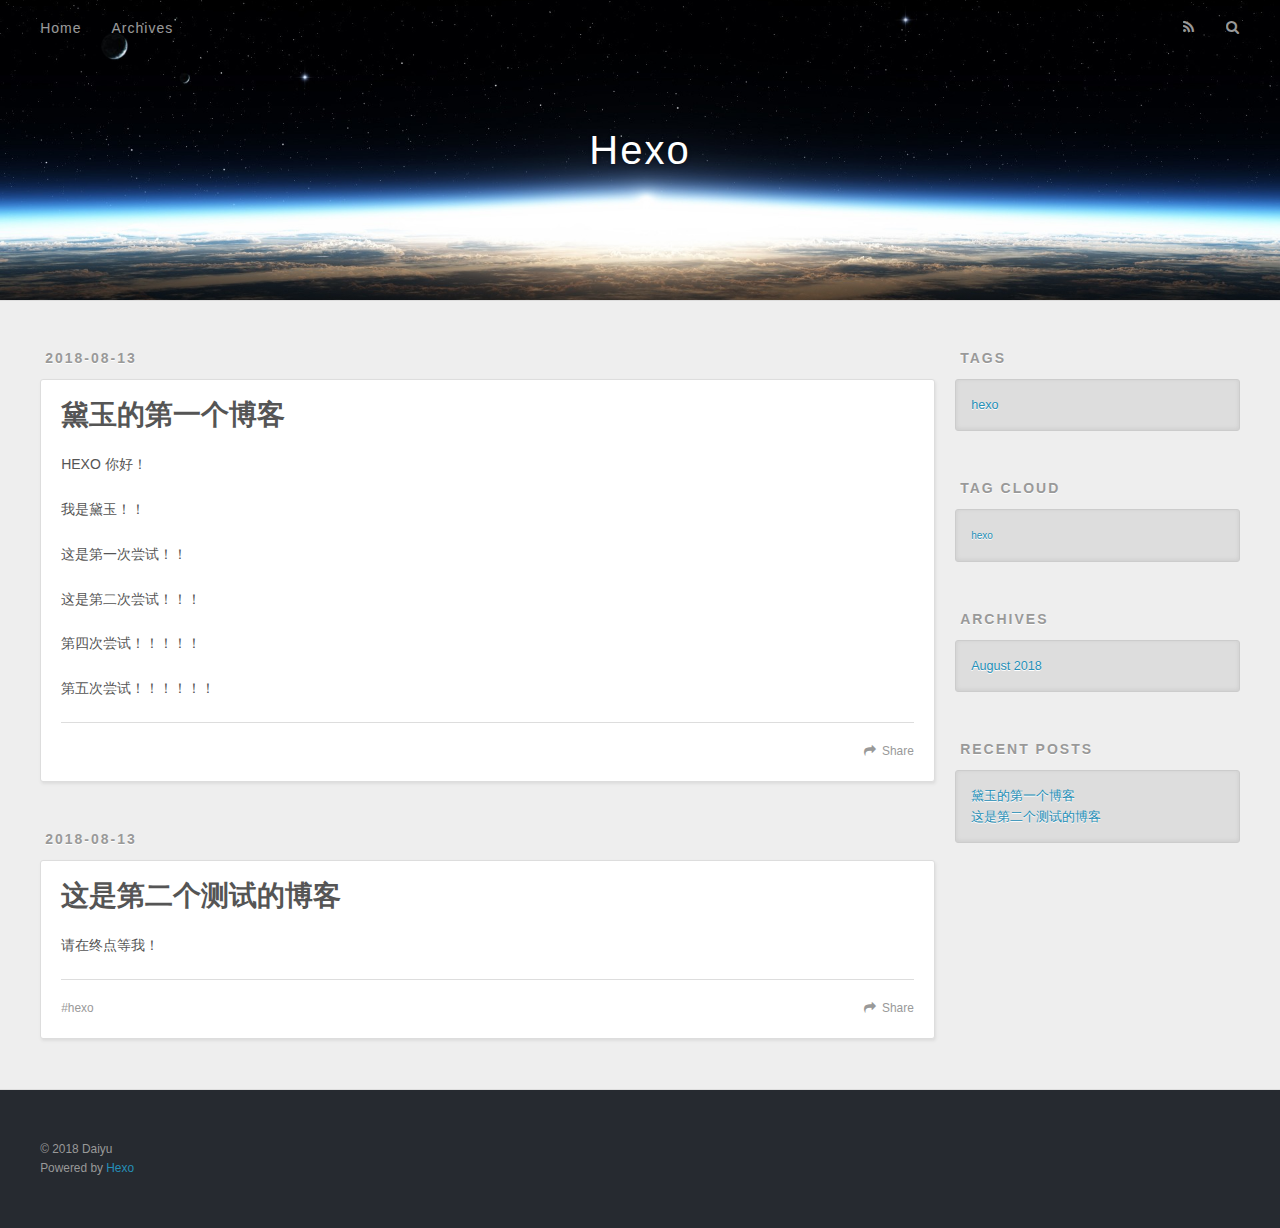
==== commit 7585a528: "Site updated: 2018-08-14 16:05:01" ====
--- a/index.html
+++ b/index.html
@@ -104,6 +104,45 @@
 
 
   
+    <article id="post-在终点等我" class="article article-type-post" itemscope itemprop="blogPost">
+  <div class="article-meta">
+    <a href="/2018/08/13/在终点等我/" class="article-date">
+  <time datetime="2018-08-13T08:39:53.000Z" itemprop="datePublished">2018-08-13</time>
+</a>
+    
+  </div>
+  <div class="article-inner">
+    
+    
+      <header class="article-header">
+        
+  
+    <h1 itemprop="name">
+      <a class="article-title" href="/2018/08/13/在终点等我/">这是第二个测试的博客</a>
+    </h1>
+  
+
+      </header>
+    
+    <div class="article-entry" itemprop="articleBody">
+      
+        <p>请在终点等我！</p>
+
+      
+    </div>
+    <footer class="article-footer">
+      <a data-url="http://yoursite.com/2018/08/13/在终点等我/" data-id="cjkteuvh00000isqboolcyvki" class="article-share-link">Share</a>
+      
+      
+  <ul class="article-tag-list"><li class="article-tag-list-item"><a class="article-tag-list-link" href="/tags/hexo/">hexo</a></li></ul>
+
+    </footer>
+  </div>
+  
+</article>
+
+
+  
 
 
 </section>
@@ -114,9 +153,23 @@
 
   
     
-
-  
-    
+  <div class="widget-wrap">
+    <h3 class="widget-title">Tags</h3>
+    <div class="widget">
+      <ul class="tag-list"><li class="tag-list-item"><a class="tag-list-link" href="/tags/hexo/">hexo</a></li></ul>
+    </div>
+  </div>
+
+
+  
+    
+  <div class="widget-wrap">
+    <h3 class="widget-title">Tag Cloud</h3>
+    <div class="widget tagcloud">
+      <a href="/tags/hexo/" style="font-size: 10px;">hexo</a>
+    </div>
+  </div>
+
   
     
   <div class="widget-wrap">
@@ -136,6 +189,10 @@
         
           <li>
             <a href="/2018/08/13/黛玉的第一个博客/">黛玉的第一个博客</a>
+          </li>
+        
+          <li>
+            <a href="/2018/08/13/在终点等我/">这是第二个测试的博客</a>
           </li>
         
       </ul>
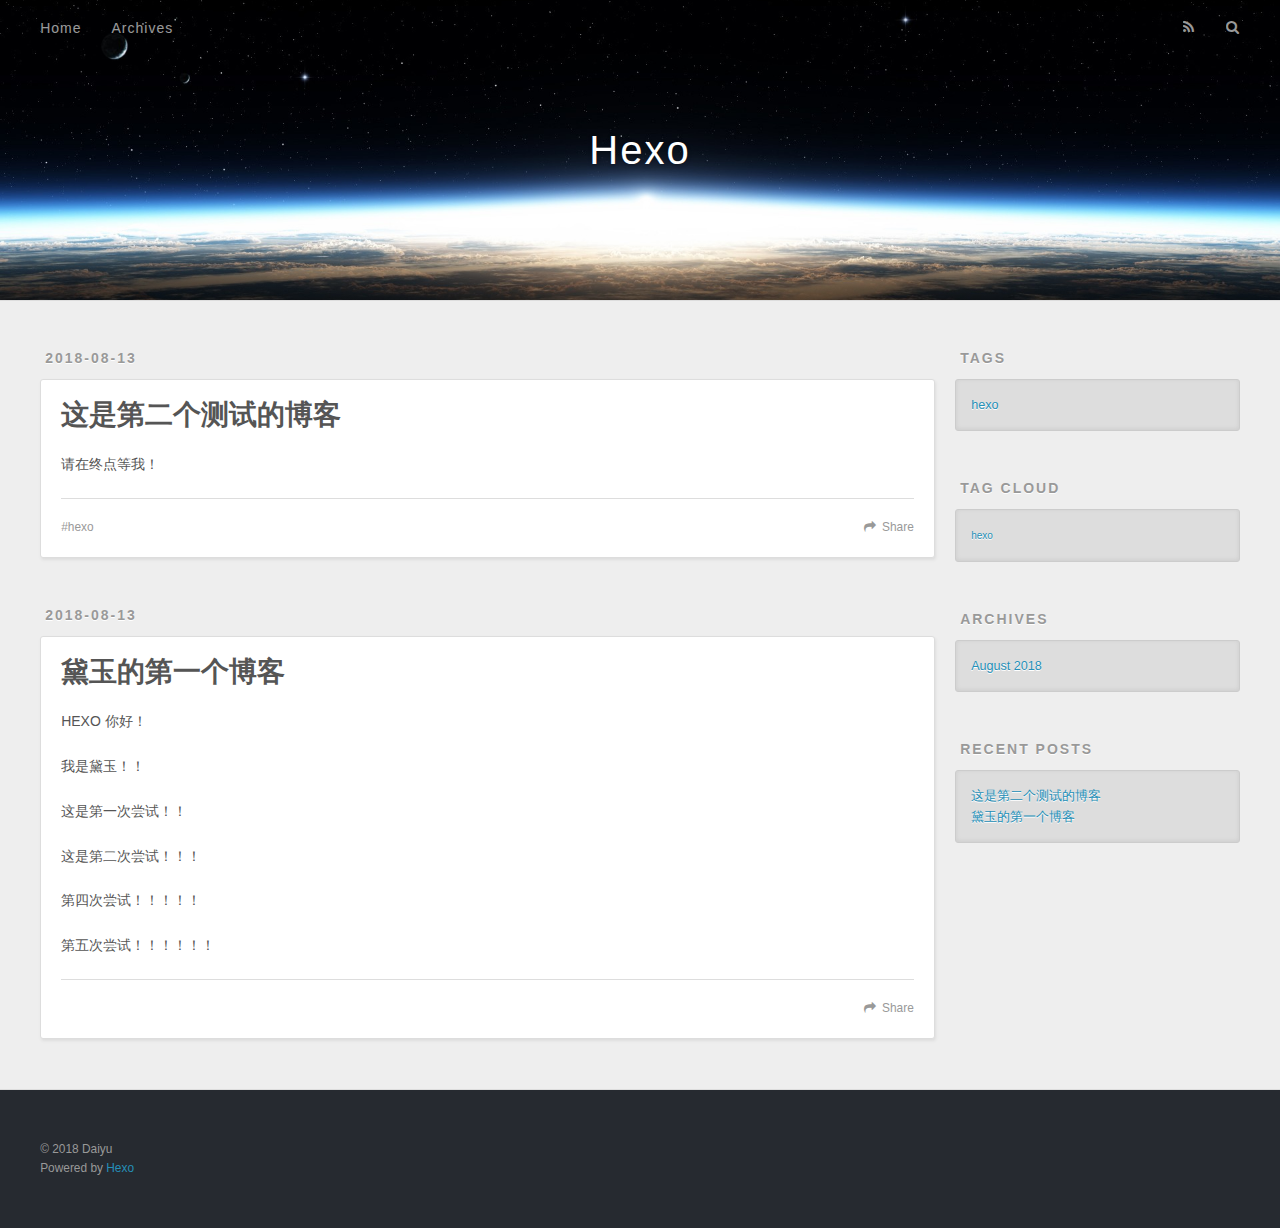
==== commit 6defde17: "Site updated: 2018-08-14 16:24:07" ====
--- a/index.html
+++ b/index.html
@@ -62,6 +62,45 @@
       <div class="outer">
         <section id="main">
   
+    <article id="post-在终点等我" class="article article-type-post" itemscope itemprop="blogPost">
+  <div class="article-meta">
+    <a href="/2018/08/13/在终点等我/" class="article-date">
+  <time datetime="2018-08-13T08:39:53.000Z" itemprop="datePublished">2018-08-13</time>
+</a>
+    
+  </div>
+  <div class="article-inner">
+    
+    
+      <header class="article-header">
+        
+  
+    <h1 itemprop="name">
+      <a class="article-title" href="/2018/08/13/在终点等我/">这是第二个测试的博客</a>
+    </h1>
+  
+
+      </header>
+    
+    <div class="article-entry" itemprop="articleBody">
+      
+        <p>请在终点等我！</p>
+
+      
+    </div>
+    <footer class="article-footer">
+      <a data-url="http://yoursite.com/2018/08/13/在终点等我/" data-id="cjktfxmg10000gsqbbbseq60b" class="article-share-link">Share</a>
+      
+      
+  <ul class="article-tag-list"><li class="article-tag-list-item"><a class="article-tag-list-link" href="/tags/hexo/">hexo</a></li></ul>
+
+    </footer>
+  </div>
+  
+</article>
+
+
+  
     <article id="post-黛玉的第一个博客" class="article article-type-post" itemscope itemprop="blogPost">
   <div class="article-meta">
     <a href="/2018/08/13/黛玉的第一个博客/" class="article-date">
@@ -94,48 +133,9 @@
       
     </div>
     <footer class="article-footer">
-      <a data-url="http://yoursite.com/2018/08/13/黛玉的第一个博客/" data-id="cjks99u9f00017oqb7miccnwg" class="article-share-link">Share</a>
-      
-      
-    </footer>
-  </div>
-  
-</article>
-
-
-  
-    <article id="post-在终点等我" class="article article-type-post" itemscope itemprop="blogPost">
-  <div class="article-meta">
-    <a href="/2018/08/13/在终点等我/" class="article-date">
-  <time datetime="2018-08-13T08:39:53.000Z" itemprop="datePublished">2018-08-13</time>
-</a>
-    
-  </div>
-  <div class="article-inner">
-    
-    
-      <header class="article-header">
-        
-  
-    <h1 itemprop="name">
-      <a class="article-title" href="/2018/08/13/在终点等我/">这是第二个测试的博客</a>
-    </h1>
-  
-
-      </header>
-    
-    <div class="article-entry" itemprop="articleBody">
-      
-        <p>请在终点等我！</p>
-
-      
-    </div>
-    <footer class="article-footer">
-      <a data-url="http://yoursite.com/2018/08/13/在终点等我/" data-id="cjkteuvh00000isqboolcyvki" class="article-share-link">Share</a>
-      
-      
-  <ul class="article-tag-list"><li class="article-tag-list-item"><a class="article-tag-list-link" href="/tags/hexo/">hexo</a></li></ul>
-
+      <a data-url="http://yoursite.com/2018/08/13/黛玉的第一个博客/" data-id="cjktfxmg60002gsqb93g5ydqv" class="article-share-link">Share</a>
+      
+      
     </footer>
   </div>
   
@@ -188,11 +188,11 @@
       <ul>
         
           <li>
+            <a href="/2018/08/13/在终点等我/">这是第二个测试的博客</a>
+          </li>
+        
+          <li>
             <a href="/2018/08/13/黛玉的第一个博客/">黛玉的第一个博客</a>
-          </li>
-        
-          <li>
-            <a href="/2018/08/13/在终点等我/">这是第二个测试的博客</a>
           </li>
         
       </ul>
